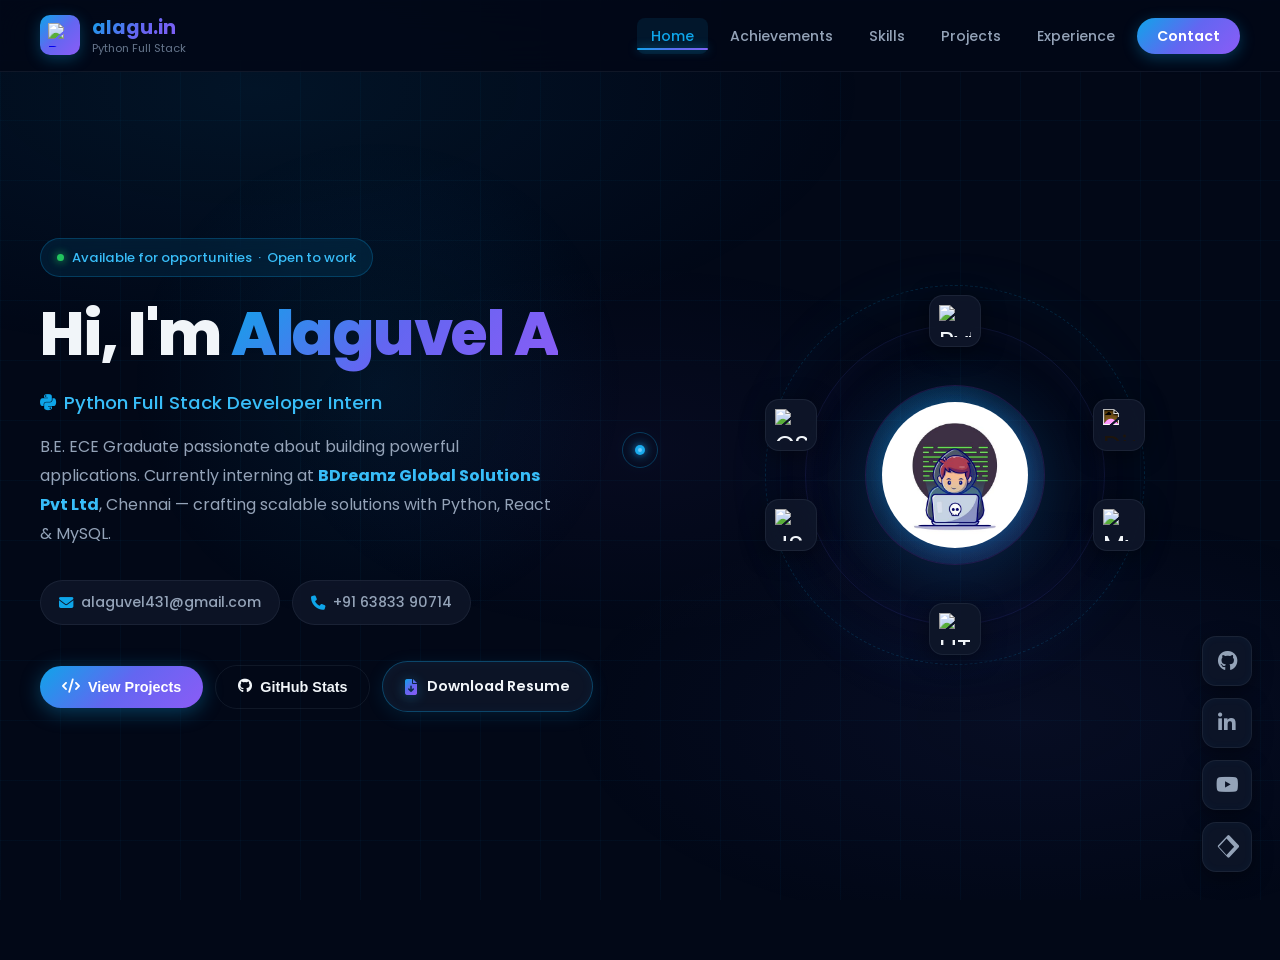
==== index.html @ 300dca54 "Update index.html" ====
<!DOCTYPE html>
<html lang="en">
<!-- new code -->

<head>
    <!-- <script async src="https://www.googletagmanager.com/gtag/js?id=G-9976V7XWW5"></script> -->
    <!-- <script>function gtag() { dataLayer.push(arguments) } window.dataLayer = window.dataLayer || [], gtag("js", new Date), gtag("config", "G-9976V7XWW5")</script> -->
    <meta charset="UTF-8">
    <meta name="viewport" content="width=device-width,initial-scale=1">
    <meta name="description"
        content="Alaguvel A. — Python Full Stack Developer Portfolio. B.E. ECE Graduate & Intern at BDreamz Global Solutions Pvt Ltd. Skilled in Python, React, MySQL, HTML, CSS & JavaScript. Search: Alaguvel Portfolio, Alaguvel Python Developer, Alaguvel BDreamz, Alaguvel Full Stack Developer.">
    <meta name="keywords"
        content="Alaguvel, Alaguvel A, Alaguvel Portfolio, alaguvel, Alaguvel Python Developer,Python Developer portfolio, Alaguvel Udangudi, Alaguvel GitHub, alaguvel2410, alaguveldaa, alagudaa, Alaguvel PSN College, Alaguvel B.E ECE Graduate,Alaguvel LinkedIn, Alaguvel YouTube, Python Developer Portfolio 2026, GitHub Pages Portfolio India, Mental Health Management System using Python, Addiction Recovery Database using MySQL">
    <meta name="author" content="Alaguvel A.">
    <meta name="robots" content="index, follow">
    <meta name="theme-color" content="#667eea">
    <link rel="canonical" href="https://alaguvel2410.github.io/">
    <link rel="sitemap" type="application/xml" title="Sitemap" href="https://alaguvel2410.github.io/sitemap.xml">
    <!-- ══ ADDITIONAL SEO / SEARCH OPTIMIZATION ══ -->
    <meta name="robots" content="index, follow, max-snippet:-1, max-image-preview:large">
    <meta name="revisit-after" content="7 days">
    <meta name="language" content="English">
    <meta name="distribution" content="global">
    <meta name="rating" content="general">
    <meta name="geo.region" content="IN-TN">
    <meta name="geo.placename" content="Udangudi, Tamil Nadu">
    <meta name="geo.position" content="8.5;78.0">

    <link rel="icon" type="image/png" href="/assets/images/favicon.png">
    <title>alagu...✌️</title>

    <!-- Open Graph / Social Meta -->
    <meta property="og:title" content="Alaguvel A. — Python Full Stack Developer Portfolio">
    <meta property="og:type" content="website">
    <meta property="og:url" content="https://alaguvel2410.github.io/">
    <meta property="og:image" content="https://alaguvel2410.github.io/assets/images/portfolio-preview-v2.png">
    <meta property="og:image:secure_url"
        content="https://alaguvel2410.github.io/assets/images/portfolio-preview-v2.png">
    <meta property="og:image:width" content="1200">
    <meta property="og:image:height" content="630">
    <meta property="og:description"
        content="Python Full Stack Developer Intern at BDreamz Global Solutions Pvt Ltd. B.E. ECE Graduate. Skilled in Python, React, MySQL, HTML, CSS & JavaScript.">
    <meta property="og:site_name" content="Alaguvel A. Portfolio">
    <meta property="og:locale" content="en_IN">

    <meta name="twitter:card" content="summary_large_image">
    <meta name="twitter:title" content="Alaguvel A. — Python Full Stack Developer Portfolio">
    <meta name="twitter:description"
        content="Python Full Stack Developer Intern at BDreamz Global Solutions Pvt Ltd. View projects, skills & experience.">
    <meta name="twitter:image" content="https://alaguvel2410.github.io/assets/images/portfolio-preview-v2.png">
    <meta name="twitter:url" content="https://alaguvel2410.github.io/">
    <meta name="twitter:image:alt" content="Alaguvel A. - Python Full Stack Developer Portfolio">

    <link href="https://cdnjs.cloudflare.com/ajax/libs/font-awesome/6.4.0/css/all.min.css" rel="stylesheet">
    <link href="https://fonts.googleapis.com/css2?family=Poppins:wght@300;400;500;600;700&display=swap"
        rel="stylesheet">

    <!-- External stylesheet -->
    <!-- <link rel="stylesheet" href="style.css/cap.css"> -->

    <!-- <script src="https://www.gstatic.com/firebasejs/10.12.0/firebase-app-compat.js"></script>
    <script src="https://www.gstatic.com/firebasejs/10.12.0/firebase-database-compat.js"></script> -->

    <!-- JSON-LD Organization Schema (better Google rich results) -->
    <script type="application/ld+json">
    {
        "@context": "https://schema.org",
        "@type": "Person",
        "name": "Alaguvel A.",
        "alternateName": [
            "Alaguvel",
            "alaguvel2410",
            "alagu2410",
            "Alaguvel Python Developer",
            "Alaguvel Developer",
            "Alaguvel Full Stack Developer",
            "Alaguvel BDreamz",
            "Alaguvel Udangudi"
        ],
        "url": "https://alaguvel2410.github.io/",
        "image": "https://alaguvel2410.github.io/assets/images/portfolio-preview-v2.png",
        "jobTitle": "Python Full Stack Developer Intern",
        "description": "B.E. ECE Graduate and Python Full Stack Developer Intern at BDreamz Global Solutions Pvt Ltd, Chennai. Skilled in Python, React, MySQL, HTML, CSS and JavaScript.",
        "worksFor": {
            "@type": "Organization",
            "name": "BDreamz Global Solutions Pvt Ltd",
            "address": {
                "@type": "PostalAddress",
                "addressLocality": "Velachery",
                "addressRegion": "Chennai",
                "addressCountry": "IN"
            }
        },
        "alumniOf": {
            "@type": "CollegeOrUniversity",
            "name": "PSN Institute of Technology and Science",
            "description": "Anna University affiliated college, Tirunelveli"
        },
        "sameAs": [
            "https://github.com/Alaguvel2410",
            "https://www.linkedin.com/in/alaguvel2410/",
            "https://www.youtube.com/@alaguvel2410",
            "https://leetcode.com/u/alaguvel2410/",
            "https://x.com/alaguvel2410"
        ],
        "knowsAbout": [
            "Python",
            "React",
            "MySQL",
            "HTML",
            "CSS",
            "JavaScript",
            "Full Stack Development"
        ],
        "address": {
            "@type": "PostalAddress",
            "addressLocality": "Udangudi",
            "addressRegion": "Tamil Nadu",
            "addressCountry": "IN"
        },
        "email": "alaguvel431@gmail.com",
        "telephone": "+916383390714"
    }
    </script>

    <!-- FAQ Schema — helps Google show expanded results -->
    <script type="application/ld+json">
    {
        "@context": "https://schema.org",
        "@type": "FAQPage",
        "mainEntity": [
             {
                "@type": "Question",
                "name": "Alaguvel?",
                "acceptedAnswer": {
                    "@type": "Answer",
                    "text": "Alaguvel A. is currently interning as a Python Full Stack Developer at BDreamz Global Solutions Pvt Ltd, Velachery ,Chennai. And his portfolio website is https://alaguvel2410.github.io/"
                }
            },
            {
                "@type": "Question",
                "name": "Who is Alaguvel?",
                "acceptedAnswer": {
                    "@type": "Answer",
                    "text": "Alaguvel.A is a B.E. ECE Graduate and Python Full Stack Developer Intern at BDreamz Global Solutions Pvt Ltd, Chennai. He is skilled in Python, React, MySQL, HTML, CSS and JavaScript. And his portfolio website is https://alaguvel2410.github.io/"
                }
            },
            {
                "@type": "Question",
                "name": "Alaguvel python developer?",
                "acceptedAnswer": {
                    "@type": "Answer",
                    "text": "Alaguvel's portfolio website is https://alaguvel2410.github.io/ — it showcases his projects, skills, experience and GitHub statistics."
                }
            },
            {
                "@type": "Question",
                "name": "What projects has Alaguvel built?",
                "acceptedAnswer": {
                    "@type": "Answer",
                    "text": "Alaguvel has built a Mental Health Recovery Management System using Python and MySQL, an Addiction Recovery Counselling Management System using pure MySQL, and an AI-Based Smart Irrigation System using ESP32 and IoT."
                }
            },
             {
                "@type": "Question",
                "name": "Alaguvel Youtube profile?",
                "acceptedAnswer": {
                    "@type": "Answer",
                    "text": "Alaguvel's Youtube username is Alaguvel2410. His Youtube profile is https://www.youtube.com/@alaguvel2410."
                }
            },
            {
                "@type": "Question",
                "name": "What is Alaguvel's GitHub profile?",
                "acceptedAnswer": {
                    "@type": "Answer",
                    "text": "Alaguvel's GitHub username is Alaguvel2410. His GitHub profile is https://github.com/Alaguvel2410"
                }
            },
            {
                "@type": "Question",
                "name": "Alaguvel leetcode profile?",
                "acceptedAnswer": {
                    "@type": "Answer",
                    "text": "Alaguvel's leetcode username is Alaguvel2410. His leetcode profile is https://leetcode.com/u/alaguvel2410/"
                }
            },
            {
                "@type": "Question",
                "name": "Alaguvel LinkedIn profile?",
                "acceptedAnswer": {
                    "@type": "Answer",
                    "text": "Alaguvel's LinkedIn profile is https://www.linkedin.com/in/alaguvel2410/"
                }
            }
        ]
    }
    </script>

    <!-- BreadcrumbList schema for better search breadcrumbs -->
    <script type="application/ld+json">
    {
        "@context": "https://schema.org",
        "@type": "BreadcrumbList",
        "itemListElement": [
            {"@type": "ListItem", "position": 1, "name": "Home", "item": "https://alaguvel2410.github.io/#home"},
            {"@type": "ListItem", "position": 2, "name": "Achievements", "item": "https://alaguvel2410.github.io/#achievements"},
            {"@type": "ListItem", "position": 3, "name": "Projects", "item": "https://alaguvel2410.github.io/#projects"},
            {"@type": "ListItem", "position": 4, "name": "Contact", "item": "https://alaguvel2410.github.io/#contact"}
        ]
    }
    </script>
    <style>
        :root {
            --primary: #0ea5e9;
            --primary-dark: #0284c7;
            --primary-light: #38bdf8;
            --secondary: #6366f1;
            --secondary-dark: #4f46e5;
            --accent: #8b5cf6;
            --accent2: #06b6d4;
            --bg-dark: #020817;
            --bg-card: #0f172a;
            --bg-card2: #1e293b;
            --bg-glass: rgba(15, 23, 42, 0.7);
            --bg-glass2: rgba(30, 41, 59, 0.6);
            --border-glass: rgba(148, 163, 184, 0.1);
            --border-glow: rgba(14, 165, 233, 0.3);
            --text-primary: #f1f5f9;
            --text-secondary: #94a3b8;
            --text-muted: #64748b;
            --gradient-main: linear-gradient(135deg, #0ea5e9 0%, #6366f1 50%, #8b5cf6 100%);
            --gradient-card: linear-gradient(135deg, rgba(14, 165, 233, 0.1) 0%, rgba(99, 102, 241, 0.1) 100%);
            --gradient-hero: linear-gradient(135deg, #020817 0%, #0c1929 50%, #0f172a 100%);
            --shadow-glow: 0 0 30px rgba(14, 165, 233, 0.15);
            --shadow-card: 0 4px 24px rgba(0, 0, 0, 0.4);
            --shadow-hover: 0 8px 40px rgba(14, 165, 233, 0.2);
            --radius-sm: 8px;
            --radius-md: 12px;
            --radius-lg: 16px;
            --radius-xl: 24px;
            --radius-2xl: 32px
        }

        :focus-visible {
            outline: 2px solid var(--primary-light);
            outline-offset: 4px;
            border-radius: 4px;
            transition: outline-offset 0.2s ease;
        }

        /* Ensure the hamburger outline looks good */
        .hamburger:focus-visible {
            outline-offset: 6px;
        }

        *,
        ::after,
        ::before {
            margin: 0;
            padding: 0;
            box-sizing: border-box
        }

        html {
            scroll-behavior: smooth;
            scroll-padding-top: 80px
        }

        body {
            font-family: Inter, Poppins, sans-serif;
            line-height: 1.6;
            color: var(--text-primary);
            background: var(--bg-dark);
            min-height: 100vh;
            overflow-x: hidden
        }

        body::before {
            content: '';
            position: fixed;
            inset: 0;
            background: radial-gradient(ellipse 80% 50% at 20% 10%, rgba(14, 165, 233, .08) 0, transparent 60%), radial-gradient(ellipse 60% 40% at 80% 80%, rgba(99, 102, 241, .06) 0, transparent 60%), radial-gradient(ellipse 40% 30% at 50% 50%, rgba(139, 92, 246, .04) 0, transparent 70%);
            pointer-events: none;
            z-index: 0
        }

        .scroll-progress {
            position: fixed;
            top: 0;
            left: 0;
            width: 0%;
            height: 3px;
            background: var(--gradient-main);
            z-index: 99999;
            transition: width .1s ease;
            box-shadow: 0 0 10px rgba(14, 165, 233, .6)
        }

        .preloader {
            position: fixed;
            inset: 0;
            background: #020817;
            display: flex;
            flex-direction: column;
            justify-content: center;
            align-items: center;
            z-index: 999999;
            overflow: hidden
        }

        .preloader.done {
            animation: preloaderOut 1s cubic-bezier(.77, 0, .175, 1) forwards
        }

        @keyframes preloaderOut {
            0% {
                clip-path: circle(100% at 50% 50%)
            }

            100% {
                clip-path: circle(0% at 50% 50%)
            }
        }

        .preloader-logo {
            width: 120px;
            height: 120px;
            position: relative;
            margin-bottom: 40px
        }

        .preloader-ring {
            position: absolute;
            inset: 0;
            border-radius: 50%;
            border: 3px solid transparent
        }

        .preloader-ring:first-child {
            border-top-color: #0ea5e9;
            animation: spin1 1.2s linear infinite
        }

        .preloader-ring:nth-child(2) {
            inset: 10px;
            border-right-color: #6366f1;
            animation: spin2 1.5s linear infinite reverse
        }

        .preloader-ring:nth-child(3) {
            inset: 20px;
            border-bottom-color: #8b5cf6;
            animation: spin3 2s linear infinite
        }

        @keyframes spin1 {
            from {
                transform: rotate(0)
            }

            to {
                transform: rotate(360deg)
            }
        }

        @keyframes spin2 {
            from {
                transform: rotate(0)
            }

            to {
                transform: rotate(360deg)
            }
        }

        @keyframes spin3 {
            from {
                transform: rotate(0)
            }

            to {
                transform: rotate(360deg)
            }
        }

        .preloader-text {
            font-family: Inter, sans-serif;
            font-size: .85rem;
            letter-spacing: 5px;
            text-transform: uppercase;
            color: var(--text-muted);
            position: relative;
            overflow: hidden;
            text-align: center;
            margin-top: 8px
        }

        .preloader-text::after {
            content: '';
            position: absolute;
            inset: 0;
            background: linear-gradient(90deg, transparent, rgba(14, 165, 233, .2), transparent);
            animation: shimmer 1.5s infinite
        }

        @keyframes shimmer {
            from {
                transform: translateX(-100%)
            }

            to {
                transform: translateX(100%)
            }
        }

        .preloader-counter {
            font-family: Inter, sans-serif;
            font-size: 3rem;
            font-weight: 800;
            background: var(--gradient-main);
            background-clip: text;
            -webkit-background-clip: text;
            -webkit-text-fill-color: transparent;
            color: transparent;
            margin-top: 22px
        }

        .navbar {
            position: fixed;
            top: 0;
            left: 0;
            right: 0;
            z-index: 10000;
            padding: 0 24px;
            height: 72px;
            display: flex;
            align-items: center;
            background: rgba(2, 8, 23, .85);
            backdrop-filter: blur(20px);
            -webkit-backdrop-filter: blur(20px);
            border-bottom: 1px solid var(--border-glass);
            transition: all .3s ease
        }

        .navbar.scrolled {
            height: 64px;
            background: rgba(2, 8, 23, .95);
            box-shadow: 0 4px 30px rgba(0, 0, 0, .5)
        }

        .nav-container {
            max-width: 1200px;
            width: 100%;
            margin: 0 auto;
            display: flex;
            align-items: center;
            justify-content: space-between
        }

        .nav-logo {
            display: flex;
            align-items: center;
            gap: 12px;
            text-decoration: none
        }

        .nav-logo-icon {
            width: 40px;
            height: 40px;
            border-radius: 10px;
            background: var(--gradient-main);
            display: flex;
            align-items: center;
            justify-content: center;
            font-size: 1.2rem;
            box-shadow: 0 4px 15px rgba(14, 165, 233, .3)
        }

        .nav-logo-text {
            font-size: 1.2rem;
            font-weight: 700;
            background: var(--gradient-main);
            background-clip: text;
            -webkit-background-clip: text;
            -webkit-text-fill-color: transparent;
            color: transparent
        }

        .nav-logo-sub {
            font-size: .7rem;
            color: var(--text-muted);
            font-weight: 400;
            display: block;
            margin-top: -4px
        }

        .nav-links {
            display: flex;
            align-items: center;
            gap: 8px;
            list-style: none
        }

        .nav-links a {
            color: var(--text-secondary);
            text-decoration: none;
            font-size: .88rem;
            font-weight: 500;
            padding: 8px 14px;
            border-radius: var(--radius-sm);
            transition: all .2s ease;
            position: relative
        }

        .nav-links a:hover {
            color: var(--text-primary);
            background: rgba(14, 165, 233, .08)
        }

        .nav-links a.active {
            color: var(--primary)
        }

        .nav-cta {
            background: var(--gradient-main) !important;
            color: #fff !important;
            padding: 8px 20px !important;
            border-radius: 50px !important;
            font-weight: 600 !important;
            box-shadow: 0 4px 15px rgba(14, 165, 233, .3);
            transition: all .3s ease !important
        }

        .nav-cta:hover {
            transform: translateY(-2px) !important;
            box-shadow: 0 8px 25px rgba(14, 165, 233, .4) !important;
            background: rgba(0, 0, 0, 0) !important
        }

        .nav-links {
            position: relative
        }

        .nav-indicator {
            position: absolute;
            bottom: -4px;
            left: 0;
            height: 2px;
            background: var(--gradient-main);
            border-radius: 2px;
            transition: left .35s cubic-bezier(.4, 0, .2, 1), width .35s cubic-bezier(.4, 0, .2, 1), opacity .3s ease;
            opacity: 0;
            box-shadow: 0 0 8px rgba(14, 165, 233, .6);
            pointer-events: none
        }

        .nav-links a.nav-active {
            color: var(--primary) !important;
            background: rgba(14, 165, 233, .08)
        }

        .section-entering {
            animation: sectionHighlight .6s ease forwards
        }

        @keyframes sectionHighlight {
            0% {
                box-shadow: 0 0 0 0 rgba(14, 165, 233, 0)
            }

            40% {
                box-shadow: 0 0 0 3px rgba(14, 165, 233, .25)
            }

            100% {
                box-shadow: var(--shadow-card)
            }
        }

        @keyframes navClickPulse {
            0% {
                background: rgba(14, 165, 233, 0)
            }

            30% {
                background: rgba(14, 165, 233, .06)
            }

            100% {
                background: rgba(14, 165, 233, 0)
            }
        }

        .hamburger {
            display: none;
            flex-direction: column;
            gap: 5px;
            cursor: pointer;
            padding: 8px;
            border-radius: var(--radius-sm);
            transition: background .2s
        }

        .hamburger:hover {
            background: rgba(14, 165, 233, .1)
        }

        .hamburger span {
            display: block;
            width: 22px;
            height: 2px;
            background: var(--text-primary);
            border-radius: 2px;
            transition: all .3s ease
        }

        .hamburger.open span:first-child {
            transform: translateY(7px) rotate(45deg)
        }

        .hamburger.open span:nth-child(2) {
            opacity: 0
        }

        .hamburger.open span:nth-child(3) {
            transform: translateY(-7px) rotate(-45deg)
        }

        .mobile-menu {
            display: none;
            position: fixed;
            top: 72px;
            left: 0;
            right: 0;
            background: rgba(2, 8, 23, .98);
            backdrop-filter: blur(20px);
            border-bottom: 1px solid var(--border-glass);
            padding: 16px 24px 24px;
            z-index: 9999;
            flex-direction: column;
            gap: 4px
        }

        .mobile-menu.open {
            display: flex
        }

        .mobile-menu a {
            color: var(--text-secondary);
            text-decoration: none;
            font-size: .95rem;
            font-weight: 500;
            padding: 12px 16px;
            border-radius: var(--radius-md);
            transition: all .2s ease
        }

        .mobile-menu a:hover {
            color: var(--primary);
            background: rgba(14, 165, 233, .08)
        }

        /* ── Main graphic container — LARGER ── */
        .hero-graphic {
            width: 380px;
            max-width: 100%;
            height: auto;
            aspect-ratio: 1 / 1;
            position: relative;
            perspective: 1200px;
        }

        /* ── Outer orbit ring ── */
        .hero-circle-outer {
            position: absolute;
            inset: 0;
            border-radius: 50%;
            border: 1px dashed rgba(14, 165, 233, 0.18);
            animation: orbitRotateSlow 26s linear infinite;
            box-shadow:
                inset 0 0 40px rgba(14, 165, 233, 0.04),
                0 0 60px rgba(14, 165, 233, 0.03);
        }

        /* ── Inner orbit ring ── */
        .hero-circle-inner {
            position: absolute;
            inset: 50px;
            border-radius: 50%;
            border: 1px dashed rgba(99, 102, 241, 0.15);
            animation: orbitRotateSlow 18s linear infinite reverse;
            box-shadow: inset 0 0 30px rgba(99, 102, 241, 0.05);
        }

        /* ── Core sphere premium glow ── */
        .hero-circle-core {
            position: absolute;
            inset: 120px;
            border-radius: 50%;
            background:
                radial-gradient(circle at 30% 30%, rgba(14, 165, 233, 0.22) 0%, rgba(99, 102, 241, 0.12) 45%, transparent 75%),
                radial-gradient(circle at 70% 70%, rgba(139, 92, 246, 0.18) 0%, transparent 60%);
            border: 1px solid rgba(99, 102, 241, 0.25);
            display: flex;
            align-items: center;
            justify-content: center;
            overflow: hidden;
            box-shadow:
                inset 0 0 40px rgba(14, 165, 233, 0.18),
                inset 0 0 80px rgba(99, 102, 241, 0.08),
                0 10px 60px rgba(14, 165, 233, 0.15);
            animation: coreBreathe 5s ease-in-out infinite;
        }

        .hero-circle-core::before {
            content: '';
            position: absolute;
            inset: 0;
            border-radius: 50%;
            background: linear-gradient(135deg,
                    rgba(14, 165, 233, 0.12) 0%,
                    transparent 40%,
                    rgba(139, 92, 246, 0.1) 100%);
            animation: coreShimmer 8s linear infinite;
        }

        /* ── Core icon ── */
        .hero-core-icon {
            font-size: 4.2rem;
            filter: drop-shadow(0 0 25px rgba(14, 165, 233, 0.7));
            position: relative;
            z-index: 2;
            animation: coreIconFloat 4s ease-in-out infinite;
        }

        /* ── Floating tech logos ── */
        .floating-tech {
            position: absolute;
            width: 60px;
            height: 60px;
            border-radius: 16px;
            background: rgba(15, 23, 42, 0.85);
            border: 1px solid rgba(148, 163, 184, 0.15);
            display: flex;
            align-items: center;
            justify-content: center;
            backdrop-filter: blur(14px);
            -webkit-backdrop-filter: blur(14px);
            box-shadow:
                0 8px 24px rgba(0, 0, 0, 0.5),
                inset 0 0 12px rgba(14, 165, 233, 0.05),
                0 0 20px rgba(14, 165, 233, 0.08);
            transition: transform 0.4s cubic-bezier(0.4, 0, 0.2, 1),
                box-shadow 0.4s ease,
                border-color 0.4s ease;
            z-index: 3;
        }

        .floating-tech img {
            width: 32px;
            height: 32px;
            object-fit: contain;
            transition: transform 0.4s cubic-bezier(0.4, 0, 0.2, 1);
        }

        .floating-tech:hover {
            border-color: rgba(14, 165, 233, 0.5);
            box-shadow:
                0 12px 30px rgba(14, 165, 233, 0.3),
                inset 0 0 16px rgba(14, 165, 233, 0.12);
            z-index: 10;
        }

        .floating-tech:hover img {
            transform: scale(1.15);
        }

        /* ── Position floating tech logo*/
        .ft-1 {
            top: -20px;
            left: 50%;
            transform: translateX(-50%);
            animation: floatUpDown 4s ease-in-out infinite;
        }

        .ft-2 {
            top: 22%;
            right: -25px;
            animation: floatUpDown 4.5s ease-in-out infinite 0.4s;
        }

        .ft-3 {
            bottom: 22%;
            right: -25px;
            animation: floatUpDown 5s ease-in-out infinite 0.9s;
        }

        .ft-4 {
            bottom: -20px;
            left: 50%;
            transform: translateX(-50%);
            animation: floatUpDown 4.2s ease-in-out infinite 1.3s;
        }

        .ft-5 {
            bottom: 22%;
            left: -25px;
            animation: floatUpDown 4.8s ease-in-out infinite 0.7s;
        }

        .ft-6 {
            top: 22%;
            left: -25px;
            animation: floatUpDown 5.2s ease-in-out infinite 0.2s;
        }

        /* ══ ANIMATIONS ══ */
        @keyframes orbitRotateSlow {
            from {
                transform: rotate(0deg);
            }

            to {
                transform: rotate(360deg);
            }
        }

        @keyframes coreBreathe {

            0%,
            100% {
                transform: scale(1);
                box-shadow:
                    inset 0 0 40px rgba(14, 165, 233, 0.18),
                    inset 0 0 80px rgba(99, 102, 241, 0.08),
                    0 10px 60px rgba(14, 165, 233, 0.15);
            }

            50% {
                transform: scale(1.04);
                box-shadow:
                    inset 0 0 60px rgba(14, 165, 233, 0.28),
                    inset 0 0 100px rgba(99, 102, 241, 0.15),
                    0 14px 80px rgba(14, 165, 233, 0.28);
            }
        }

        @keyframes coreShimmer {
            0% {
                transform: rotate(0deg);
            }

            100% {
                transform: rotate(360deg);
            }
        }

        @keyframes coreIconFloat {

            0%,
            100% {
                transform: translateY(0) scale(1);
                filter: drop-shadow(0 0 25px rgba(14, 165, 233, 0.7));
            }

            50% {
                transform: translateY(-6px) scale(1.04);
                filter: drop-shadow(0 0 35px rgba(99, 102, 241, 0.9));
            }
        }

        @keyframes floatUpDown {

            0%,
            100% {
                transform: translateY(0);
            }

            50% {
                transform: translateY(-12px);
            }
        }

        @keyframes floatUpDownCenter {

            0%,
            100% {
                transform: translateX(-50%) translateY(0);
            }

            50% {
                transform: translateX(-50%) translateY(-12px);
            }
        }

        .ft-1 {
            animation: floatUpDownCenter 4s ease-in-out infinite;
        }

        .ft-4 {
            animation: floatUpDownCenter 4.2s ease-in-out infinite 1.3s;
        }

        /* ══ RESPONSIVE ══ */
        @media (max-width: 1180px) {
            .hero-graphic {
                width: 420px;
                height: 420px;
            }

            .hero-circle-core {
                inset: 110px;
            }

            .hero-core-icon {
                font-size: 3.8rem;
            }

            .floating-tech {
                width: 56px;
                height: 56px;
            }

            .floating-tech img {
                width: 30px;
                height: 30px;
            }
        }

        @media (max-width: 1024px) {
            .hero-graphic {
                width: 380px;
                height: 380px;
            }

            .hero-circle-core {
                inset: 100px;
            }

            .hero-core-icon {
                font-size: 3.4rem;
            }

            .floating-tech {
                width: 52px;
                height: 52px;
            }

            .floating-tech img {
                width: 28px;
                height: 28px;
            }
        }

        /* hero visuals's */
        .hero {
            min-height: 100vh;
            display: flex;
            align-items: center;
            padding: 100px 24px 60px;
            position: relative;
            overflow: hidden
        }

        .hero-bg-grid {
            position: absolute;
            inset: 0;
            background-image: linear-gradient(rgba(14, 165, 233, .04) 1px, transparent 1px), linear-gradient(90deg, rgba(14, 165, 233, .04) 1px, transparent 1px);
            background-size: 60px 60px;
            z-index: 0
        }

        .hero-glow-1 {
            position: absolute;
            top: 15%;
            left: 10%;
            width: 500px;
            height: 500px;
            border-radius: 50%;
            background: radial-gradient(circle, rgba(14, 165, 233, .08) 0, transparent 70%);
            z-index: 0;
            animation: heroGlow 6s ease-in-out infinite
        }

        .hero-glow-2 {
            position: absolute;
            bottom: 20%;
            right: 10%;
            width: 400px;
            height: 400px;
            border-radius: 50%;
            background: radial-gradient(circle, rgba(99, 102, 241, .07) 0, transparent 70%);
            z-index: 0;
            animation: heroGlow 8s ease-in-out infinite reverse
        }

        @keyframes heroGlow {

            0%,
            100% {
                transform: scale(1) translate(0, 0);
                opacity: 0.9;
            }

            33% {
                transform: scale(1.08) translate(15px, -25px);
                opacity: 0.75;
            }

            66% {
                transform: scale(1.05) translate(-10px, 15px);
                opacity: 0.85;
            }
        }

        /* ── Make the entire graphic float ── */
        .hero-graphic {
            animation: graphicFloat 7s ease-in-out infinite;
        }

        @keyframes graphicFloat {

            0%,
            100% {
                transform: translateY(0) rotate(0deg);
            }

            25% {
                transform: translateY(-8px) rotate(0.5deg);
            }

            50% {
                transform: translateY(-15px) rotate(0deg);
            }

            75% {
                transform: translateY(-8px) rotate(-0.5deg);
            }
        }

        /* spins */
        .hero-circle-outer {
            animation:
                orbitRotateSlow 26s linear infinite,
                ringWobble 6s ease-in-out infinite !important;
        }

        @keyframes ringWobble {

            0%,
            100% {
                transform: scale(1);
                border-color: rgba(14, 165, 233, 0.18);
            }

            50% {
                transform: scale(1.04);
                border-color: rgba(14, 165, 233, 0.35);
            }
        }

        /* ── Inner ring wobbles ── */
        .hero-circle-inner {
            animation:
                orbitRotateSlow 18s linear infinite reverse,
                ringWobbleReverse 5s ease-in-out infinite !important;
        }

        @keyframes ringWobbleReverse {

            0%,
            100% {
                transform: scale(1);
                border-color: rgba(99, 102, 241, 0.15);
            }

            50% {
                transform: scale(0.96);
                border-color: rgba(99, 102, 241, 0.32);
            }
        }

        /* ── Core sphere bounces ── */
        .hero-circle-core {
            animation:
                coreBreathe 5s ease-in-out infinite,
                coreSway 8s ease-in-out infinite !important;
        }

        @keyframes coreSway {

            0%,
            100% {
                margin-left: 0;
                margin-top: 0;
            }

            25% {
                margin-left: 6px;
                margin-top: -4px;
            }

            50% {
                margin-left: 0;
                margin-top: -8px;
            }

            75% {
                margin-left: -6px;
                margin-top: -4px;
            }
        }

        /* ── Core icon swings + rotates ── */
        .hero-core-icon {
            animation: coreIconDance 4s ease-in-out infinite !important;
            display: inline-block;
        }

        @keyframes coreIconDance {

            0%,
            100% {
                transform: translateY(0) scale(1) rotate(0deg);
                filter: drop-shadow(0 0 25px rgba(14, 165, 233, 0.7));
            }

            20% {
                transform: translateY(-8px) scale(1.06) rotate(-5deg);
                filter: drop-shadow(0 6px 30px rgba(99, 102, 241, 0.85));
            }

            40% {
                transform: translateY(-10px) scale(1.08) rotate(3deg);
                filter: drop-shadow(0 8px 40px rgba(139, 92, 246, 1));
            }

            60% {
                transform: translateY(-6px) scale(1.05) rotate(-3deg);
                filter: drop-shadow(0 5px 28px rgba(14, 165, 233, 0.85));
            }

            80% {
                transform: translateY(-12px) scale(1.1) rotate(5deg);
                filter: drop-shadow(0 10px 45px rgba(99, 102, 241, 1));
            }
        }

        /* ── Top logo ── */
        .ft-1 {
            animation: floatComplex1 5s ease-in-out infinite !important;
        }

        @keyframes floatComplex1 {

            0%,
            100% {
                transform: translateX(-50%) translateY(0) rotate(0deg) scale(1);
            }

            25% {
                transform: translateX(-45%) translateY(-15px) rotate(-8deg) scale(1.05);
            }

            50% {
                transform: translateX(-50%) translateY(-22px) rotate(0deg) scale(1.08);
            }

            75% {
                transform: translateX(-55%) translateY(-15px) rotate(8deg) scale(1.05);
            }
        }

        /* ── Top-right logo ── */
        .ft-2 {
            animation: floatComplex2 5.5s ease-in-out infinite !important;
        }

        @keyframes floatComplex2 {

            0%,
            100% {
                transform: translate(0, 0) rotate(0deg) scale(1);
            }

            33% {
                transform: translate(8px, -12px) rotate(10deg) scale(1.06);
            }

            66% {
                transform: translate(-5px, -18px) rotate(-7deg) scale(1.04);
            }
        }

        /* ── Bottom-right logo ── */
        .ft-3 {
            animation: floatComplex3 6s ease-in-out infinite !important;
        }

        @keyframes floatComplex3 {

            0%,
            100% {
                transform: translate(0, 0) rotate(0deg) scale(1);
            }

            25% {
                transform: translate(10px, 10px) rotate(-12deg) scale(1.05);
            }

            50% {
                transform: translate(5px, 15px) rotate(5deg) scale(1.08);
            }

            75% {
                transform: translate(-8px, 8px) rotate(12deg) scale(1.04);
            }
        }

        /* ── Bottom logo ── */
        .ft-4 {
            animation: floatComplex4 5.3s ease-in-out infinite !important;
        }

        @keyframes floatComplex4 {

            0%,
            100% {
                transform: translateX(-50%) translateY(0) rotate(0deg) scale(1);
            }

            30% {
                transform: translateX(-55%) translateY(12px) rotate(7deg) scale(1.05);
            }

            60% {
                transform: translateX(-50%) translateY(18px) rotate(-5deg) scale(1.07);
            }

            80% {
                transform: translateX(-45%) translateY(10px) rotate(8deg) scale(1.04);
            }
        }

        /* ── Bottom-left logo ── */
        .ft-5 {
            animation: floatComplex5 5.8s ease-in-out infinite !important;
        }

        @keyframes floatComplex5 {

            0%,
            100% {
                transform: translate(0, 0) rotate(0deg) scale(1);
            }

            33% {
                transform: translate(-10px, 12px) rotate(8deg) scale(1.06);
            }

            66% {
                transform: translate(-5px, 18px) rotate(-9deg) scale(1.04);
            }
        }

        /* ── Top-left logo ── */
        .ft-6 {
            animation: floatComplex6 5.6s ease-in-out infinite !important;
        }

        @keyframes floatComplex6 {

            0%,
            100% {
                transform: translate(0, 0) rotate(0deg) scale(1);
            }

            25% {
                transform: translate(-12px, -10px) rotate(10deg) scale(1.05);
            }

            50% {
                transform: translate(-8px, -15px) rotate(-6deg) scale(1.08);
            }

            75% {
                transform: translate(-5px, -8px) rotate(7deg) scale(1.03);
            }
        }

        .hero-graphic::before,
        .hero-graphic::after {
            content: '';
            position: absolute;
            width: 8px;
            height: 8px;
            border-radius: 50%;
            background: var(--gradient-main);
            box-shadow: 0 0 12px rgba(14, 165, 233, 0.8);
            top: 50%;
            left: 50%;
            z-index: 1;
        }

        .hero-graphic::before {
            animation: orbitParticle1 12s linear infinite;
        }

        .hero-graphic::after {
            animation: orbitParticle2 16s linear infinite reverse;
            background: linear-gradient(135deg, #8b5cf6, #6366f1);
            box-shadow: 0 0 12px rgba(139, 92, 246, 0.8);
        }

        @keyframes orbitParticle1 {
            0% {
                transform: translate(-50%, -50%) rotate(0deg) translateX(195px) rotate(0deg);
            }

            100% {
                transform: translate(-50%, -50%) rotate(360deg) translateX(195px) rotate(-360deg);
            }
        }

        @keyframes orbitParticle2 {
            0% {
                transform: translate(-50%, -50%) rotate(0deg) translateX(165px) rotate(0deg);
            }

            100% {
                transform: translate(-50%, -50%) rotate(360deg) translateX(165px) rotate(-360deg);
            }
        }

        .hero-glow-1 {
            animation: glowDance1 9s ease-in-out infinite !important;
        }

        .hero-glow-2 {
            animation: glowDance2 11s ease-in-out infinite !important;
        }

        @keyframes glowDance1 {

            0%,
            100% {
                transform: scale(1) translate(0, 0);
                opacity: 0.85;
            }

            25% {
                transform: scale(1.12) translate(40px, -30px);
                opacity: 0.7;
            }

            50% {
                transform: scale(0.9) translate(-30px, 40px);
                opacity: 0.95;
            }

            75% {
                transform: scale(1.08) translate(20px, 25px);
                opacity: 0.75;
            }
        }

        @keyframes glowDance2 {

            0%,
            100% {
                transform: scale(1) translate(0, 0);
                opacity: 0.8;
            }

            33% {
                transform: scale(1.15) translate(-40px, 30px);
                opacity: 0.6;
            }

            66% {
                transform: scale(0.92) translate(30px, -35px);
                opacity: 0.9;
            }
        }

        /* GRID BACKGROUND*/
        .hero-bg-grid {
            animation: gridDrift 30s linear infinite;
        }

        @keyframes gridDrift {
            0% {
                background-position: 0 0;
            }

            100% {
                background-position: 60px 60px;
            }
        }

        .hero-graphic:hover .floating-tech {
            animation-play-state: paused;
        }

        .hero-graphic:hover .floating-tech:hover {
            transform: scale(1.2) rotate(0deg) !important;
            z-index: 20;
            box-shadow:
                0 16px 40px rgba(14, 165, 233, 0.45),
                inset 0 0 20px rgba(14, 165, 233, 0.18);
            border-color: rgba(14, 165, 233, 0.7);
        }

        /* ACCESSIBILITY — Respect reduced motion */
        @media (prefers-reduced-motion: reduce) {

            .hero-graphic,
            .hero-circle-outer,
            .hero-circle-inner,
            .hero-circle-core,
            .hero-core-icon,
            .floating-tech,
            .hero-glow-1,
            .hero-glow-2,
            .hero-bg-grid {
                animation: none !important;
            }

            .hero-graphic::before,
            .hero-graphic::after {
                display: none;
            }
        }

        /* RESPONSIVE — Reduce orbit radius on tablets */
        @media (max-width: 1180px) {
            @keyframes orbitParticle1 {
                0% {
                    transform: translate(-50%, -50%) rotate(0deg) translateX(175px) rotate(0deg);
                }

                100% {
                    transform: translate(-50%, -50%) rotate(360deg) translateX(175px) rotate(-360deg);
                }
            }

            @keyframes orbitParticle2 {
                0% {
                    transform: translate(-50%, -50%) rotate(0deg) translateX(150px) rotate(0deg);
                }

                100% {
                    transform: translate(-50%, -50%) rotate(360deg) translateX(150px) rotate(-360deg);
                }
            }
        }

        @media (max-width: 1024px) {
            @keyframes orbitParticle1 {
                0% {
                    transform: translate(-50%, -50%) rotate(0deg) translateX(155px) rotate(0deg);
                }

                100% {
                    transform: translate(-50%, -50%) rotate(360deg) translateX(155px) rotate(-360deg);
                }
            }

            @keyframes orbitParticle2 {
                0% {
                    transform: translate(-50%, -50%) rotate(0deg) translateX(130px) rotate(0deg);
                }

                100% {
                    transform: translate(-50%, -50%) rotate(360deg) translateX(130px) rotate(-360deg);
                }
            }
        }

        .hero-container {
            max-width: 1200px;
            width: 100%;
            margin: 0 auto;
            display: grid;
            grid-template-columns: 1fr 1fr;
            gap: 60px;
            align-items: center;
            position: relative;
            z-index: 1
        }

        .hero-badge {
            display: inline-flex;
            align-items: center;
            gap: 8px;
            background: rgba(14, 165, 233, .1);
            border: 1px solid rgba(14, 165, 233, .25);
            color: var(--primary-light);
            padding: 8px 16px;
            border-radius: 50px;
            font-size: .82rem;
            font-weight: 500;
            margin-bottom: 24px;
            backdrop-filter: blur(10px)
        }

        .hero-badge-dot {
            width: 7px;
            height: 7px;
            border-radius: 50%;
            background: #22c55e;
            box-shadow: 0 0 8px #22c55e;
            animation: badgePulse 2s infinite
        }

        @keyframes badgePulse {

            0%,
            100% {
                opacity: 1;
                transform: scale(1)
            }

            50% {
                opacity: .6;
                transform: scale(.85)
            }
        }

        .hero-title {
            font-size: 3.8rem;
            font-weight: 800;
            line-height: 1.1;
            margin-bottom: 20px;
            letter-spacing: -1.5px
        }

        .hero-title .gradient-text {
            background: var(--gradient-main);
            background-clip: text;
            -webkit-background-clip: text;
            -webkit-text-fill-color: transparent;
            color: transparent;
            animation: nameGlow 4s ease-in-out infinite
        }

        @keyframes nameGlow {

            0%,
            100% {
                filter: drop-shadow(0 0 8px rgba(14, 165, 233, .3))
            }

            50% {
                filter: drop-shadow(0 0 20px rgba(99, 102, 241, .5))
            }
        }

        .hero-subtitle {
            font-size: 1.15rem;
            color: var(--primary-light);
            font-weight: 500;
            margin-bottom: 16px;
            display: flex;
            align-items: center;
            gap: 8px
        }

        .hero-desc {
            font-size: 1rem;
            color: var(--text-secondary);
            line-height: 1.8;
            margin-bottom: 32px;
            max-width: 520px
        }

        .hero-contacts {
            display: flex;
            flex-wrap: wrap;
            gap: 12px;
            margin-bottom: 36px
        }

        .hero-contact-item {
            display: inline-flex;
            align-items: center;
            gap: 8px;
            color: var(--text-secondary);
            text-decoration: none;
            padding: 10px 18px;
            background: rgba(15, 23, 42, .8);
            border: 1px solid var(--border-glass);
            border-radius: 50px;
            font-size: .88rem;
            font-weight: 500;
            transition: all .3s ease;
            backdrop-filter: blur(10px)
        }

        .hero-contact-item:hover {
            border-color: var(--primary);
            color: var(--primary);
            background: rgba(14, 165, 233, .08);
            transform: translateY(-2px);
            box-shadow: 0 4px 20px rgba(14, 165, 233, .15)
        }

        .hero-contact-item i {
            color: var(--primary);
            font-size: .9rem
        }

        .hero-buttons {
            display: flex;
            gap: 14px;
            flex-wrap: wrap
        }

        .btn-primary {
            display: inline-flex;
            align-items: center;
            gap: 8px;
            background: var(--gradient-main);
            color: #fff;
            padding: 14px 28px;
            border-radius: 50px;
            font-size: .95rem;
            font-weight: 600;
            border: none;
            cursor: pointer;
            text-decoration: none;
            transition: all .3s ease;
            box-shadow: 0 4px 20px rgba(14, 165, 233, .35)
        }

        .btn-primary:hover {
            transform: translateY(-3px);
            box-shadow: 0 8px 30px rgba(14, 165, 233, .45)
        }

        .btn-secondary {
            display: inline-flex;
            align-items: center;
            gap: 8px;
            background: 0 0;
            color: var(--text-primary);
            padding: 14px 28px;
            border-radius: 50px;
            font-size: .95rem;
            font-weight: 600;
            border: 1px solid var(--border-glass);
            cursor: pointer;
            text-decoration: none;
            transition: all .3s ease
        }

        .btn-secondary:hover {
            border-color: var(--primary);
            color: var(--primary);
            background: rgba(14, 165, 233, .06);
            transform: translateY(-3px)
        }

        .hero-visual {
            display: flex;
            align-items: center;
            justify-content: center;
            position: relative
        }

        .hero-graphic {
            position: relative;
            width: 380px;
            height: 380px
        }

        .hero-circle-inner {
            position: absolute;
            inset: 40px;
            border-radius: 50%;
            border: 1px solid rgba(99, 102, 241, .12);
            animation: rotateSlow 15s linear infinite reverse
        }

        .hero-circle-core {
            position: absolute;
            inset: 100px;
            border-radius: 50%;
            background: radial-gradient(circle, rgba(14, 165, 233, .15) 0, rgba(99, 102, 241, .1) 50%, transparent 70%);
            border: 1px solid rgba(139, 92, 246, .2);
            display: flex;
            align-items: center;
            justify-content: center
        }

        .hero-core-icon {
            font-size: 3.5rem;
            filter: drop-shadow(0 0 15px rgba(14, 165, 233, .5))
        }

        @keyframes rotateSlow {
            from {
                transform: rotate(0)
            }

            to {
                transform: rotate(360deg)
            }
        }

        .floating-tech {
            position: absolute;
            width: 52px;
            height: 52px;
            border-radius: 14px;
            background: rgba(15, 23, 42, .9);
            border: 1px solid var(--border-glass);
            display: flex;
            align-items: center;
            justify-content: center;
            font-size: 1.6rem;
            box-shadow: var(--shadow-card);
            backdrop-filter: blur(10px)
        }

        .ft-1 {
            top: 10px;
            left: 50%;
            transform: translateX(-50%);
            animation: floatTech 3s ease-in-out infinite
        }

        .ft-2 {
            top: 30%;
            right: 0;
            animation: floatTech 3.5s ease-in-out infinite .5s
        }

        .ft-3 {
            bottom: 30%;
            right: 0;
            animation: floatTech 4s ease-in-out infinite 1s
        }

        .ft-4 {
            bottom: 10px;
            left: 50%;
            transform: translateX(-50%);
            animation: floatTech 3.2s ease-in-out infinite 1.5s
        }

        .ft-5 {
            bottom: 30%;
            left: 0;
            animation: floatTech 3.8s ease-in-out infinite .8s
        }

        .ft-6 {
            top: 30%;
            left: 0;
            animation: floatTech 4.2s ease-in-out infinite .3s
        }

        @keyframes floatTech {

            0%,
            100% {
                transform: translateY(0) translateX(-50%);
                box-shadow: 0 4px 20px rgba(14, 165, 233, .1)
            }

            50% {
                transform: translateY(-10px) translateX(-50%);
                box-shadow: 0 10px 30px rgba(14, 165, 233, .2)
            }
        }

        .ft-2,
        .ft-3,
        .ft-5,
        .ft-6 {
            animation-name: floatTechNoX
        }

        .main-container {
            max-width: 1200px;
            margin: 0 auto;
            padding: 0 24px 60px;
            position: relative;
            z-index: 1
        }

        .section {
            background: rgba(15, 23, 42, .6);
            backdrop-filter: blur(20px);
            -webkit-backdrop-filter: blur(20px);
            border: 1px solid var(--border-glass);
            border-radius: var(--radius-xl);
            padding: 48px 40px;
            margin-bottom: 28px;
            box-shadow: var(--shadow-card);
            position: relative;
            overflow: hidden;
            transition: border-color .3s ease
        }

        .section::before {
            content: '';
            position: absolute;
            top: 0;
            left: 0;
            right: 0;
            height: 1px;
            background: linear-gradient(90deg, transparent, rgba(14, 165, 233, .4), transparent)
        }

        .section:hover {
            border-color: rgba(14, 165, 233, .15);
            box-shadow: var(--shadow-hover)
        }

        .section h2 {
            font-size: 1.8rem;
            font-weight: 700;
            color: var(--text-primary);
            margin-bottom: 32px;
            display: flex;
            align-items: center;
            gap: 14px;
            letter-spacing: -.5px
        }

        .section h2 i {
            background: var(--gradient-main);
            -webkit-background-clip: text;
            -webkit-text-fill-color: transparent;
            background-clip: text;
            color: transparent;
            font-size: 1.6rem
        }

        .section-label {
            display: inline-flex;
            align-items: center;
            gap: 8px;
            background: rgba(14, 165, 233, .08);
            border: 1px solid rgba(14, 165, 233, .2);
            color: var(--primary-light);
            padding: 6px 14px;
            border-radius: 50px;
            font-size: .78rem;
            font-weight: 600;
            letter-spacing: 1px;
            text-transform: uppercase;
            margin-bottom: 16px
        }

        .achievements-grid {
            display: grid;
            grid-template-columns: repeat(4, 1fr);
            gap: 20px;
            margin-bottom: 40px
        }

        .achievement-card {
            background: rgba(30, 41, 59, .6);
            border: 1px solid var(--border-glass);
            border-radius: var(--radius-lg);
            padding: 28px 20px;
            text-align: center;
            transition: all .3s ease;
            position: relative;
            overflow: hidden;
            cursor: default;
            display: flex;
            flex-direction: column;
        }

        .achievement-card::before {
            content: '';
            position: absolute;
            top: 0;
            left: 0;
            right: 0;
            height: 2px;
            background: var(--gradient-main);
            opacity: 0;
            transition: opacity .3s ease
        }

        .achievement-card:hover {
            border-color: rgba(14, 165, 233, .3);
            transform: translateY(-6px);
            box-shadow: 0 20px 40px rgba(14, 165, 233, .15)
        }

        .achievement-card:hover::before {
            opacity: 1
        }

        .achievement-icon {
            font-size: 2.2rem;
            margin-bottom: 14px;
            filter: drop-shadow(0 4px 8px rgba(0, 0, 0, .3))
        }

        .achievement-number {
            font-size: 2.4rem;
            font-weight: 800;
            background: var(--gradient-main);
            background-clip: text;
            -webkit-background-clip: text;
            -webkit-text-fill-color: transparent;
            color: transparent;
            line-height: 1;
            margin-bottom: 8px
        }

        .achievement-label {
            font-size: .82rem;
            color: var(--text-muted);
            font-weight: 500;
            flex-grow: 1;
            display: flex;
            align-items: center;
            justify-content: center;
        }

        .counter {
            display: inline-block
        }

        .github-stats {
            margin-top: 8px
        }

        .github-stats h3 {
            font-size: 1.1rem;
            font-weight: 600;
            color: var(--text-primary);
            margin-bottom: 20px;
            display: flex;
            align-items: center;
            gap: 10px
        }

        .github-stats h3 i {
            color: var(--primary)
        }

        .github-stats-container {
            display: flex;
            flex-wrap: wrap;
            justify-content: center;
            gap: 20px
        }

        .github-stat-card {
            border-radius: var(--radius-lg);
            padding: 4px;
            background: linear-gradient(135deg, rgba(14, 165, 233, .3), rgba(99, 102, 241, .3));
            box-shadow: var(--shadow-card);
            transition: all .3s ease
        }

        .github-stat-card:hover {
            transform: translateY(-4px) scale(1.01);
            box-shadow: var(--shadow-hover)
        }

        .github-stat-card img {
            border-radius: calc(var(--radius-lg) - 4px);
            max-width: 100%;
            height: auto;
            display: block
        }

        @media (max-width: 900px) {
            .github-stats-container {
                flex-direction: column;
                align-items: center;
                gap: 20px;
            }

            .github-stat-card {
                width: 100%;
                max-width: 500px;
            }
        }

        .github-stats-fallback {
            background: rgba(30, 41, 59, .8);
            border: 1px solid var(--border-glass);
            color: var(--text-primary);
            padding: 40px;
            border-radius: var(--radius-lg);
            text-align: center;
            display: none
        }

        .github-stats-fallback.show {
            display: block
        }

        .github-stats-fallback i {
            font-size: 3.5rem;
            margin-bottom: 16px;
            color: var(--primary)
        }

        .github-stats-fallback h3 {
            font-size: 1.4rem;
            margin-bottom: 8px
        }

        .github-stats-fallback p {
            color: var(--text-secondary)
        }

        .github-stats-fallback a {
            display: inline-block;
            margin-top: 16px;
            padding: 10px 24px;
            background: var(--gradient-main);
            color: #fff;
            border-radius: 50px;
            text-decoration: none;
            font-weight: 600;
            font-size: .88rem;
            transition: all .3s ease
        }

        .github-stats-fallback a:hover {
            transform: scale(1.05);
            box-shadow: 0 5px 20px rgba(14, 165, 233, .3)
        }

        .course-grid {
            display: grid;
            grid-template-columns: repeat(auto-fit, minmax(180px, 1fr));
            gap: 20px;
        }

        .course-card {
            background: rgba(30, 41, 59, .5);
            border: 1px solid var(--border-glass);
            border-radius: var(--radius-lg);
            padding: 28px 20px;
            text-align: center;
            transition: all .3s ease;
            position: relative;
            overflow: hidden;
        }

        .course-card::after {
            content: '';
            position: absolute;
            bottom: 0;
            left: 0;
            right: 0;
            height: 2px;
            background: var(--gradient-main);
            transform: scaleX(0);
            transition: transform .3s ease;
        }

        .course-card:hover {
            transform: translateY(-6px);
            border-color: rgba(14, 165, 233, .25);
            box-shadow: var(--shadow-hover);
        }

        .course-card:hover::after {
            transform: scaleX(1);
        }

        .course-icon {
            width: 56px;
            height: 56px;
            margin: 0 auto 16px;
            border-radius: var(--radius-md);
            padding: 10px;
            background: rgba(255, 255, 255, 0.08);
            border: 1px solid rgba(255, 255, 255, 0.15);
            backdrop-filter: blur(10px);
            -webkit-backdrop-filter: blur(10px);
            display: flex;
            align-items: center;
            justify-content: center;
            transition: all .3s ease;
            box-shadow: inset 0 0 10px rgba(255, 255, 255, 0.05);
        }

        .course-icon img {
            width: 100%;
            height: 100%;
            object-fit: contain;
        }

        .course-card:hover .course-icon {
            transform: scale(1.15) rotate(8deg);
            background: rgba(255, 255, 255, 0.15);
            box-shadow: 0 8px 20px rgba(14, 165, 233, .3);
            border-color: rgba(14, 165, 233, .4);
        }

        .course-card h3 {
            font-size: .95rem;
            font-weight: 600;
            color: var(--text-primary);
            margin-bottom: 12px;
        }

        .course-badge {
            display: inline-block;
            padding: 4px 12px;
            border-radius: 50px;
            font-size: .72rem;
            font-weight: 600;
        }

        .course-completed {
            background: rgba(14, 165, 233, 0.15);
            color: var(--primary-light);
            border: 1px solid rgba(14, 165, 233, 0.3);
        }

        .course-ongoing {
            background: rgba(139, 92, 246, 0.15);
            color: #c4b5fd;
            border: 1px solid rgba(139, 92, 246, 0.3);
        }

        .course-planned {
            background: rgba(100, 116, 139, .15);
            color: var(--text-muted);
            border: 1px solid rgba(100, 116, 139, .2);
        }

        .tools-grid {
            display: grid;
            grid-template-columns: repeat(3, 1fr);
            gap: 20px
        }

        .tool-card {
            background: rgba(30, 41, 59, .5);
            border: 1px solid var(--border-glass);
            border-radius: var(--radius-lg);
            padding: 28px 20px;
            text-align: center;
            transition: all .3s ease;
            position: relative;
            overflow: hidden
        }

        .tool-card::after {
            content: '';
            position: absolute;
            bottom: 0;
            left: 0;
            right: 0;
            height: 2px;
            background: var(--gradient-main);
            transform: scaleX(0);
            transition: transform .3s ease
        }

        .tool-card:hover {
            transform: translateY(-6px);
            border-color: rgba(14, 165, 233, .25);
            box-shadow: var(--shadow-hover)
        }

        .tool-card:hover::after {
            transform: scaleX(1)
        }

        .tool-icon {
            width: 56px;
            height: 56px;
            margin: 0 auto 16px;
            border-radius: var(--radius-md);
            padding: 10px;
            background: rgba(255, 255, 255, 0.08);
            /* Premium Glassy Dark Theme */
            border: 1px solid rgba(255, 255, 255, 0.15);
            backdrop-filter: blur(10px);
            -webkit-backdrop-filter: blur(10px);
            display: flex;
            align-items: center;
            justify-content: center;
            transition: all .3s ease;
            box-shadow: inset 0 0 10px rgba(255, 255, 255, 0.05);
        }

        .tool-card:hover .tool-icon {
            transform: scale(1.15) rotate(8deg);
            background: rgba(255, 255, 255, 0.15);
            box-shadow: 0 8px 20px rgba(14, 165, 233, .3);
            border-color: rgba(14, 165, 233, .4)
        }

        .tool-icon img {
            width: 100%;
            height: 100%;
            object-fit: contain
        }

        .tool-card h3 {
            font-size: .95rem;
            font-weight: 600;
            color: var(--text-primary);
            margin-bottom: 4px
        }

        .tool-card p {
            font-size: .8rem;
            color: var(--text-muted)
        }

        .projects-grid {
            display: grid;
            grid-template-columns: repeat(auto-fit, minmax(320px, 1fr));
            gap: 24px
        }

        .project-card {
            background: rgba(30, 41, 59, .5);
            border: 1px solid var(--border-glass);
            border-radius: var(--radius-lg);
            padding: 28px;
            transition: all .3s ease;
            position: relative;
            overflow: hidden;
            display: flex;
            flex-direction: column;
            gap: 14px
        }

        .project-card::before {
            content: '';
            position: absolute;
            top: 0;
            left: 0;
            right: 0;
            height: 2px;
            background: var(--gradient-main);
            opacity: 0;
            transition: opacity .3s ease
        }

        .project-card:hover {
            transform: translateY(-8px);
            border-color: rgba(14, 165, 233, .25);
            box-shadow: var(--shadow-hover)
        }

        .project-card:hover::before {
            opacity: 1
        }

        .project-type {
            display: inline-block;
            background: rgba(14, 165, 233, .1);
            border: 1px solid rgba(14, 165, 233, .2);
            color: var(--primary-light);
            padding: 4px 12px;
            border-radius: 50px;
            font-size: .72rem;
            font-weight: 600;
            text-transform: uppercase;
            letter-spacing: .5px
        }

        .project-card h3 {
            color: var(--text-primary);
            font-size: 1rem;
            font-weight: 600;
            line-height: 1.5
        }

        .project-tech {
            display: flex;
            flex-wrap: wrap;
            gap: 8px
        }

        .tech-tag {
            background: rgba(99, 102, 241, .12);
            border: 1px solid rgba(99, 102, 241, .2);
            color: #a5b4fc;
            padding: 5px 12px;
            border-radius: 50px;
            font-size: .75rem;
            font-weight: 500;
            display: inline-flex;
            align-items: center;
            gap: 5px
        }

        .tech-tag i {
            font-size: .7rem
        }

        .project-card>p {
            color: var(--text-secondary);
            font-size: .88rem;
            line-height: 1.7;
            flex: 1
        }

        /*EXPERIENCE & EDUCATION */
        .exp-edu-container {
            display: grid;
            grid-template-columns: 1fr 1fr;
            gap: 24px;
        }

        .exp-edu-column {
            background: transparent;
            border: none;
            padding: 0;
            position: relative;
            overflow: visible;
        }

        .exp-edu-column::before {
            display: none;
        }

        .exp-edu-column h3 {
            display: flex;
            align-items: center;
            gap: 10px;
            color: var(--text-primary);
            font-size: 1.15rem;
            font-weight: 700;
            margin-bottom: 20px;
            padding-bottom: 14px;
            border-bottom: 1px solid var(--border-glass);
        }

        .exp-edu-column h3 i {
            background: var(--gradient-main);
            -webkit-background-clip: text;
            -webkit-text-fill-color: transparent;
            background-clip: text;
            color: transparent;
        }

        .exp-edu-card {
            background: rgba(30, 41, 59, 0.5);
            border: 1px solid var(--border-glass);
            border-radius: var(--radius-lg);
            padding: 28px;
            margin-bottom: 24px;
            transition: all 0.3s ease;
            position: relative;
            overflow: hidden;
            display: flex;
            flex-direction: column;
            gap: 14px;
        }

        .exp-edu-card::before {
            content: '';
            position: absolute;
            top: 0;
            left: 0;
            right: 0;
            height: 2px;
            background: var(--gradient-main);
            opacity: 0;
            transition: opacity 0.3s ease;
        }

        .exp-edu-card:last-child {
            margin-bottom: 0;
        }

        .exp-edu-card:hover {
            transform: translateY(-8px);
            border-color: rgba(14, 165, 233, 0.25);
            box-shadow: var(--shadow-hover);
        }

        .exp-edu-card:hover::before {
            opacity: 1;
        }

        /* ── Card header layout ── */
        .exp-edu-card-header {
            display: flex;
            align-items: flex-start;
            gap: 14px;
            margin-bottom: 4px;
        }

        .exp-edu-icon {
            width: 44px;
            height: 44px;
            border-radius: var(--radius-sm);
            background: var(--gradient-main);
            display: flex;
            align-items: center;
            justify-content: center;
            flex-shrink: 0;
            box-shadow: 0 4px 12px rgba(14, 165, 233, 0.25);
        }

        .exp-card.training .exp-edu-icon {
            background: linear-gradient(135deg, #22c55e, #16a34a);
            box-shadow: 0 4px 12px rgba(34, 197, 94, 0.25);
        }

        .edu-card.school .exp-edu-icon {
            background: linear-gradient(135deg, #f59e0b, #d97706);
            box-shadow: 0 4px 12px rgba(245, 158, 11, 0.25);
        }

        .exp-edu-icon i {
            color: #fff;
            font-size: 1.1rem;
        }

        .exp-edu-info {
            flex: 1;
            min-width: 0;
        }

        .exp-edu-info h4 {
            color: var(--text-primary);
            font-size: 1rem;
            font-weight: 600;
            line-height: 1.5;
            margin-bottom: 6px;
        }

        /* Institution as tag pill */
        .exp-edu-info .company,
        .exp-edu-info .institution {
            display: inline-flex;
            align-items: center;
            gap: 6px;
            background: rgba(99, 102, 241, 0.12);
            border: 1px solid rgba(99, 102, 241, 0.2);
            color: #a5b4fc;
            padding: 5px 12px;
            border-radius: 50px;
            font-size: 0.75rem;
            font-weight: 500;
            margin-right: 6px;
            margin-top: 4px;
        }

        .exp-edu-info .company i,
        .exp-edu-info .institution i {
            font-size: 0.7rem;
        }

        /* ── Location tag pill ── */
        .exp-edu-info .location-text {
            display: inline-flex;
            align-items: center;
            gap: 6px;
            background: rgba(99, 102, 241, 0.12);
            border: 1px solid rgba(99, 102, 241, 0.2);
            color: #a5b4fc;
            padding: 5px 12px;
            border-radius: 50px;
            font-size: 0.75rem;
            font-weight: 500;
            margin-top: 4px;
        }

        .exp-edu-info .location-text i {
            font-size: 0.7rem;
        }

        /* ── Course tag green pill ── */
        .exp-edu-info .course-tag {
            display: inline-flex;
            align-items: center;
            gap: 6px;
            background: rgba(34, 197, 94, 0.12);
            border: 1px solid rgba(34, 197, 94, 0.2);
            color: #4ade80;
            padding: 5px 12px;
            border-radius: 50px;
            font-size: 0.75rem;
            font-weight: 500;
            margin-top: 6px;
        }

        .exp-edu-info .course-tag i {
            font-size: 0.7rem;
        }

        /* Date pill */
        .exp-edu-date {
            display: inline-flex;
            align-items: center;
            gap: 6px;
            align-self: flex-start;
            background: rgba(14, 165, 233, 0.1);
            border: 1px solid rgba(14, 165, 233, 0.2);
            color: var(--primary-light);
            padding: 4px 12px;
            border-radius: 50px;
            font-size: 0.72rem;
            font-weight: 600;
            text-transform: uppercase;
            letter-spacing: 0.5px;
            margin-top: auto;
        }

        .exp-edu-date i {
            font-size: 0.7rem;
        }

        .exp-card.training .exp-edu-date {
            background: rgba(34, 197, 94, 0.1);
            border-color: rgba(34, 197, 94, 0.2);
            color: #4ade80;
        }

        .edu-card.school .exp-edu-date {
            background: rgba(245, 158, 11, 0.1);
            border-color: rgba(245, 158, 11, 0.2);
            color: #fbbf24;
        }

        /* ── Status badge ── */
        .exp-edu-status {
            position: absolute;
            top: 16px;
            right: 16px;
            padding: 4px 10px;
            border-radius: 50px;
            font-size: 0.65rem;
            font-weight: 600;
            text-transform: uppercase;
            z-index: 2;
            letter-spacing: 0.3px;
        }

        .status-current {
            background: rgba(34, 197, 94, 0.15);
            color: #4ade80;
            border: 1px solid rgba(34, 197, 94, 0.25);
        }

        /* ── CGPA pill ── */
        .exp-edu-cgpa {
            display: inline-flex;
            align-items: center;
            gap: 6px;
            background: var(--gradient-main);
            color: #fff;
            padding: 5px 14px;
            border-radius: 50px;
            font-size: 0.78rem;
            font-weight: 700;
            margin-top: 6px;
            box-shadow: 0 2px 8px rgba(14, 165, 233, 0.25);
        }

        .exp-edu-cgpa i {
            color: #fbbf24;
            font-size: 0.72rem;
        }

        /* ── Score pill ── */
        .exp-edu-score {
            display: inline-flex;
            align-items: center;
            gap: 6px;
            background: rgba(14, 165, 233, 0.1);
            border: 1px solid rgba(14, 165, 233, 0.2);
            color: var(--primary-light);
            padding: 4px 12px;
            border-radius: 50px;
            font-size: 0.75rem;
            font-weight: 600;
            margin-top: 6px;
        }

        .exp-edu-score i {
            font-size: 0.7rem;
        }

        .goals-card-wrapper {
            background: linear-gradient(135deg, rgba(14, 165, 233, .1) 0, rgba(99, 102, 241, .12) 50%, rgba(139, 92, 246, .1) 100%);
            border: 1px solid rgba(14, 165, 233, .2);
            border-radius: var(--radius-xl);
            padding: 48px 40px;
            color: var(--text-primary);
            text-align: center;
            position: relative;
            overflow: hidden
        }

        .goals-decor-1 {
            position: absolute;
            top: -60px;
            right: -60px;
            width: 180px;
            height: 180px;
            background: rgba(14, 165, 233, .06);
            border-radius: 50%;
            border: 1px solid rgba(14, 165, 233, .1)
        }

        .goals-decor-2 {
            position: absolute;
            bottom: -40px;
            left: -40px;
            width: 120px;
            height: 120px;
            background: rgba(99, 102, 241, .06);
            border-radius: 50%;
            border: 1px solid rgba(99, 102, 241, .1)
        }

        .goals-emoji {
            font-size: 3.5rem;
            margin-bottom: 20px;
            filter: drop-shadow(0 4px 12px rgba(0, 0, 0, .3))
        }

        .goals-title {
            font-size: 1.6rem;
            font-weight: 700;
            margin-bottom: 20px;
            letter-spacing: -.5px
        }

        .goals-text {
            font-size: 1rem;
            line-height: 1.8;
            color: var(--text-secondary);
            max-width: 760px;
            margin: 0 auto 16px
        }

        .goals-text strong {
            color: var(--primary-light);
            font-weight: 600
        }

        .goals-tags-container {
            display: flex;
            flex-wrap: wrap;
            justify-content: center;
            gap: 10px;
            margin-top: 24px
        }

        .goals-tag {
            background: rgba(14, 165, 233, .1);
            border: 1px solid rgba(14, 165, 233, .2);
            color: var(--text-primary);
            padding: 8px 18px;
            border-radius: 50px;
            font-size: .85rem;
            font-weight: 500;
            backdrop-filter: blur(10px);
            transition: all .3s ease
        }

        .goals-tag:hover {
            background: rgba(14, 165, 233, .18);
            border-color: rgba(14, 165, 233, .35)
        }

        .quote {
            font-size: 1rem;
            font-style: italic;
            text-align: center;
            color: var(--text-secondary);
            margin: 0 0 32px;
            padding: 24px 32px;
            background: rgba(14, 165, 233, .05);
            border: 1px solid rgba(14, 165, 233, .12);
            border-radius: var(--radius-lg);
            border-left: 4px solid var(--primary);
            position: relative
        }

        .quote::before {
            content: '"';
            position: absolute;
            top: -10px;
            left: 24px;
            font-size: 4rem;
            color: rgba(14, 165, 233, .15);
            font-style: normal;
            font-family: Georgia, serif;
            line-height: 1
        }

        .hobbies-container {
            display: flex;
            justify-content: center;
            gap: 24px;
            flex-wrap: wrap
        }

        .hobby-card {
            background: rgba(30, 41, 59, .6);
            border: 1px solid var(--border-glass);
            color: var(--text-primary);
            padding: 28px 24px;
            border-radius: var(--radius-lg);
            text-align: center;
            width: 160px;
            transition: all .3s ease;
            position: relative;
            overflow: hidden
        }

        .hobby-card::before {
            content: '';
            position: absolute;
            inset: 0;
            background: var(--gradient-main);
            opacity: 0;
            transition: opacity .3s ease
        }

        .hobby-card:hover {
            transform: translateY(-8px) scale(1.03);
            border-color: rgba(14, 165, 233, .4);
            box-shadow: 0 16px 40px rgba(14, 165, 233, .2)
        }

        .hobby-card:hover::before {
            opacity: .08
        }

        .hobby-card i {
            font-size: 2.2rem;
            margin-bottom: 12px;
            display: block;
            background: var(--gradient-main);
            -webkit-background-clip: text;
            -webkit-text-fill-color: transparent;
            background-clip: text;
            color: transparent;
            position: relative;
            z-index: 1
        }

        .hobby-card h3 {
            font-size: .9rem;
            font-weight: 600;
            position: relative;
            z-index: 1
        }

        .visitor-section {
            background: rgba(14, 165, 233, .04);
            border: 1px dashed rgba(14, 165, 233, .2);
            border-radius: var(--radius-lg);
            padding: 32px 28px;
            margin-top: 32px
        }

        .visitor-counter {
            display: flex;
            align-items: center;
            justify-content: center;
            gap: 20px;
            flex-direction: column
        }

        .visitor-header {
            display: flex;
            align-items: center;
            justify-content: center;
            gap: 12px
        }

        .visitor-icon {
            font-size: 2rem;
            color: var(--primary);
            animation: pulse 2s infinite
        }

        @keyframes pulse {

            0%,
            100% {
                transform: scale(1)
            }

            50% {
                transform: scale(1.12)
            }
        }

        .visitor-header-title {
            color: var(--text-primary);
            font-size: 1.3rem;
            font-weight: 700
        }

        .visitor-main-box {
            background: var(--gradient-main);
            padding: 20px 40px;
            border-radius: 60px;
            box-shadow: 0 10px 40px rgba(14, 165, 233, .3);
            display: flex;
            align-items: center;
            justify-content: center;
            gap: 28px;
            flex-wrap: wrap;
            position: relative;
            overflow: hidden
        }

        .visitor-decor-1 {
            position: absolute;
            top: -30px;
            left: -30px;
            width: 100px;
            height: 100px;
            background: rgba(255, 255, 255, .08);
            border-radius: 50%;
            animation: floatDeco 6s ease-in-out infinite
        }

        .visitor-decor-2 {
            position: absolute;
            bottom: -40px;
            right: -40px;
            width: 120px;
            height: 120px;
            background: rgba(255, 255, 255, .06);
            border-radius: 50%;
            animation: floatDeco 8s ease-in-out infinite reverse
        }

        @keyframes floatDeco {

            0%,
            100% {
                transform: translateY(0) scale(1)
            }

            50% {
                transform: translateY(-15px) scale(1.08)
            }
        }

        .visitor-side-icon {
            color: rgba(255, 255, 255, .9);
            font-size: 2.2rem;
            filter: drop-shadow(0 3px 8px rgba(0, 0, 0, .2));
            position: relative;
            z-index: 1
        }

        .visitor-count-wrapper {
            text-align: center;
            position: relative;
            z-index: 1
        }

        .visitor-label {
            color: rgba(255, 255, 255, .85);
            font-size: .85rem;
            margin-bottom: 6px;
            letter-spacing: 1px;
            font-weight: 500
        }

        .visitor-count-number {
            color: #fff;
            font-size: 3.2rem;
            font-weight: 800;
            text-shadow: 0 4px 16px rgba(0, 0, 0, .3);
            line-height: 1
        }

        .visitor-info-item.alt {
            background: rgba(99, 102, 241, .07);
            border-color: rgba(99, 102, 241, .15)
        }

        .visitor-loading {
            display: inline-block;
            width: 36px;
            height: 36px;
            border: 3px solid rgba(255, 255, 255, .25);
            border-radius: 50%;
            border-top-color: #fff;
            animation: spinLoad 1s ease-in-out infinite
        }

        @keyframes spinLoad {
            to {
                transform: rotate(360deg)
            }
        }

        .visitor-text {
            color: var(--text-muted);
            font-size: .88rem;
            text-align: center;
            margin-top: 16px
        }

        .fixed-social-icons {
            position: fixed;
            bottom: 30px;
            right: 30px;
            display: flex;
            flex-direction: column;
            gap: 12px;
            z-index: 9999
        }

        .fixed-social-btn {
            width: 52px;
            height: 52px;
            border-radius: 50%;
            display: flex;
            align-items: center;
            justify-content: center;
            text-decoration: none;
            box-shadow: 0 4px 20px rgba(0, 0, 0, .4);
            transition: all .3s ease;
            font-size: 1.4rem;
            color: #fff;
            border: 1px solid rgba(255, 255, 255, .1)
        }

        .fixed-social-btn:hover {
            transform: scale(1.12) translateY(-3px);
            box-shadow: 0 8px 30px rgba(0, 0, 0, .5)
        }

        .github-btn {
            background: #1a1a2e;
            border-color: rgba(255, 255, 255, .15)
        }

        .github-btn:hover {
            background: #16213e;
            box-shadow: 0 8px 25px rgba(24, 23, 23, .6)
        }

        .linkedin-btn {
            background: #0a66c2
        }

        .linkedin-btn:hover {
            box-shadow: 0 8px 25px rgba(10, 102, 194, .5)
        }

        .youtube-btn {
            background: #c00
        }

        .youtube-btn:hover {
            box-shadow: 0 8px 25px rgba(204, 0, 0, .5)
        }

        .leetcode-btn {
            background: rgba(15, 23, 42, 0.85);
        }

        .leetcode-btn:hover {
            border-color: rgba(255, 184, 0, 0.6);
            box-shadow: 0 12px 30px rgba(255, 184, 0, 0.35), inset 0 0 14px rgba(255, 184, 0, 0.18);
        }

        .leetcode-btn:hover i {
            color: #fbbf24;
        }

        .leetcode-btn svg {
            width: 24px;
            height: 24px;
            color: var(--text-secondary);
            transition: all 0.3s ease;
        }

        .leetcode-btn:hover svg {
            color: #ffffff;
        }


        /* Go to Top Button */
        .fixed-top-btn {
            position: fixed;
            bottom: 28px;
            left: 28px;
            width: 50px;
            height: 50px;
            border-radius: 14px;
            background: rgba(15, 23, 42, 0.85);
            border: 1px solid var(--border-glass);
            backdrop-filter: blur(12px);
            -webkit-backdrop-filter: blur(12px);
            box-shadow: 0 6px 20px rgba(0, 0, 0, 0.4), inset 0 0 10px rgba(14, 165, 233, 0.04);
            color: var(--text-secondary);
            font-size: 1.25rem;
            display: flex;
            align-items: center;
            justify-content: center;
            cursor: pointer;
            transition: all 0.35s cubic-bezier(0.4, 0, 0.2, 1);
            z-index: 9999;
            opacity: 0;
            visibility: hidden;
            transform: translateY(10px);
        }

        .fixed-top-btn.visible {
            opacity: 1;
            visibility: visible;
            transform: translateY(0);
        }

        .fixed-top-btn:hover {
            transform: translateY(-4px) scale(1.06);
            border-color: rgba(14, 165, 233, 0.45);
            color: #fff;
            box-shadow: 0 12px 30px rgba(14, 165, 233, 0.35), inset 0 0 14px rgba(14, 165, 233, 0.15);
        }

        .fixed-top-btn:hover::before {
            content: '';
            position: absolute;
            inset: 0;
            border-radius: 14px;
            background: var(--gradient-main);
            opacity: 0.18;
            z-index: 0;
        }

        .fixed-top-btn i {
            position: relative;
            z-index: 1;
            transition: transform 0.35s cubic-bezier(0.4, 0, 0.2, 1);
        }

        .fixed-top-btn:hover i {
            transform: translateY(-3px);
        }

        /* ── Responsive ── */
        @media (max-width: 768px) {
            .fixed-top-btn {
                bottom: 20px;
                left: 20px;
                width: 46px;
                height: 46px;
                font-size: 1.15rem;
                border-radius: 12px;
            }
        }

        @media (max-width: 480px) {
            .fixed-top-btn {
                bottom: 16px;
                left: 16px;
                width: 42px;
                height: 42px;
                font-size: 1.05rem;
                border-radius: 11px;
            }
        }

        @media (max-width: 380px) {
            .fixed-top-btn {
                width: 38px;
                height: 38px;
                font-size: 0.95rem;
                border-radius: 10px;
            }
        }

        #cmdModal {
            display: none;
            position: fixed;
            top: 50%;
            left: 50%;
            transform: translate(-50%, -50%);
            width: 90vw;
            max-width: 800px;
            height: 70vh;
            max-height: 520px;
            background: #000;
            color: silver;
            border: 1px solid #333;
            box-shadow: 0 0 40px rgba(0, 0, 0, .9), 0 0 80px rgba(14, 165, 233, .05);
            font-family: Consolas, "Courier New", monospace;
            overflow: hidden;
            z-index: 99999;
            flex-direction: column;
            border-radius: 10px
        }

        .cmd-title {
            background: #1a1a1a;
            color: #ccc;
            padding: 8px 16px;
            font-size: .85rem;
            border-bottom: 1px solid #333;
            white-space: nowrap;
            overflow: hidden;
            text-overflow: ellipsis;
            border-radius: 10px 10px 0 0
        }

        #cmdScreen {
            flex-grow: 1;
            padding: 12px 16px;
            margin: 0;
            overflow-y: auto;
            white-space: pre-wrap;
            word-break: break-all;
            display: flex;
            flex-direction: column;
            font-size: .95rem
        }

        #cmdScreen span {
            display: block;
            line-height: 1.6
        }

        .cmd-input-line {
            display: flex;
            align-items: center;
            padding: 8px 16px;
            background: #000;
            border-top: 1px solid #333;
            font-size: .95rem;
            flex-shrink: 0
        }

        .cmd-input-line .cmd-caret {
            display: inline-block;
            vertical-align: middle;
            width: 8px;
            height: 1em;
            background-color: silver;
            animation: blinkCaret 1s infinite step-end;
            margin-right: 6px
        }

        .cmd-input-line input {
            border: none;
            background: 0 0;
            color: silver;
            outline: 0;
            font-family: Consolas, "Courier New", monospace;
            font-size: .95rem;
            flex-grow: 1;
            caret-color: transparent;
            padding: 0
        }

        @keyframes blinkCaret {

            0%,
            100% {
                opacity: 1
            }

            50% {
                opacity: 0
            }
        }

        .cmd-success {
            color: #0f0
        }

        .cmd-error {
            color: #f55
        }

        .cmd-info {
            color: #0ff
        }

        .cmd-warning {
            color: #ff0
        }

        .cmd-prompt {
            color: #0f0
        }

        .animate-on-scroll {
            opacity: 0;
            transition: all .8s cubic-bezier(.4, 0, .2, 1)
        }

        .fade-up {
            transform: translateY(60px)
        }

        .fade-up.animated {
            opacity: 1;
            transform: translateY(0)
        }

        .fade-down {
            transform: translateY(-60px)
        }

        .fade-down.animated {
            opacity: 1;
            transform: translateY(0)
        }

        .slide-left {
            transform: translateX(-80px)
        }

        .slide-left.animated {
            opacity: 1;
            transform: translateX(0)
        }

        .slide-right {
            transform: translateX(80px)
        }

        .slide-right.animated {
            opacity: 1;
            transform: translateX(0)
        }

        .zoom-in {
            transform: scale(.85)
        }

        .zoom-in.animated {
            opacity: 1;
            transform: scale(1)
        }

        .flip-in {
            transform: perspective(1000px) rotateX(-20deg)
        }

        .flip-in.animated {
            opacity: 1;
            transform: perspective(1000px) rotateX(0)
        }

        .stagger-item {
            opacity: 0;
            transform: translateY(30px);
            transition: all .6s cubic-bezier(.4, 0, .2, 1)
        }

        .stagger-item.animated {
            opacity: 1;
            transform: translateY(0)
        }

        .delay-1 {
            transition-delay: 0.1s
        }

        .delay-2 {
            transition-delay: 0.2s
        }

        .delay-3 {
            transition-delay: 0.3s
        }

        .delay-4 {
            transition-delay: 0.4s
        }

        .delay-5 {
            transition-delay: 0.5s
        }

        .delay-6 {
            transition-delay: 0.6s
        }

        .delay-7 {
            transition-delay: 0.7s
        }

        @keyframes headerEntrance {
            0% {
                opacity: 0;
                transform: translateY(-30px) scale(.97)
            }

            100% {
                opacity: 1;
                transform: translateY(0) scale(1)
            }
        }

        @keyframes contactEntrance {
            from {
                opacity: 0;
                transform: translateY(20px)
            }

            to {
                opacity: 1;
                transform: translateY(0)
            }
        }

        @keyframes achievementPop {
            from {
                opacity: 0;
                transform: scale(.6) rotateY(-20deg)
            }

            to {
                opacity: 1;
                transform: scale(1) rotateY(0)
            }
        }

        @keyframes achievementShine {
            0% {
                transform: translateX(-100%) rotate(45deg)
            }

            100% {
                transform: translateX(100%) rotate(45deg)
            }
        }

        .achievement-card.animated {
            animation: achievementPop .5s cubic-bezier(.68, -.55, .265, 1.55) forwards
        }

        .achievement-card:hover::after {
            content: '';
            position: absolute;
            top: -50%;
            left: -50%;
            width: 200%;
            height: 200%;
            background: linear-gradient(45deg, transparent, rgba(255, 255, 255, .04), transparent);
            transform: rotate(45deg);
            animation: achievementShine .8s ease
        }

        @keyframes hobbySpinIn {
            from {
                opacity: 0;
                transform: rotate(-10deg) scale(.6)
            }

            to {
                opacity: 1;
                transform: rotate(0) scale(1)
            }
        }

        .hobby-card.animated {
            animation: hobbySpinIn .5s cubic-bezier(.68, -.55, .265, 1.55) forwards
        }

        @keyframes toolSlideUp {
            from {
                opacity: 0;
                transform: translateY(25px) scale(.92)
            }

            to {
                opacity: 1;
                transform: translateY(0) scale(1)
            }
        }

        .tool-card.animated {
            animation: toolSlideUp .4s ease forwards
        }

        @keyframes expEduSlide {
            from {
                opacity: 0;
                transform: translateY(25px) scale(.92)
            }

            to {
                opacity: 1;
                transform: translateY(0) scale(1)
            }
        }

        .exp-edu-card.animated {
            animation: expEduSlide .4s ease forwards
        }

        @keyframes quoteReveal {
            from {
                opacity: 0;
                transform: scale(.97)
            }

            to {
                opacity: 1;
                transform: scale(1)
            }
        }

        .quote.animated {
            animation: quoteReveal .7s ease forwards
        }

        .footer {
            background: rgba(2, 8, 23, .98);
            border-top: 1px solid var(--border-glass);
            padding: 56px 24px 28px;
            position: relative;
            z-index: 1;
            margin-top: 40px
        }

        .footer-container {
            max-width: 1100px;
            margin: 0 auto
        }

        .footer-grid {
            display: grid;
            grid-template-columns: 1.8fr 1fr 1fr;
            gap: 0;
            margin-bottom: 40px;
            align-items: start
        }

        .footer-brand {
            padding-right: 48px;
            border-right: 1px solid var(--border-glass)
        }

        .footer-brand .footer-logo {
            display: flex;
            align-items: center;
            gap: 12px;
            margin-bottom: 16px
        }

        .footer-logo-icon {
            width: 38px;
            height: 38px;
            border-radius: 9px;
            background: var(--gradient-main);
            display: flex;
            align-items: center;
            justify-content: center;
            box-shadow: 0 4px 14px rgba(14, 165, 233, .3);
            flex-shrink: 0
        }

        .footer-logo-text {
            font-size: 1.05rem;
            font-weight: 700;
            background: var(--gradient-main);
            background-clip: text;
            -webkit-background-clip: text;
            -webkit-text-fill-color: transparent;
            color: transparent
        }

        .footer-brand p {
            color: var(--text-muted);
            font-size: .84rem;
            line-height: 1.75;
            margin-bottom: 22px;
            max-width: 300px
        }

        .footer-social {
            display: flex;
            gap: 8px;
            flex-wrap: wrap
        }

        .footer-social a {
            width: 36px;
            height: 36px;
            border-radius: var(--radius-sm);
            background: rgba(30, 41, 59, .7);
            border: 1px solid var(--border-glass);
            display: flex;
            align-items: center;
            justify-content: center;
            color: var(--text-muted);
            text-decoration: none;
            font-size: .95rem;
            transition: all .3s ease
        }

        .footer-social a:hover {
            background: rgba(14, 165, 233, .12);
            border-color: rgba(14, 165, 233, .3);
            color: var(--primary);
            transform: translateY(-3px);
            box-shadow: 0 4px 12px rgba(14, 165, 233, .15)
        }

        .footer-col {
            padding-left: 40px
        }

        .footer-col:last-child {
            padding-left: 36px;
            border-left: 1px solid var(--border-glass)
        }

        .footer-col h4 {
            color: var(--text-primary);
            font-size: .82rem;
            font-weight: 700;
            margin-bottom: 18px;
            letter-spacing: 1px;
            text-transform: uppercase;
            padding-bottom: 10px;
            border-bottom: 1px solid var(--border-glass)
        }

        .footer-col ul {
            list-style: none;
            display: flex;
            flex-direction: column;
            gap: 2px
        }

        .footer-col ul li a {
            color: var(--text-muted);
            text-decoration: none;
            font-size: .83rem;
            transition: all .2s ease;
            display: flex;
            align-items: center;
            gap: 8px;
            padding: 6px 0;
            border-bottom: 1px solid transparent
        }

        .footer-col ul li a i {
            font-size: .65rem;
            color: var(--primary);
            opacity: .6;
            transition: opacity .2s ease, transform .2s ease;
            width: 10px;
            flex-shrink: 0
        }

        .footer-col ul li a:hover {
            color: var(--primary-light);
            padding-left: 4px
        }

        .footer-col ul li a:hover i {
            opacity: 1;
            transform: translateX(2px)
        }

        .footer-divider {
            height: 1px;
            background: linear-gradient(90deg, transparent, var(--border-glass), transparent);
            margin-bottom: 22px
        }

        .footer-bottom {
            display: flex;
            align-items: center;
            justify-content: space-between;
            flex-wrap: wrap;
            gap: 10px
        }

        .footer-bottom p {
            color: var(--text-muted);
            font-size: .78rem;
            line-height: 1.5
        }

        .footer-bottom span {
            color: var(--primary);
            font-weight: 600
        }

        .footer {
            background: rgba(2, 8, 23, .98);
            border-top: 1px solid var(--border-glass);
            padding: 80px 24px 40px;
            position: relative;
            margin-top: 40px
        }

        .footer::before {
            content: '';
            position: absolute;
            top: 0;
            left: 0;
            right: 0;
            height: 1px;
            background: linear-gradient(90deg, transparent, var(--primary), var(--secondary), transparent)
        }

        .ref-contact-wrap {
            max-width: 1100px;
            margin: 0 auto
        }

        .ref-contact-header {
            text-align: center;
            margin-bottom: 60px
        }

        .ref-section-label {
            display: inline-flex;
            align-items: center;
            gap: 8px;
            padding: 8px 20px;
            background: rgba(14, 165, 233, .08);
            border: 1px solid rgba(14, 165, 233, .2);
            border-radius: 50px;
            font-size: .82rem;
            color: var(--primary);
            font-weight: 500;
            margin-bottom: 18px
        }

        .ref-section-label i {
            font-size: .72rem
        }

        .ref-section-title {
            font-size: clamp(1.8rem, 3.5vw, 2.8rem);
            font-weight: 800;
            line-height: 1.2;
            letter-spacing: -.5px;
            color: var(--text-primary);
            margin-bottom: 14px
        }

        .ref-highlight {
            background: var(--gradient-main);
            background-clip: text;
            -webkit-background-clip: text;
            -webkit-text-fill-color: transparent;
            color: transparent
        }

        .ref-section-subtitle {
            color: var(--text-muted);
            font-size: 1rem;
            max-width: 520px;
            margin: 0 auto;
            line-height: 1.7
        }

        .ref-contact-layout {
            display: grid;
            grid-template-columns: 1fr 1.5fr;
            gap: 48px;
            align-items: start
        }

        .ref-contact-cards {
            display: flex;
            flex-direction: column;
            gap: 16px
        }

        .ref-c-card {
            padding: 24px 26px;
            background: rgba(15, 23, 42, .6);
            border: 1px solid var(--border-glass);
            border-radius: var(--radius-lg);
            transition: all .4s ease;
            position: relative;
            overflow: hidden
        }

        .ref-c-card::before {
            content: '';
            position: absolute;
            left: 0;
            top: 0;
            width: 3px;
            height: 100%;
            background: var(--gradient-main);
            transform: scaleY(0);
            transition: transform .3s ease;
            border-radius: 0 2px 2px 0
        }

        .ref-c-card:hover::before {
            transform: scaleY(1)
        }

        .ref-c-card:hover {
            border-color: rgba(14, 165, 233, .25);
            transform: translateX(6px);
            background: rgba(14, 165, 233, .04);
            box-shadow: 0 8px 30px rgba(14, 165, 233, .08)
        }

        .ref-c-card i {
            font-size: 1.4rem;
            color: var(--primary);
            margin-bottom: 10px;
            display: block;
            transition: transform .3s ease
        }

        .ref-c-card:hover i {
            transform: scale(1.15) rotate(8deg)
        }

        .ref-c-card h4 {
            font-size: .88rem;
            font-weight: 600;
            color: var(--text-primary);
            margin-bottom: 5px
        }

        .ref-c-card a,
        .ref-c-card p {
            color: var(--text-muted);
            text-decoration: none;
            font-size: .85rem;
            line-height: 1.5;
            transition: color .3s ease
        }

        .ref-c-card a:hover {
            color: var(--primary)
        }

        .ref-contact-socials {
            display: flex;
            gap: 12px;
            margin-top: 8px;
            flex-wrap: wrap
        }

        .ref-social-btn {
            width: 50px;
            height: 50px;
            border-radius: 50%;
            background: rgba(15, 23, 42, .7);
            border: 1px solid var(--border-glass);
            display: flex;
            justify-content: center;
            align-items: center;
            color: var(--text-muted);
            font-size: 1.15rem;
            text-decoration: none;
            transition: all .4s cubic-bezier(.22, 1, .36, 1);
            position: relative;
            overflow: hidden
        }

        .ref-social-btn::before {
            content: '';
            position: absolute;
            inset: 0;
            border-radius: 50%;
            opacity: 0;
            transition: opacity .3s ease
        }

        .ref-social-btn.ref-li::before {
            background: #0077b5
        }

        .ref-social-btn.ref-yt::before {
            background: #c00
        }

        .ref-social-btn.ref-mail::before {
            background: var(--gradient-main)
        }

        .ref-social-btn:not(.ref-li):not(.ref-yt):not(.ref-mail)::before {
            background: #1a1a2e
        }

        .ref-social-btn:hover::before {
            opacity: 1
        }

        .ref-social-btn i {
            position: relative;
            z-index: 1
        }

        .ref-social-btn:hover {
            color: #fff;
            border-color: transparent;
            transform: translateY(-6px) scale(1.08);
            box-shadow: 0 10px 28px rgba(14, 165, 233, .25)
        }

        .ref-contact-panel {
            background: rgba(15, 23, 42, .6);
            border: 1px solid var(--border-glass);
            border-radius: var(--radius-xl);
            padding: 40px 36px;
            backdrop-filter: blur(16px);
            position: relative;
            overflow: hidden
        }

        .ref-contact-panel::before {
            content: '';
            position: absolute;
            top: 0;
            left: 0;
            right: 0;
            height: 2px;
            background: var(--gradient-main)
        }

        .ref-panel-top {
            margin-bottom: 28px
        }

        .ref-available-row {
            display: inline-flex;
            align-items: center;
            gap: 8px;
            background: rgba(34, 197, 94, .08);
            border: 1px solid rgba(34, 197, 94, .2);
            color: #4ade80;
            padding: 6px 14px;
            border-radius: 50px;
            font-size: .75rem;
            font-weight: 600;
            margin-bottom: 18px
        }

        .ref-avail-dot {
            width: 7px;
            height: 7px;
            border-radius: 50%;
            background: #22c55e;
            box-shadow: 0 0 8px #22c55e;
            animation: badgePulse 2s infinite;
            flex-shrink: 0
        }

        .ref-avail-text {
            letter-spacing: .3px
        }

        .ref-panel-heading {
            font-size: 1.55rem;
            font-weight: 800;
            color: var(--text-primary);
            line-height: 1.3;
            letter-spacing: -.5px;
            margin-bottom: 14px
        }

        .ref-panel-desc {
            color: var(--text-muted);
            font-size: .9rem;
            line-height: 1.8
        }

        .ref-info-grid {
            display: grid;
            grid-template-columns: 1fr 1fr;
            gap: 14px;
            margin: 28px 0
        }

        .ref-info-card {
            padding: 16px 18px;
            background: rgba(30, 41, 59, .5);
            border: 1px solid var(--border-glass);
            border-radius: var(--radius-md);
            display: flex;
            align-items: center;
            gap: 12px;
            transition: all .3s ease
        }

        .ref-info-card:hover {
            border-color: rgba(14, 165, 233, .25);
            background: rgba(14, 165, 233, .05);
            transform: translateX(4px)
        }

        .ref-info-icon {
            width: 40px;
            height: 40px;
            background: rgba(14, 165, 233, .12);
            border-radius: var(--radius-sm);
            display: flex;
            justify-content: center;
            align-items: center;
            color: var(--primary);
            font-size: 1rem;
            flex-shrink: 0;
            transition: all .3s ease
        }

        .ref-info-card:hover .ref-info-icon {
            background: var(--gradient-main);
            color: #fff;
            transform: rotate(8deg)
        }

        .ref-info-text small {
            color: var(--text-muted);
            font-size: .72rem;
            display: block;
            margin-bottom: 2px
        }

        .ref-info-text p {
            font-weight: 600;
            font-size: .82rem;
            color: var(--text-primary);
            line-height: 1.3
        }

        .ref-panel-actions {
            display: flex;
            gap: 14px;
            flex-wrap: wrap
        }

        .ref-btn-glow {
            display: inline-flex;
            align-items: center;
            gap: 8px;
            padding: 13px 28px;
            background: var(--gradient-main);
            border: none;
            border-radius: 50px;
            color: #fff;
            font-size: .9rem;
            font-weight: 600;
            text-decoration: none;
            transition: all .4s cubic-bezier(.22, 1, .36, 1);
            box-shadow: 0 4px 20px rgba(14, 165, 233, .35);
            cursor: pointer;
            position: relative;
            overflow: hidden
        }

        .ref-btn-glow::after {
            content: '';
            position: absolute;
            top: 0;
            left: -100%;
            width: 100%;
            height: 100%;
            background: linear-gradient(90deg, transparent, rgba(255, 255, 255, .15), transparent);
            transition: left .5s ease
        }

        .ref-btn-glow:hover::after {
            left: 100%
        }

        .ref-btn-glow:hover {
            transform: translateY(-3px) scale(1.02);
            box-shadow: 0 10px 35px rgba(14, 165, 233, .5)
        }

        .ref-btn-ghost {
            display: inline-flex;
            align-items: center;
            gap: 8px;
            padding: 13px 28px;
            background: 0 0;
            border: 1.5px solid var(--border-glass);
            border-radius: 50px;
            color: var(--text-primary);
            font-size: .9rem;
            font-weight: 600;
            text-decoration: none;
            transition: all .4s cubic-bezier(.22, 1, .36, 1);
            backdrop-filter: blur(10px)
        }

        .ref-btn-ghost:hover {
            border-color: var(--primary);
            background: rgba(14, 165, 233, .08);
            transform: translateY(-3px);
            box-shadow: 0 8px 24px rgba(14, 165, 233, .15)
        }

        .ref-footer-divider {
            height: 1px;
            background: linear-gradient(90deg, transparent, var(--border-glass), transparent);
            margin: 60px 0 36px
        }

        .ref-footer-bottom {
            text-align: center;
            display: flex;
            flex-direction: column;
            align-items: center;
            gap: 16px
        }

        .ref-footer-brand {
            display: flex;
            justify-content: center;
            align-items: center;
            gap: 10px
        }

        .ref-footer-logo-sym {
            width: 36px;
            height: 36px;
            border-radius: 9px;
            background: var(--gradient-main);
            display: flex;
            align-items: center;
            justify-content: center;
            box-shadow: 0 4px 12px rgba(14, 165, 233, .3)
        }

        .ref-footer-logo-name {
            font-size: 1.05rem;
            font-weight: 700;
            background: var(--gradient-main);
            background-clip: text;
            -webkit-background-clip: text;
            -webkit-text-fill-color: transparent;
            color: transparent
        }

        .ref-footer-tagline {
            color: var(--text-muted);
            font-size: .88rem
        }

        .ref-footer-nav {
            display: flex;
            justify-content: center;
            gap: 24px;
            flex-wrap: wrap
        }

        .ref-footer-nav a {
            color: var(--text-muted);
            text-decoration: none;
            font-size: .85rem;
            font-weight: 500;
            transition: color .3s ease;
            position: relative
        }

        .ref-footer-nav a::after {
            content: '';
            position: absolute;
            bottom: -3px;
            left: 0;
            width: 0;
            height: 1.5px;
            background: var(--primary);
            transition: width .3s ease
        }

        .ref-footer-nav a:hover {
            color: var(--text-primary)
        }

        .ref-footer-nav a:hover::after {
            width: 100%
        }

        .ref-footer-copy {
            color: var(--text-muted);
            font-size: .8rem
        }

        .ref-footer-copy span {
            color: var(--primary);
            font-weight: 600
        }

        .exp-edu-column {
            display: flex;
            flex-direction: column;
            gap: 24px;
        }

        .exp-edu-column .exp-edu-card {
            margin-bottom: 0;
        }

        @media (max-width: 900px) {
            .exp-edu-column {
                gap: 20px;
            }
        }

        @media (max-width: 600px) {
            .exp-edu-column {
                gap: 18px;
            }
        }

        @media (max-width: 480px) {
            .exp-edu-column {
                gap: 16px;
            }
        }

        @media (max-width:900px) {
            .ref-contact-layout {
                grid-template-columns: 1fr;
                gap: 32px
            }

            .ref-contact-panel {
                padding: 32px 24px
            }

            .ref-panel-heading {
                font-size: 1.3rem
            }
        }

        @media (max-width:600px) {
            .footer {
                padding: 60px 16px 32px
            }

            .ref-contact-header {
                margin-bottom: 40px
            }

            .ref-section-title {
                font-size: 1.6rem
            }

            .ref-info-grid {
                grid-template-columns: 1fr;
                gap: 10px
            }

            .ref-panel-actions {
                flex-direction: column
            }

            .ref-btn-ghost,
            .ref-btn-glow {
                width: 100%;
                justify-content: center
            }

            .ref-footer-nav {
                gap: 14px
            }

            .ref-contact-panel {
                padding: 24px 16px
            }
        }

        @media (max-width:480px) {
            .ref-section-title {
                font-size: 1.4rem
            }

            .ref-panel-heading {
                font-size: 1.15rem
            }

            .ref-c-card {
                padding: 18px 20px
            }

            .ref-contact-socials {
                gap: 8px
            }

            .ref-social-btn {
                width: 44px;
                height: 44px;
                font-size: 1rem
            }
        }

        @media (max-width:900px) {
            .footer-hero-row {
                display: grid;
                grid-template-columns: 1fr 1fr;
                gap: 48px;
                align-items: center;
                padding-bottom: 44px
            }

            .footer-available-badge {
                display: inline-flex;
                align-items: center;
                gap: 8px;
                background: rgba(34, 197, 94, .08);
                border: 1px solid rgba(34, 197, 94, .2);
                color: #4ade80;
                padding: 6px 14px;
                border-radius: 50px;
                font-size: .75rem;
                font-weight: 600;
                letter-spacing: .5px;
                margin-bottom: 20px
            }

            .footer-badge-dot {
                width: 7px;
                height: 7px;
                border-radius: 50%;
                background: #22c55e;
                box-shadow: 0 0 8px #22c55e;
                animation: badgePulse 2s infinite;
                flex-shrink: 0
            }

            .footer-hero-heading {
                font-size: 2.2rem;
                font-weight: 800;
                color: var(--text-primary);
                line-height: 1.2;
                letter-spacing: -1px;
                margin-bottom: 14px
            }

            .footer-hero-gradient {
                background: var(--gradient-main);
                background-clip: text;
                -webkit-background-clip: text;
                -webkit-text-fill-color: transparent;
                color: transparent
            }

            .footer-hero-sub {
                color: var(--text-muted);
                font-size: .92rem;
                line-height: 1.75;
                margin-bottom: 28px;
                max-width: 420px
            }

            .footer-contact-pills {
                display: flex;
                flex-wrap: wrap;
                gap: 10px
            }

            .footer-pill {
                display: inline-flex;
                align-items: center;
                gap: 8px;
                background: rgba(15, 23, 42, .8);
                border: 1px solid var(--border-glass);
                color: var(--text-secondary);
                padding: 9px 16px;
                border-radius: 50px;
                font-size: .8rem;
                font-weight: 500;
                text-decoration: none;
                transition: all .3s ease;
                backdrop-filter: blur(10px)
            }

            .footer-pill i {
                color: var(--primary);
                font-size: .82rem
            }

            .footer-pill:hover {
                border-color: rgba(14, 165, 233, .35);
                color: var(--primary-light);
                background: rgba(14, 165, 233, .07);
                transform: translateY(-2px);
                box-shadow: 0 4px 16px rgba(14, 165, 233, .12)
            }

            .footer-hero-right {
                display: flex;
                justify-content: center;
                align-items: center
            }

            .footer-card-stat {
                background: rgba(15, 23, 42, .7);
                border: 1px solid var(--border-glass);
                border-radius: var(--radius-xl);
                padding: 32px 28px;
                width: 100%;
                backdrop-filter: blur(16px);
                position: relative;
                overflow: hidden
            }

            .footer-card-stat::before {
                content: '';
                position: absolute;
                top: 0;
                left: 0;
                right: 0;
                height: 2px;
                background: var(--gradient-main)
            }

            .footer-stat-row {
                display: flex;
                align-items: center;
                justify-content: space-between;
                gap: 12px;
                margin-bottom: 24px
            }

            .footer-stat-item {
                display: flex;
                flex-direction: column;
                align-items: center;
                gap: 6px;
                flex: 1
            }

            .footer-stat-number {
                font-size: 2rem;
                font-weight: 800;
                background: var(--gradient-main);
                background-clip: text;
                -webkit-background-clip: text;
                -webkit-text-fill-color: transparent;
                color: transparent;
                line-height: 1
            }

            .footer-stat-plus {
                font-size: 1.2rem
            }

            .footer-stat-label {
                font-size: .72rem;
                color: var(--text-muted);
                font-weight: 500;
                text-align: center;
                line-height: 1.3
            }

            .footer-stat-divider {
                width: 1px;
                height: 40px;
                background: var(--border-glass);
                flex-shrink: 0
            }

            .footer-card-location {
                display: flex;
                align-items: center;
                gap: 6px;
                flex-wrap: wrap;
                padding-top: 18px;
                border-top: 1px solid var(--border-glass);
                color: var(--text-muted);
                font-size: .78rem
            }

            .footer-card-location i {
                color: var(--primary);
                font-size: .75rem
            }

            .footer-card-dot {
                color: var(--border-glass);
                font-size: 1rem;
                line-height: 1
            }

            .footer-bottom-row {
                padding-top: 8px
            }

            .footer-brand-mini {
                padding-right: 40px;
                border-right: 1px solid var(--border-glass)
            }

            .footer-brand-tagline {
                color: var(--text-muted);
                font-size: .78rem;
                margin: 8px 0 16px;
                letter-spacing: .3px
            }

            @media (max-width:900px) {
                .footer-hero-row {
                    grid-template-columns: 1fr;
                    gap: 32px;
                    padding-bottom: 32px
                }

                .footer-hero-heading {
                    font-size: 1.7rem
                }

                .footer-hero-sub {
                    max-width: 100%
                }

                .footer-hero-right {
                    justify-content: flex-start
                }

                .footer-card-stat {
                    padding: 24px 20px
                }

                .footer-brand-mini {
                    padding-right: 0;
                    border-right: none;
                    border-bottom: 1px solid var(--border-glass);
                    padding-bottom: 24px
                }
            }

            @media (max-width:600px) {
                .footer-hero-heading {
                    font-size: 1.45rem;
                    letter-spacing: -.5px
                }

                .footer-stat-number {
                    font-size: 1.6rem
                }

                .footer-stat-label {
                    font-size: .65rem
                }

                .footer-contact-pills {
                    gap: 8px
                }

                .footer-pill {
                    font-size: .75rem;
                    padding: 8px 13px
                }

                .footer-card-location {
                    font-size: .72rem
                }

                .footer-card-stat {
                    padding: 20px 16px
                }
            }

            @media (max-width:480px) {
                .footer-hero-heading {
                    font-size: 1.25rem
                }

                .footer-stat-row {
                    gap: 8px
                }

                .footer-stat-number {
                    font-size: 1.4rem
                }
            }

            .footer-grid {
                grid-template-columns: 1fr 1fr;
                gap: 32px
            }

            .footer-brand {
                grid-column: 1/-1;
                padding-right: 0;
                border-right: none;
                border-bottom: 1px solid var(--border-glass);
                padding-bottom: 28px
            }

            .footer-brand p {
                max-width: 100%
            }

            .footer-col {
                padding-left: 0
            }

            .footer-col:last-child {
                padding-left: 0;
                border-left: none;
                border-top: 1px solid var(--border-glass);
                padding-top: 24px
            }
        }

        @media (max-width:600px) {
            .footer {
                padding: 40px 16px 24px
            }

            .footer-grid {
                grid-template-columns: 1fr;
                gap: 28px
            }

            .footer-brand {
                grid-column: auto;
                border-bottom: 1px solid var(--border-glass);
                padding-bottom: 24px
            }

            .footer-col:last-child {
                border-left: none;
                border-top: 1px solid var(--border-glass);
                padding-top: 20px
            }

            .footer-bottom {
                flex-direction: column;
                text-align: center;
                gap: 6px
            }
        }

        .shortcut-hint {
            text-align: center;
            padding: 12px 24px;
            background: rgba(14, 165, 233, .04);
            border: 1px solid rgba(14, 165, 233, .1);
            border-radius: var(--radius-md);
            margin: 24px 0 0;
            color: var(--text-muted);
            font-size: .78rem
        }

        .shortcut-hint kbd {
            display: inline-block;
            padding: 2px 8px;
            background: rgba(30, 41, 59, .8);
            border: 1px solid rgba(148, 163, 184, .15);
            border-radius: 4px;
            font-size: .72rem;
            color: var(--primary-light);
            font-family: monospace
        }

        @media (max-width:480px) {
            .preloader-logo {
                width: 90px;
                height: 90px;
                margin-bottom: 25px
            }

            .preloader-ring {
                border-width: 2px
            }

            .preloader-text {
                font-size: .75rem;
                letter-spacing: 3px
            }

            .preloader-counter {
                font-size: 2.2rem
            }
        }

        @media (max-width:473px) {
            #cmdModal {
                width: 95vw;
                height: 85vh;
                max-width: none;
                max-height: none;
                border-radius: 8px;
                transform: translate(-50%, -50%) scale(.97);
                overflow-y: auto;
                -webkit-overflow-scrolling: touch;
                font-size: .85rem
            }

            .cmd-title {
                font-size: .78rem;
                padding: 5px 10px
            }

            #cmdScreen {
                padding: 8px 10px;
                font-size: .85rem;
                line-height: 1.4
            }

            .cmd-input-line {
                flex-wrap: wrap;
                padding: 6px 8px;
                gap: 6px
            }

            .cmd-input-line input {
                font-size: .9rem;
                min-width: 70%
            }

            @supports (env(safe-area-inset-bottom:0px)) {
                #cmdModal {
                    padding-bottom: env(safe-area-inset-bottom)
                }
            }
        }

        @media (max-width:360px) {
            #cmdModal {
                width: 95vw;
                height: 80vh;
                max-width: none;
                max-height: none;
                top: 50%;
                left: 50%;
                transform: translate(-50%, -50%) scale(.95);
                border-radius: 8px;
                font-size: .85rem;
                overflow-y: auto
            }
        }

        @media (max-width:1024px) {
            .hero-container {
                display: flex !important;
                flex-direction: column;
                align-items: center;
                gap: 20px;
                text-align: center;
            }

            .hero-content {
                display: contents;
            }

            .hero-badge {
                order: 1;
                display: inline-flex;
            }

            .hero-title {
                order: 2;
                font-size: 3rem;
            }

            .hero-subtitle {
                order: 3;
                justify-content: center;
            }

            .hero-desc {
                order: 4;
                margin: 0 auto 12px;
            }

            .hero-visual {
                order: 5;
                display: flex !important;
                justify-content: center;
                width: 100%;
            }

            .hero-contacts {
                order: 6;
                justify-content: center;
            }

            .hero-buttons {
                order: 7;
                justify-content: center;
            }

            .achievements-grid {
                grid-template-columns: repeat(2, 1fr)
            }

            .footer-grid {
                grid-template-columns: 1fr 1fr;
                gap: 32px
            }

            .hero-desc {
                max-width: 90%;
            }

        }

        @media (max-width:900px) {
            .exp-edu-container {
                grid-template-columns: 1fr;
                gap: 20px
            }

            .projects-grid {
                grid-template-columns: 1fr
            }

            .tools-grid {
                grid-template-columns: repeat(auto-fit, minmax(160px, 1fr))
            }
        }

        @media (max-width: 900px) {
            .github-stats-container {
                flex-direction: column;
                align-items: center;
            }

            .github-stat-card {
                width: 100%;
                max-width: 520px;
            }
        }

        @media (max-width:768px) {
            .navbar {
                padding: 0 16px
            }

            .nav-links {
                display: none
            }

            .hamburger {
                display: flex
            }

            .hero {
                padding: 90px 16px 48px
            }

            .hero-title {
                font-size: 2.4rem;
                letter-spacing: -1px
            }

            .hero-subtitle {
                font-size: 1rem;
                justify-content: center
            }

            .hero-badge {
                font-size: .78rem
            }

            .hero-contacts {
                flex-direction: column;
                align-items: center
            }

            .hero-contact-item {
                width: 100%;
                justify-content: center
            }

            .main-container {
                padding: 0 16px 48px
            }

            .section {
                padding: 32px 20px;
                border-radius: var(--radius-lg);
                margin-bottom: 20px
            }

            .section h2 {
                font-size: 1.5rem;
                flex-wrap: wrap;
                justify-content: center;
                text-align: center
            }

            .achievements-grid {
                grid-template-columns: repeat(2, 1fr);
                gap: 20px
            }

            .tools-grid {
                grid-template-columns: repeat(2, 1fr);
                gap: 14px
            }

            .github-stats-container {
                flex-direction: column;
                gap: 14px
            }

            .skills-grid {
                grid-template-columns: 1fr;
                gap: 12px
            }

            .goals-card-wrapper {
                padding: 32px 20px;
                border-radius: var(--radius-lg)
            }

            .goals-title {
                font-size: 1.3rem
            }

            .goals-text {
                font-size: .9rem
            }

            .hobbies-container {
                flex-direction: column;
                gap: 14px;
                align-items: center
            }

            .hobby-card {
                width: 100%;
                max-width: 240px
            }

            .visitor-main-box {
                padding: 20px 24px;
                border-radius: 40px;
                flex-direction: column;
                gap: 16px
            }

            .visitor-count-number {
                font-size: 2.6rem
            }

            .fixed-social-icons {
                bottom: 20px;
                right: 20px;
                gap: 10px
            }

            .fixed-social-btn {
                width: 46px;
                height: 46px;
                font-size: 1.2rem
            }

            .footer-grid {
                grid-template-columns: 1fr;
                gap: 32px
            }

            .footer-bottom {
                flex-direction: column;
                text-align: center
            }

            .quote {
                font-size: .92rem;
                padding: 20px
            }

            .exp-edu-card-header {
                flex-direction: column;
                gap: 10px
            }

            .exp-edu-status {
                position: static;
                margin-bottom: 8px
            }

            .animate-on-scroll {
                transition: all .5s ease
            }

            .fade-down,
            .fade-up {
                transform: translateY(30px)
            }

            .slide-left,
            .slide-right {
                transform: translateY(30px)
            }

            .slide-left.animated,
            .slide-right.animated {
                transform: translateY(0) !important
            }

            .stagger-item {
                transform: translateY(20px)
            }

            .hero-buttons {
                flex-wrap: nowrap;
                gap: 8px;
            }

            .hero-buttons .btn-primary,
            .hero-buttons .btn-secondary,
            .hero-buttons .btn-resume {
                flex: 1;
                white-space: nowrap;
                justify-content: center;
                padding: 12px 8px;
                font-size: 0.85rem;
            }
        }

        @media (max-width:600px) {
            .hero-title {
                font-size: 2rem
            }

            .section h2 {
                font-size: 1.3rem
            }

            .achievement-card {
                padding: 20px 12px
            }

            .achievement-number {
                font-size: 2rem
            }

            .achievement-icon {
                font-size: 1.8rem
            }

            .tool-card {
                padding: 20px 14px
            }

            .project-card {
                padding: 20px
            }

            .exp-edu-column {
                padding: 0;
            }

            .exp-edu-info h4 {
                font-size: .88rem
            }

            .footer {
                padding: 40px 16px 24px
            }
        }

        @media (max-width:480px) {
            .hero-title {
                font-size: 1.8rem
            }

            .btn-primary,
            .btn-secondary {
                padding: 12px 22px;
                font-size: .88rem
            }

            .achievements-grid {
                grid-template-columns: repeat(2, 1fr);
                gap: 10px
            }

            .achievement-card {
                padding: 16px 10px;
                border-radius: var(--radius-md)
            }

            .achievement-number {
                font-size: 1.7rem
            }

            .achievement-icon {
                font-size: 1.6rem;
                margin-bottom: 8px
            }

            .achievement-label {
                font-size: .72rem
            }

            .skills-grid {
                gap: 10px
            }

            .skill-card {
                padding: 16px
            }

            .tech-logo {
                width: 44px;
                height: 44px
            }

            .tools-grid {
                gap: 10px
            }

            .tool-card {
                padding: 16px 10px;
                border-radius: var(--radius-md)
            }

            .tool-icon {
                width: 44px;
                height: 44px
            }

            .tool-card h3 {
                font-size: .82rem
            }

            .tool-card p {
                font-size: .72rem
            }

            .project-card {
                padding: 16px
            }

            .goals-card-wrapper {
                padding: 24px 16px
            }

            .goals-emoji {
                font-size: 2.5rem
            }

            .goals-title {
                font-size: 1.1rem
            }

            .visitor-count-number {
                font-size: 2.2rem
            }

            .visitor-main-box {
                padding: 16px 18px;
                border-radius: 30px
            }

            .hero-graphic {
                margin: 16px 0 8px;
            }

            .hero-contacts {
                width: 100%;
                justify-content: center;
            }

            .hero-buttons {
                gap: 10px;
                margin-top: 4px;
            }

        }

        @media (min-width: 474px) and (max-width: 873px) {
            .achievements-grid {
                grid-template-columns: repeat(2, 1fr) !important;
                gap: 16px !important;
            }

            .achievement-card {
                padding: 20px 14px !important;
            }

            .achievement-number {
                font-size: 1.8rem !important;
            }

            .achievement-icon {
                font-size: 1.8rem !important;
                width: 50px !important;
                height: 50px !important;
            }

            .achievement-label {
                font-size: 0.78rem !important;
            }
        }

        @media (min-width: 321px) and (max-width: 338px) {
            .hero-title {
                font-size: 1.2rem;
                line-height: 1.3;
                margin-bottom: 12px;
            }

            .hero-subtitle {
                font-size: 0.85rem;
            }

            .hero-desc {
                font-size: 0.8rem;
                margin-bottom: 16px;
            }

            .hero-contacts {
                gap: 8px;
            }

            .hero-contact-item {
                padding: 6px 12px;
                font-size: 0.7rem;
            }

            .hero-buttons .btn-primary,
            .hero-buttons .btn-secondary,
            .hero-buttons .btn-resume {
                padding: 8px 12px;
                font-size: 0.75rem;
            }

            .achievements-grid {
                grid-template-columns: repeat(2, 1fr);
                gap: 10px;
            }

            .achievement-card {
                padding: 14px 8px;
            }

            .achievement-number {
                font-size: 1.3rem;
            }

            .achievement-icon {
                width: 40px;
                height: 40px;
                font-size: 1.2rem;
            }

            .achievement-label {
                font-size: 0.65rem;
            }

            .tools-grid {
                grid-template-columns: repeat(2, 1fr);
                gap: 8px;
            }

            .tool-card {
                padding: 12px 6px;
            }

            .tool-icon {
                width: 34px;
                height: 34px;
            }
        }

        @media (max-width:380px) {
            .hero-title {
                font-size: 1.5rem
            }

            .section {
                padding: 24px 14px
            }

            .section h2 {
                font-size: 1.15rem
            }

            .achievement-card {
                padding: 14px 8px
            }

            .achievement-number {
                font-size: 1.5rem
            }

            .tool-card {
                padding: 14px 8px
            }

            .tool-icon {
                width: 38px;
                height: 38px
            }

            .tool-card h3 {
                font-size: .75rem
            }

            .tool-card p {
                font-size: .65rem
            }

            .exp-edu-icon {
                width: 36px;
                height: 36px
            }

            .exp-edu-icon i {
                font-size: .9rem
            }

            .exp-edu-info h4 {
                font-size: .8rem
            }

            .visitor-count-number {
                font-size: 1.8rem
            }

            .fixed-social-btn {
                width: 42px;
                height: 42px;
                font-size: 1.1rem
            }
        }

        @media (max-width:320px) {
            .hero-title {
                font-size: 1.3rem
            }

            .section {
                padding: 18px 10px;
                border-radius: var(--radius-md)
            }

            .section h2 {
                font-size: 1rem
            }

            .achievement-card {
                padding: 12px 6px
            }

            .achievement-number {
                font-size: 1.3rem
            }

            .achievement-icon {
                font-size: 1.3rem
            }

            .achievement-label {
                font-size: .6rem
            }

            .tools-grid {
                gap: 8px
            }

            .tool-card {
                padding: 12px 6px
            }

            .tool-icon {
                width: 34px;
                height: 34px
            }

            .tool-card h3 {
                font-size: .68rem
            }

            .tool-card p {
                font-size: .6rem
            }

            .visitor-count-number {
                font-size: 1.6rem
            }

            .fixed-social-btn {
                width: 38px;
                height: 38px;
                font-size: 1rem
            }
        }

        @media (max-width:900px) and (orientation:landscape) {
            .hero {
                padding: 80px 20px 40px;
                min-height: auto
            }

            .hero-title {
                font-size: 2rem
            }

            .section {
                padding: 24px 20px;
                margin-bottom: 16px
            }

            .skills-grid {
                grid-template-columns: repeat(2, 1fr)
            }

            .tools-grid {
                grid-template-columns: repeat(3, 1fr)
            }

            .achievements-grid {
                grid-template-columns: repeat(4, 1fr)
            }
        }

        @media (max-width:480px) and (orientation:landscape) {
            .hero-title {
                font-size: 1.5rem
            }

            .section h2 {
                font-size: 1.1rem
            }

            .skills-grid {
                grid-template-columns: repeat(2, 1fr)
            }

            .achievements-grid {
                grid-template-columns: repeat(4, 1fr)
            }
        }

        @keyframes slideInUp {
            from {
                opacity: 0;
                transform: translate(-50%, 50px)
            }

            to {
                opacity: 1;
                transform: translate(-50%, 0)
            }
        }

        @media (pointer: fine) {

            *,
            ::after,
            ::before {
                cursor: none !important;
            }
        }

        .cursor-main {
            width: 10px;
            height: 10px;
            background: var(--primary);
            border-radius: 50%;
            position: fixed;
            pointer-events: none;
            z-index: 999999;
            mix-blend-mode: screen;
            transform: translate(-50%, -50%);
            transition: width .25s cubic-bezier(.4, 0, .2, 1), height .25s cubic-bezier(.4, 0, .2, 1), background .25s ease, opacity .3s ease;
            will-change: transform;
            box-shadow: 0 0 10px rgba(14, 165, 233, .8), 0 0 20px rgba(14, 165, 233, .4)
        }

        .cursor-main.expand {
            width: 52px;
            height: 52px;
            background: rgba(14, 165, 233, .12);
            border: 1.5px solid rgba(14, 165, 233, .7);
            mix-blend-mode: normal;
            box-shadow: 0 0 20px rgba(14, 165, 233, .25), inset 0 0 15px rgba(14, 165, 233, .08)
        }

        .cursor-main.clicking {
            width: 8px;
            height: 8px;
            background: var(--primary-light);
            box-shadow: 0 0 16px #38bdf8, 0 0 32px rgba(14, 165, 233, .6)
        }

        .cursor-trail {
            width: 36px;
            height: 36px;
            border: 1.5px solid rgba(14, 165, 233, .3);
            border-radius: 50%;
            position: fixed;
            pointer-events: none;
            z-index: 999998;
            transform: translate(-50%, -50%);
            transition: width .35s cubic-bezier(.4, 0, .2, 1), height .35s cubic-bezier(.4, 0, .2, 1), border-color .35s ease, opacity .3s ease;
            will-change: transform
        }

        .cursor-trail.expand {
            width: 72px;
            height: 72px;
            border-color: rgba(14, 165, 233, .15)
        }

        .cursor-trail.clicking {
            width: 28px;
            height: 28px;
            border-color: rgba(56, 189, 248, .6)
        }

        .cursor-dot {
            width: 4px;
            height: 4px;
            background: var(--secondary);
            border-radius: 50%;
            position: fixed;
            pointer-events: none;
            z-index: 999997;
            transform: translate(-50%, -50%);
            will-change: transform;
            box-shadow: 0 0 6px rgba(99, 102, 241, .8);
            transition: opacity .3s ease
        }

        .cursor-label {
            position: fixed;
            pointer-events: none;
            z-index: 999996;
            font-family: Inter, sans-serif;
            font-size: .68rem;
            font-weight: 600;
            color: var(--primary-light);
            letter-spacing: .5px;
            text-transform: uppercase;
            opacity: 0;
            transform: translate(-50%, -50%);
            transition: opacity .2s ease;
            white-space: nowrap;
            background: rgba(2, 8, 23, .85);
            border: 1px solid rgba(14, 165, 233, .2);
            padding: 4px 10px;
            border-radius: 20px;
            backdrop-filter: blur(8px)
        }

        .cursor-label.visible {
            opacity: 1
        }

        .cursor-magnetic {
            transition: transform .4s cubic-bezier(.23, 1, .32, 1) !important
        }

        @media (hover:none) and (pointer:coarse) {

            .cursor-dot,
            .cursor-label,
            .cursor-main,
            .cursor-trail {
                display: none !important
            }

            *,
            ::after,
            ::before {
                cursor: auto !important
            }
        }

        .cursor-hidden {
            opacity: 0 !important
        }

        .page-section {
            display: none;
            opacity: 0;
            transform: translateY(24px);
            transition: opacity .45s cubic-bezier(.4, 0, .2, 1), transform .45s cubic-bezier(.4, 0, .2, 1);
            min-height: calc(100vh - 72px);
            padding-top: 20px;
            padding-bottom: 60px
        }

        .page-section.page-active {
            display: block;
            opacity: 0;
            transform: translateY(24px)
        }

        #siteFooter {
            display: none
        }

        #page-contact.page-active #siteFooter,
        #page-contact.page-visible #siteFooter {
            display: block
        }

        .page-section.page-visible {
            opacity: 1;
            transform: translateY(0)
        }

        .page-enter-right {
            animation: pageEnterRight .42s cubic-bezier(.4, 0, .2, 1) forwards
        }

        .page-enter-left {
            animation: pageEnterLeft .42s cubic-bezier(.4, 0, .2, 1) forwards
        }

        .page-exit-left {
            animation: pageExitLeft .3s cubic-bezier(.4, 0, .2, 1) forwards
        }

        .page-exit-right {
            animation: pageExitRight .3s cubic-bezier(.4, 0, .2, 1) forwards
        }

        @keyframes pageEnterRight {
            from {
                opacity: 0;
                transform: translateX(48px) scale(.98)
            }

            to {
                opacity: 1;
                transform: translateX(0) scale(1)
            }
        }

        @keyframes pageEnterLeft {
            from {
                opacity: 0;
                transform: translateX(-48px) scale(.98)
            }

            to {
                opacity: 1;
                transform: translateX(0) scale(1)
            }
        }

        @keyframes pageExitLeft {
            from {
                opacity: 1;
                transform: translateX(0) scale(1)
            }

            to {
                opacity: 0;
                transform: translateX(-48px) scale(.98)
            }
        }

        @keyframes pageExitRight {
            from {
                opacity: 1;
                transform: translateX(0) scale(1)
            }

            to {
                opacity: 0;
                transform: translateX(48px) scale(.98)
            }
        }

        #page-home {
            min-height: 100vh;
            padding-top: 0
        }

        .page-transition-overlay {
            position: fixed;
            inset: 0;
            background: linear-gradient(135deg, rgba(14, 165, 233, .06), rgba(99, 102, 241, .06));
            pointer-events: none;
            z-index: 8000;
            opacity: 0;
            transition: opacity .2s ease
        }

        .page-transition-overlay.flash {
            opacity: 1
        }

        .nav-links a.nav-active,
        .nav-links a.nav-link-item.nav-active {
            color: var(--primary) !important;
            background: rgba(14, 165, 233, .1) !important
        }

        .nav-indicator {
            position: absolute;
            bottom: -2px;
            left: 0;
            height: 2px;
            background: var(--gradient-main);
            border-radius: 2px;
            box-shadow: 0 0 10px rgba(14, 165, 233, .7);
            transition: left .35s cubic-bezier(.4, 0, .2, 1), width .35s cubic-bezier(.4, 0, .2, 1), opacity .3s ease;
            opacity: 0;
            pointer-events: none
        }

        .page-breadcrumb {
            display: inline-flex;
            align-items: center;
            gap: 8px;
            background: rgba(14, 165, 233, .07);
            border: 1px solid rgba(14, 165, 233, .15);
            color: var(--text-muted);
            font-size: .78rem;
            font-weight: 500;
            padding: 6px 14px;
            border-radius: 50px;
            margin-bottom: 28px
        }

        .page-breadcrumb span {
            color: var(--primary-light);
            font-weight: 600
        }

        .page-breadcrumb i {
            font-size: .65rem;
            color: var(--text-muted)
        }

        .back-to-home {
            display: inline-flex;
            align-items: center;
            gap: 8px;
            color: var(--text-muted);
            font-size: .82rem;
            font-weight: 500;
            cursor: pointer;
            background: 0 0;
            border: none;
            padding: 0;
            margin-bottom: 20px;
            transition: color .2s ease;
            text-decoration: none
        }

        .back-to-home:hover {
            color: var(--primary)
        }

        .back-to-home i {
            font-size: .78rem;
            transition: transform .2s ease
        }

        .back-to-home:hover i {
            transform: translateX(-3px)
        }

        @media (max-width:768px) {
            .page-section {
                padding-top: 12px;
                padding-bottom: 40px
            }

            @keyframes pageEnterRight {
                from {
                    opacity: 0;
                    transform: translateX(28px)
                }

                to {
                    opacity: 1;
                    transform: translateX(0)
                }
            }

            @keyframes pageEnterLeft {
                from {
                    opacity: 0;
                    transform: translateX(-28px)
                }

                to {
                    opacity: 1;
                    transform: translateX(0)
                }
            }
        }

        .goals-emoji {
            display: inline-flex;
            align-items: center;
            justify-content: center;
            width: 80px;
            height: 80px;
            margin: 0 auto 20px;
            border-radius: 20px;
            background: rgba(14, 165, 233, 0.1);
            border: 1px solid rgba(14, 165, 233, 0.22);
            box-shadow:
                0 8px 24px rgba(14, 165, 233, 0.18),
                inset 0 0 16px rgba(14, 165, 233, 0.08);
            transition: all 0.4s cubic-bezier(0.4, 0, 0.2, 1);
            font-size: 2.6rem;
        }

        .goals-emoji i {
            background: var(--gradient-main);
            -webkit-background-clip: text;
            -webkit-text-fill-color: transparent;
            background-clip: text;
            color: transparent;
            font-size: 2.2rem;
            filter: drop-shadow(0 3px 10px rgba(14, 165, 233, 0.5));
            transition: transform 0.4s cubic-bezier(0.4, 0, 0.2, 1);
        }

        .goals-card-wrapper:hover .goals-emoji {
            transform: translateY(-4px) scale(1.05);
            border-color: rgba(14, 165, 233, 0.4);
            background: rgba(14, 165, 233, 0.14);
            box-shadow:
                0 12px 36px rgba(14, 165, 233, 0.3),
                inset 0 0 20px rgba(14, 165, 233, 0.12);
        }

        .goals-card-wrapper:hover .goals-emoji i {
            transform: scale(1.15) rotate(10deg);
            filter: drop-shadow(0 5px 14px rgba(14, 165, 233, 0.8));
        }

        /* Responsive */
        @media (max-width: 768px) {
            .goals-emoji {
                width: 70px;
                height: 70px;
                border-radius: 18px;
            }

            .goals-emoji i {
                font-size: 1.9rem;
            }
        }

        @media (max-width: 480px) {
            .goals-emoji {
                width: 60px;
                height: 60px;
                border-radius: 16px;
                margin-bottom: 16px;
            }

            .goals-emoji i {
                font-size: 1.6rem;
            }
        }

        @media (max-width: 380px) {
            .goals-emoji {
                width: 54px;
                height: 54px;
            }

            .goals-emoji i {
                font-size: 1.4rem;
            }
        }

        .fixed-social-btn {
            width: 50px;
            height: 50px;
            border-radius: 14px;
            background: rgba(15, 23, 42, 0.85);
            border: 1px solid var(--border-glass);
            backdrop-filter: blur(12px);
            -webkit-backdrop-filter: blur(12px);
            box-shadow:
                0 6px 20px rgba(0, 0, 0, 0.4),
                inset 0 0 10px rgba(14, 165, 233, 0.04);
            display: flex;
            align-items: center;
            justify-content: center;
            color: var(--text-secondary);
            font-size: 1.25rem;
            text-decoration: none;
            transition: all 0.35s cubic-bezier(0.4, 0, 0.2, 1);
            position: relative;
            overflow: hidden;
        }

        .fixed-social-btn::before {
            content: '';
            position: absolute;
            inset: 0;
            border-radius: 14px;
            background: var(--gradient-main);
            opacity: 0;
            transition: opacity 0.35s ease;
            z-index: 0;
        }

        .fixed-social-btn i {
            position: relative;
            z-index: 1;
            transition: transform 0.35s cubic-bezier(0.4, 0, 0.2, 1);
        }

        .fixed-social-btn:hover {
            transform: translateY(-4px) scale(1.06);
            border-color: rgba(14, 165, 233, 0.45);
            color: #fff;
            box-shadow:
                0 12px 30px rgba(14, 165, 233, 0.35),
                inset 0 0 14px rgba(14, 165, 233, 0.15);
        }

        .fixed-social-btn:hover::before {
            opacity: 0.18;
        }

        .fixed-social-btn:hover i {
            transform: scale(1.18) rotate(-6deg);
        }

        .github-btn {
            background: rgba(15, 23, 42, 0.85);
        }

        .github-btn:hover {
            border-color: rgba(148, 163, 184, 0.5);
            box-shadow:
                0 12px 30px rgba(148, 163, 184, 0.25),
                inset 0 0 14px rgba(255, 255, 255, 0.06);
        }

        .github-btn:hover i {
            color: #fff;
        }

        .linkedin-btn:hover {
            border-color: rgba(10, 102, 194, 0.6);
            box-shadow:
                0 12px 30px rgba(10, 102, 194, 0.4),
                inset 0 0 14px rgba(10, 102, 194, 0.18);
        }

        .linkedin-btn:hover i {
            color: #38bdf8;
        }

        .youtube-btn {
            background: rgba(15, 23, 42, 0.85);
        }

        .youtube-btn:hover {
            border-color: rgba(220, 38, 38, 0.55);
            box-shadow:
                0 12px 30px rgba(220, 38, 38, 0.35),
                inset 0 0 14px rgba(220, 38, 38, 0.18);
        }

        .youtube-btn:hover i {
            color: #f87171;
        }

        .fixed-social-icons {
            position: fixed;
            bottom: 28px;
            right: 28px;
            display: flex;
            flex-direction: column;
            gap: 12px;
            z-index: 9999;
        }

        /* Responsive */
        @media (max-width: 768px) {
            .fixed-social-icons {
                bottom: 20px;
                right: 20px;
                gap: 10px;
            }

            .fixed-social-btn {
                width: 46px;
                height: 46px;
                font-size: 1.15rem;
                border-radius: 12px;
            }
        }

        @media (max-width: 480px) {
            .fixed-social-icons {
                bottom: 16px;
                right: 16px;
                gap: 8px;
            }

            .fixed-social-btn {
                width: 42px;
                height: 42px;
                font-size: 1.05rem;
                border-radius: 11px;
            }
        }

        @media (max-width: 380px) {
            .fixed-social-btn {
                width: 38px;
                height: 38px;
                font-size: 0.95rem;
                border-radius: 10px;
            }
        }

        .github-graph-card {
            width: 100%;
            margin-top: 20px;
            border-radius: var(--radius-lg);
            padding: 4px;
            background: linear-gradient(135deg, rgba(14, 165, 233, 0.3), rgba(99, 102, 241, 0.3));
            box-shadow: var(--shadow-card);
            transition: all 0.35s cubic-bezier(0.4, 0, 0.2, 1);
            overflow: hidden;
            position: relative;
        }

        .github-graph-card::before {
            content: '';
            position: absolute;
            inset: 0;
            border-radius: var(--radius-lg);
            background: linear-gradient(135deg, rgba(14, 165, 233, 0.4), rgba(99, 102, 241, 0.4), rgba(139, 92, 246, 0.4));
            opacity: 0;
            transition: opacity 0.35s ease;
            z-index: 0;
        }

        .github-graph-card:hover::before {
            opacity: 1;
        }

        .github-graph-card:hover {
            transform: translateY(-4px);
            box-shadow:
                0 14px 40px rgba(14, 165, 233, 0.25),
                0 0 30px rgba(99, 102, 241, 0.15);
        }

        .github-graph-card img {
            width: 100%;
            height: auto;
            display: block;
            border-radius: calc(var(--radius-lg) - 4px);
            position: relative;
            z-index: 1;
            background: #0f172a;
        }

        .github-stats-container {
            flex-direction: row;
            flex-wrap: wrap;
        }

        .github-graph-card {
            flex: 0 0 100%;
        }

        @media (max-width: 768px) {
            .github-graph-card {
                margin-top: 14px;
                padding: 3px;
            }

            .github-graph-card img {
                border-radius: calc(var(--radius-md) - 2px);
            }
        }

        @media (max-width: 480px) {
            .github-graph-card {
                margin-top: 12px;
                padding: 2px;
            }
        }

        .achievement-card .achievement-icon {
            font-size: 2.2rem;
            margin-bottom: 14px;
            display: inline-flex;
            align-items: center;
            justify-content: center;
            width: 60px;
            height: 60px;
            margin-left: auto;
            margin-right: auto;
            border-radius: 16px;
            background: rgba(14, 165, 233, 0.08);
            border: 1px solid rgba(14, 165, 233, 0.18);
            box-shadow:
                0 4px 18px rgba(14, 165, 233, 0.12),
                inset 0 0 12px rgba(14, 165, 233, 0.06);
            transition: all 0.4s cubic-bezier(0.4, 0, 0.2, 1);
        }

        .achievement-card .achievement-icon i {
            background: var(--gradient-main);
            -webkit-background-clip: text;
            -webkit-text-fill-color: transparent;
            background-clip: text;
            color: transparent;
            font-size: 1.6rem;
            filter: drop-shadow(0 2px 6px rgba(14, 165, 233, 0.4));
            transition: transform 0.4s cubic-bezier(0.4, 0, 0.2, 1);
        }

        .achievement-card:hover .achievement-icon {
            transform: translateY(-3px) scale(1.05);
            border-color: rgba(14, 165, 233, 0.35);
            background: rgba(14, 165, 233, 0.12);
            box-shadow:
                0 8px 28px rgba(14, 165, 233, 0.25),
                inset 0 0 18px rgba(14, 165, 233, 0.1);
        }

        .achievement-card:hover .achievement-icon i {
            transform: scale(1.12) rotate(5deg);
            filter: drop-shadow(0 4px 12px rgba(14, 165, 233, 0.7));
        }

        @media (min-width: 1600px) {

            .main-container,
            .nav-container,
            .hero-container,
            .ref-contact-wrap,
            .footer-container {
                max-width: 1400px;
            }

            .hero-title {
                font-size: 4.5rem;
            }

            .section h2 {
                font-size: 2.2rem;
            }

            .section {
                padding: 64px 56px;
            }
        }

        @media (min-width: 2000px) {

            .main-container,
            .nav-container,
            .hero-container,
            .ref-contact-wrap,
            .footer-container {
                max-width: 1600px;
            }

            html {
                font-size: 18px;
            }
        }

        @media (max-width: 319px) {
            html {
                font-size: 13px;
            }

            .main-container,
            .nav-container,
            .hero {
                padding-left: 6px;
                padding-right: 6px;
            }

            .section {
                padding: 14px 8px;
                border-radius: 10px;
            }

            .hero-title {
                font-size: 1.1rem;
                line-height: 1.3;
                margin-bottom: 12px;
            }

            .hero-subtitle {
                font-size: 0.85rem;
            }

            .hero-desc {
                font-size: 0.8rem;
                margin-bottom: 16px;
            }

            .hero-contacts {
                gap: 8px;
            }

            .hero-contact-item {
                padding: 6px 12px;
                font-size: 0.7rem;
            }

            .hero-buttons {
                gap: 8px;
            }

            .hero-buttons .btn-primary,
            .hero-buttons .btn-secondary,
            .hero-buttons .btn-resume {
                padding: 8px 12px;
                font-size: 0.75rem;
            }

            .nav-logo-text {
                font-size: 0.85rem;
            }

            .achievements-grid,
            .tools-grid {
                grid-template-columns: 1fr;
                gap: 8px;
            }

            .achievement-card {
                padding: 12px 6px;
            }

            .achievement-number {
                font-size: 1.3rem;
            }

            .achievement-icon {
                width: 40px;
                height: 40px;
                font-size: 1.2rem;
            }

            .tool-card {
                padding: 12px 6px;
            }

            .tool-icon {
                width: 34px;
                height: 34px;
            }
        }

        @media (min-width: 1180px) and (max-width: 1366px) {
            .main-container {
                padding-left: 32px;
                padding-right: 32px;
            }

            .hero {
                padding: 110px 32px 60px;
            }
        }

        @media (prefers-reduced-motion: reduce) {

            *,
            *::before,
            *::after {
                animation-duration: 0.001ms !important;
                animation-iteration-count: 1 !important;
                transition-duration: 0.001ms !important;
                scroll-behavior: auto !important;
            }

            .preloader-ring,
            .visitor-icon,
            .hero-glow-1,
            .hero-glow-2,
            .hero-circle-outer,
            .hero-circle-inner,
            .floating-tech {
                animation: none !important;
            }
        }

        @media (-webkit-min-device-pixel-ratio: 2),
        (min-resolution: 192dpi) {

            .tech-logo,
            .tool-icon img,
            .nav-logo-icon img,
            .footer-logo-icon img {
                image-rendering: -webkit-optimize-contrast;
                image-rendering: crisp-edges;
            }
        }

        @media (max-height: 480px) and (orientation: landscape) {
            .hero {
                min-height: auto;
                padding: 90px 24px 40px;
            }

            .hero-title {
                font-size: 1.8rem;
            }

            .preloader-logo {
                width: 70px;
                height: 70px;
                margin-bottom: 14px;
            }

            .preloader-counter {
                font-size: 1.6rem;
                margin-top: 10px;
            }
        }

        @media print {
            body {
                background: #fff !important;
                color: #000 !important;
            }

            .navbar,
            .mobile-menu,
            .fixed-social-icons,
            .scroll-progress,
            .preloader,
            .cursor-main,
            .cursor-trail,
            .cursor-dot,
            .cursor-label,
            #cmdModal,
            .back-to-home,
            .hero-glow-1,
            .hero-glow-2,
            .hero-bg-grid,
            .floating-tech,
            .hero-circle-outer,
            .hero-circle-inner,
            .page-transition-overlay {
                display: none !important;
            }

            .page-section {
                display: block !important;
                opacity: 1 !important;
                transform: none !important;
                page-break-inside: avoid;
            }

            .section {
                background: #fff !important;
                border: 1px solid #ccc !important;
                box-shadow: none !important;
                page-break-inside: avoid;
                margin-bottom: 20px;
            }

            .section h2,
            .hero-title,
            .gradient-text,
            .ref-highlight {
                color: #000 !important;
                background: none !important;
                -webkit-text-fill-color: #000 !important;
            }

            a {
                color: #0066cc !important;
                text-decoration: underline;
            }
        }

        .exp-edu-info h4,
        .project-card h3,
        .skill-card h3,
        .tool-card h3,
        .achievement-label,
        .footer-pill,
        .ref-c-card p,
        .ref-c-card a {
            word-wrap: break-word;
            overflow-wrap: break-word;
            hyphens: auto;
        }

        @supports (padding: env(safe-area-inset-bottom)) {
            .fixed-social-icons {
                padding-bottom: env(safe-area-inset-bottom);
            }

            .navbar {
                padding-top: env(safe-area-inset-top);
            }
        }

        .btn-resume {
            display: inline-flex;
            align-items: center;
            gap: 10px;
            padding: 13px 26px;
            background: rgba(15, 23, 42, 0.85);
            color: var(--text-primary);
            border: 1.5px solid rgba(14, 165, 233, 0.35);
            border-radius: 50px;
            font-family: inherit;
            font-size: 0.92rem;
            font-weight: 600;
            text-decoration: none;
            cursor: pointer;
            transition: all 0.4s cubic-bezier(0.22, 1, 0.36, 1);
            position: relative;
            overflow: hidden;
            backdrop-filter: blur(10px);
            -webkit-backdrop-filter: blur(10px);
            box-shadow:
                0 4px 18px rgba(14, 165, 233, 0.12),
                inset 0 0 12px rgba(14, 165, 233, 0.05);
        }

        .btn-resume::before {
            content: '';
            position: absolute;
            inset: 0;
            border-radius: 50px;
            background: var(--gradient-main);
            opacity: 0;
            transition: opacity 0.4s ease;
            z-index: 0;
        }

        .btn-resume::after {
            content: '';
            position: absolute;
            top: 0;
            left: -100%;
            width: 100%;
            height: 100%;
            background: linear-gradient(90deg, transparent, rgba(255, 255, 255, 0.15), transparent);
            transition: left 0.6s ease;
            z-index: 1;
        }

        .btn-resume:hover::after {
            left: 100%;
        }

        .btn-resume i {
            position: relative;
            z-index: 2;
            background: var(--gradient-main);
            -webkit-background-clip: text;
            -webkit-text-fill-color: transparent;
            background-clip: text;
            color: transparent;
            font-size: 1rem;
            filter: drop-shadow(0 2px 6px rgba(14, 165, 233, 0.4));
            transition: transform 0.4s cubic-bezier(0.22, 1, 0.36, 1);
        }

        .btn-resume>span,
        .btn-resume {
            position: relative;
        }

        .btn-resume span:not(.btn-resume-text) {
            z-index: 2;
        }

        .btn-resume:hover {
            transform: translateY(-3px) scale(1.02);
            border-color: rgba(14, 165, 233, 0.6);
            color: #fff;
            box-shadow:
                0 10px 30px rgba(14, 165, 233, 0.35),
                0 0 20px rgba(99, 102, 241, 0.2),
                inset 0 0 18px rgba(14, 165, 233, 0.12);
        }

        .btn-resume:hover i {
            transform: translateY(3px) scale(1.15);
            filter: drop-shadow(0 4px 10px rgba(14, 165, 233, 0.8));
            animation: resumeBounce 0.6s ease infinite;
        }

        @keyframes resumeBounce {

            0%,
            100% {
                transform: translateY(2px) scale(1.12);
            }

            50% {
                transform: translateY(5px) scale(1.18);
            }
        }

        .btn-resume:active {
            transform: translateY(-1px) scale(0.98);
        }

        @media (max-width: 1024px) {
            .btn-resume {
                padding: 12px 24px;
                font-size: 0.88rem;
            }
        }

        @media (max-width: 768px) {
            .btn-resume {
                width: auto;
                justify-content: center;
                padding: 13px 22px;
            }

            .hero-buttons {
                display: flex;
                flex-direction: row;
                flex-wrap: nowrap;
                justify-content: center;
                gap: 16px;
            }

            .hero-buttons .btn-primary,
            .hero-buttons .btn-secondary,
            .hero-buttons .btn-resume {
                flex: 0 1 auto;
                white-space: nowrap;
                padding: 12px 16px;
                font-size: 0.85rem;
            }
        }

        @media (max-width: 480px) {
            .btn-resume {
                padding: 11px 20px;
                font-size: 0.84rem;
            }

            .btn-resume i {
                font-size: 0.92rem;
            }
        }

        .visitor-count-number {
            color: #fff !important;
            font-family: 'Inter', 'Poppins', sans-serif !important;
            font-size: 3.2rem;
            font-weight: 800;
            line-height: 1;
            letter-spacing: -1px;
            background: linear-gradient(135deg, #ffffff 0%, #e0f2fe 50%, #bae6fd 100%);
            background-clip: text;
            -webkit-background-clip: text;
            -webkit-text-fill-color: transparent;
            text-shadow: none;
            filter: drop-shadow(0 4px 16px rgba(255, 255, 255, 0.4));
            font-variant-numeric: tabular-nums;
            display: inline-block;
            animation: visitorCountPulse 3s ease-in-out infinite;
        }

        @keyframes visitorCountPulse {

            0%,
            100% {
                filter: drop-shadow(0 4px 16px rgba(255, 255, 255, 0.4));
                transform: scale(1);
            }

            50% {
                filter: drop-shadow(0 6px 24px rgba(255, 255, 255, 0.7));
                transform: scale(1.02);
            }
        }

        .visitor-label {
            color: rgba(255, 255, 255, 0.85);
            font-family: 'Inter', sans-serif;
            font-size: 0.78rem;
            font-weight: 600;
            letter-spacing: 2px;
            text-transform: uppercase;
            margin-bottom: 8px;
        }

        /* ── Visitor section container — match theme ── */
        .visitor-main-box {
            background: linear-gradient(135deg,
                    rgba(14, 165, 233, 0.95) 0%,
                    rgba(99, 102, 241, 0.95) 50%,
                    rgba(139, 92, 246, 0.95) 100%);
            border: 1px solid rgba(14, 165, 233, 0.4);
            box-shadow:
                0 12px 40px rgba(14, 165, 233, 0.35),
                0 0 30px rgba(99, 102, 241, 0.2),
                inset 0 0 20px rgba(255, 255, 255, 0.08);
        }

        .visitor-side-icon {
            color: rgba(255, 255, 255, 0.95) !important;
            filter: drop-shadow(0 3px 10px rgba(0, 0, 0, 0.4));
        }

        /* Loading spinner theme */
        .visitor-loading {
            width: 42px !important;
            height: 42px !important;
            border: 3px solid rgba(255, 255, 255, 0.2) !important;
            border-top-color: #fff !important;
            border-right-color: rgba(186, 230, 253, 0.6) !important;
            box-shadow: 0 0 16px rgba(255, 255, 255, 0.3);
        }

        /* ── Visitor header title ── */
        .visitor-header-title {
            color: var(--text-primary) !important;
            font-family: 'Inter', 'Poppins', sans-serif;
            font-size: 1.3rem;
            font-weight: 700;
            letter-spacing: -0.3px;
            background: var(--gradient-main);
            background-clip: text;
            -webkit-background-clip: text;
            -webkit-text-fill-color: transparent;
        }

        .visitor-icon {
            background: rgba(14, 165, 233, 0.12);
            border: 1px solid rgba(14, 165, 233, 0.22);
            width: 50px;
            height: 50px;
            border-radius: 14px;
            display: inline-flex;
            align-items: center;
            justify-content: center;
            font-size: 1.4rem !important;
            color: transparent !important;
            box-shadow: 0 4px 14px rgba(14, 165, 233, 0.15);
        }

        .visitor-icon i {
            background: var(--gradient-main);
            -webkit-background-clip: text;
            -webkit-text-fill-color: transparent;
            background-clip: text;
            color: transparent;
            filter: drop-shadow(0 2px 6px rgba(14, 165, 233, 0.4));
        }

        /* ── Decorative floating circles ── */
        .visitor-decor-1,
        .visitor-decor-2 {
            background: rgba(255, 255, 255, 0.1) !important;
            backdrop-filter: blur(8px);
        }

        .visitor-info-item.alt {
            background: rgba(99, 102, 241, 0.06);
            border-color: rgba(99, 102, 241, 0.15);
        }

        .visitor-info-item.alt:hover {
            background: rgba(99, 102, 241, 0.12);
            border-color: rgba(99, 102, 241, 0.3);
            box-shadow: 0 6px 18px rgba(99, 102, 241, 0.15);
        }

        .visitor-text {
            color: var(--text-muted) !important;
            font-family: 'Inter', sans-serif;
            font-size: 0.88rem;
            font-weight: 500;
            margin-top: 18px;
        }

        /* ══ Responsive — keep theme on small screens ══ */
        @media (max-width: 768px) {
            .visitor-count-number {
                font-size: 2.6rem;
            }

            .visitor-icon {
                width: 44px;
                height: 44px;
                font-size: 1.2rem !important;
            }

            .visitor-header-title {
                font-size: 1.15rem;
            }
        }

        @media (max-width: 480px) {
            .visitor-count-number {
                font-size: 2.2rem;
                letter-spacing: -0.5px;
            }

            .visitor-label {
                font-size: 0.7rem;
                letter-spacing: 1.5px;
            }

            .visitor-icon {
                width: 40px;
                height: 40px;
                font-size: 1.05rem !important;
                border-radius: 12px;
            }

            .visitor-header-title {
                font-size: 1rem;
            }
        }

        @media (max-width: 380px) {
            .visitor-count-number {
                font-size: 1.9rem;
            }
        }

        .visitor-main-box {
            background: rgba(30, 41, 59, 0.6) !important;
            border: 1px solid var(--border-glass) !important;
            border-radius: var(--radius-xl) !important;
            box-shadow:
                0 4px 24px rgba(0, 0, 0, 0.4),
                inset 0 0 16px rgba(14, 165, 233, 0.04) !important;
            backdrop-filter: blur(16px);
            -webkit-backdrop-filter: blur(16px);
            padding: 28px 40px !important;
            transition: all 0.4s cubic-bezier(0.4, 0, 0.2, 1);
            position: relative;
            overflow: hidden;
        }

        .visitor-main-box::before {
            content: '';
            position: absolute;
            top: 0;
            left: 0;
            right: 0;
            height: 2px;
            background: var(--gradient-main);
            opacity: 0.7;
        }

        .visitor-main-box:hover {
            border-color: rgba(14, 165, 233, 0.3) !important;
            transform: translateY(-3px);
            box-shadow:
                0 12px 40px rgba(14, 165, 233, 0.18),
                inset 0 0 20px rgba(14, 165, 233, 0.06) !important;
        }

        /* ── Decorative circles — themed ── */
        .visitor-decor-1,
        .visitor-decor-2 {
            background: rgba(14, 165, 233, 0.06) !important;
            border: 1px solid rgba(14, 165, 233, 0.1) !important;
            backdrop-filter: none;
        }

        .visitor-side-icon {
            color: transparent !important;
            background: var(--gradient-main);
            -webkit-background-clip: text;
            -webkit-text-fill-color: transparent;
            background-clip: text;
            filter: drop-shadow(0 3px 10px rgba(14, 165, 233, 0.5)) !important;
            font-size: 2.2rem !important;
        }

        .visitor-label {
            color: var(--text-muted) !important;
            font-family: 'Inter', sans-serif;
            font-size: 0.72rem !important;
            font-weight: 600;
            letter-spacing: 2.5px;
            text-transform: uppercase;
            margin-bottom: 8px;
        }

        .visitor-count-number {
            color: transparent !important;
            background: var(--gradient-main);
            background-clip: text;
            -webkit-background-clip: text;
            -webkit-text-fill-color: transparent;
            font-family: 'Inter', 'Poppins', sans-serif !important;
            font-size: 3rem !important;
            font-weight: 800;
            line-height: 1;
            letter-spacing: -1.5px;
            font-variant-numeric: tabular-nums;
            text-shadow: none !important;
            filter: drop-shadow(0 0 18px rgba(14, 165, 233, 0.45));
            animation: visitorCountPulse 3.5s ease-in-out infinite;
            display: inline-block;
        }

        @keyframes visitorCountPulse {

            0%,
            100% {
                filter: drop-shadow(0 0 18px rgba(14, 165, 233, 0.45));
                transform: scale(1);
            }

            50% {
                filter: drop-shadow(0 0 28px rgba(99, 102, 241, 0.7));
                transform: scale(1.03);
            }
        }

        .visitor-loading {
            width: 42px !important;
            height: 42px !important;
            border: 3px solid rgba(14, 165, 233, 0.15) !important;
            border-top-color: var(--primary) !important;
            border-right-color: rgba(99, 102, 241, 0.5) !important;
            box-shadow: 0 0 14px rgba(14, 165, 233, 0.3);
        }

        /* ══ Responsive ══ */
        @media (max-width: 768px) {
            .visitor-main-box {
                padding: 24px 28px !important;
            }

            .visitor-count-number {
                font-size: 2.4rem !important;
            }

            .visitor-side-icon {
                font-size: 1.8rem !important;
            }

            .visitor-label {
                font-size: 0.68rem !important;
                letter-spacing: 2px;
            }
        }

        @media (max-width: 480px) {
            .visitor-main-box {
                padding: 20px 18px !important;
                border-radius: var(--radius-lg) !important;
            }

            .visitor-count-number {
                font-size: 2rem !important;
                letter-spacing: -1px;
            }

            .visitor-side-icon {
                font-size: 1.5rem !important;
            }

            .visitor-label {
                font-size: 0.62rem !important;
                letter-spacing: 1.5px;
            }
        }

        @media (max-width: 380px) {
            .visitor-count-number {
                font-size: 1.8rem !important;
            }

            .visitor-side-icon {
                font-size: 1.3rem !important;
            }
        }

        .visitor-info-item::before {
            content: '';
            position: absolute;
            top: 0;
            left: 0;
            right: 0;
            height: 2px;
            background: var(--gradient-main);
            opacity: 0;
            transition: opacity 0.3s ease;
        }

        .visitor-info-item:hover::before {
            opacity: 1;
        }

        .visitor-info-item.alt:hover {
            border-color: rgba(99, 102, 241, 0.3) !important;
            background: rgba(99, 102, 241, 0.06) !important;
            box-shadow: 0 8px 24px rgba(99, 102, 241, 0.15);
        }

        /* "THANKS FOR VISITING " text Theme */

        .visitor-text {
            color: var(--text-muted) !important;
            font-family: 'Inter', sans-serif !important;
            font-size: 0.9rem !important;
            font-weight: 500;
            margin-top: 20px !important;
            display: inline-flex;
            align-items: center;
            gap: 10px;
            padding: 10px 22px;
            background: rgba(30, 41, 59, 0.5);
            border: 1px solid var(--border-glass);
            border-radius: 50px;
            backdrop-filter: blur(8px);
            transition: all 0.3s ease;
        }

        .visitor-text i {
            background: var(--gradient-main);
            -webkit-background-clip: text;
            -webkit-text-fill-color: transparent;
            background-clip: text;
            color: transparent;
            font-size: 1rem;
            filter: drop-shadow(0 2px 6px rgba(14, 165, 233, 0.4));
            animation: thanksWave 2.5s ease-in-out infinite;
            transform-origin: bottom center;
        }

        @keyframes thanksWave {

            0%,
            100% {
                transform: rotate(0deg) scale(1);
            }

            25% {
                transform: rotate(-12deg) scale(1.08);
            }

            50% {
                transform: rotate(0deg) scale(1);
            }

            75% {
                transform: rotate(12deg) scale(1.08);
            }
        }

        .visitor-text:hover {
            border-color: rgba(14, 165, 233, 0.3);
            background: rgba(14, 165, 233, 0.05);
            color: var(--text-secondary) !important;
        }

        /* ══ Responsive ══ */
        @media (max-width: 768px) {
            .visitor-text {
                font-size: 0.85rem !important;
                padding: 9px 18px;
            }
        }

        @media (max-width: 480px) {
            .visitor-text {
                font-size: 0.8rem !important;
                padding: 8px 16px;
                gap: 8px;
            }
        }

        @media (max-width: 380px) {
            .visitor-info-emoji i {
                font-size: 0.85rem;
            }
        }

        /* THANKS TEXT — Center alignment */
        .visitor-section {
            text-align: center;
        }

        .visitor-text {
            display: inline-flex !important;
            margin-left: auto !important;
            margin-right: auto !important;
            text-align: center;
        }

        .visitor-section>.visitor-text {
            width: fit-content;
            margin: 20px auto 0 !important;
        }

        .hero-buttons {
            display: flex;
            flex-wrap: nowrap;
            align-items: center;
            justify-content: flex-start;
            gap: 12px;
            width: 100%;
        }

        .hero-buttons .btn-primary,
        .hero-buttons .btn-secondary,
        .hero-buttons .btn-resume {
            flex: 0 0 auto;
            white-space: nowrap;
            padding: 13px 22px;
            font-size: 0.9rem;
        }

        /* ── Tablet landscape — slightly tighter ── */
        @media (max-width: 1180px) {
            .hero-buttons {
                gap: 10px;
            }

            .hero-buttons .btn-primary,
            .hero-buttons .btn-secondary,
            .hero-buttons .btn-resume {
                padding: 12px 18px;
                font-size: 0.86rem;
            }

            .hero-buttons i {
                font-size: 0.88rem;
            }
        }

        /* ── Tablet portrait — allow wrap if needed ── */
        @media (max-width: 1024px) {
            .hero-buttons {
                flex-wrap: wrap;
                justify-content: center;
                gap: 12px;
            }

            /* Fix button alignment for tablet portrait */
            .hero-buttons .btn-primary,
            .hero-buttons .btn-secondary,
            .hero-buttons .btn-resume {
                border: 1px solid transparent;
                box-sizing: border-box;
            }
        }

        @media (max-width: 600px) {
            .hero-buttons {
                flex-direction: column;
                align-items: stretch;
                gap: 12px;
            }

            .hero-buttons .btn-primary,
            .hero-buttons .btn-secondary,
            .hero-buttons .btn-resume {
                width: 100%;
                justify-content: center;
                padding: 13px 20px;
                font-size: 0.92rem;
            }

            .hero-buttons .btn-resume {
                border: 1px solid rgba(14, 165, 233, 0.35);
            }
        }

        /* Responsive icon sizes */
        @media (max-width: 672px) {
            .achievement-card .achievement-icon {
                width: 54px;
                height: 54px;
                border-radius: 14px;
            }

            .achievement-card .achievement-icon i {
                font-size: 1.4rem;
            }
        }

        @media (max-width: 480px) {
            .achievement-card .achievement-icon {
                width: 46px;
                height: 46px;
                border-radius: 12px;
                margin-bottom: 10px;
            }

            .achievement-card .achievement-icon i {
                font-size: 1.2rem;
            }
        }

        @media (max-width: 380px) {
            .achievement-card .achievement-icon {
                width: 40px;
                height: 40px;
            }

            .achievement-card .achievement-icon i {
                font-size: 1.05rem;
            }
        }

        .project-card {
            cursor: pointer;
        }
    </style>
    <script>document.addEventListener("DOMContentLoaded", () => { let e = 0; const t = document.getElementById("preloaderCounter"), n = document.getElementById("preloader"), d = setInterval(() => { e += 5; t.textContent = e + "%"; if (e >= 100) { clearInterval(d); n.classList.add("done"); setTimeout(() => { n.style.display = "none" }, 500); } }, 70) })</script>
    <script src="https://www.gstatic.com/firebasejs/10.12.0/firebase-app-compat.js"></script>
    <script src="https://www.gstatic.com/firebasejs/10.12.0/firebase-database-compat.js"></script>
</head>

<body>

    <noscript>
        <style>
            .preloader {
                display: none !important;
            }

            .page-section {
                display: block !important;
                opacity: 1 !important;
                transform: none !important;
            }

            .navbar {
                position: static;
            }
        </style>
        <div
            style="background: #f55; color: white; text-align: center; padding: 10px; z-index: 999999; position: relative;">
            JavaScript is disabled. Some interactive features may not work, but all content is accessible below.
        </div>
    </noscript>

    <div class="preloader" id="preloader">
        <div class="preloader-logo">
            <div class="preloader-ring"></div>
            <div class="preloader-ring"></div>
            <div class="preloader-ring"></div>
        </div>
        <div class="preloader-text">INITIALIZING PORTFOLIO SYSTEM...</div>
        <div class="preloader-counter" id="preloaderCounter">0%</div>
    </div>
    <div class="scroll-progress" id="scrollProgress"></div>
    <nav class="navbar" id="navbar">
        <div class="nav-container"><a href="#home" class="nav-logo">
                <div class="nav-logo-icon"><img
                        src="https://cdn.jsdelivr.net/gh/devicons/devicon/icons/python/python-original.svg" width="24"
                        height="24" alt="Python" style="object-fit:contain"></div>
                <div>
                    <div class="nav-logo-text">alagu.in</div><span class="nav-logo-sub">Python Full Stack</span>
                </div>
            </a>
            <ul class="nav-links" id="navLinks">
                <li class="nav-indicator" id="navIndicator" aria-hidden="true"></li>
                <li><a href="#home" class="nav-link-item" data-page="home">Home</a></li>
                <li><a href="#achievements" class="nav-link-item" data-page="achievements">Achievements</a></li>
                <li><a href="#skills" class="nav-link-item" data-page="skills">Skills</a></li>
                <li><a href="#projects" class="nav-link-item" data-page="projects">Projects</a></li>
                <li><a href="#experience" class="nav-link-item" data-page="experience">Experience</a></li>
                <li><a href="#contact" class="nav-link-item nav-cta" data-page="contact">Contact</a></li>
            </ul>
            <div class="hamburger" id="hamburger" role="button" aria-label="Toggle navigation menu" tabindex="0">
                <span></span> <span></span> <span></span>
            </div>
        </div>
    </nav>
    <div class="mobile-menu" id="mobileMenu"><a href="#home" data-page="home">🏠 Home</a> <a href="#achievements"
            data-page="achievements">🏆 Achievements</a> <a href="#skills" data-page="skills">📚 Skills</a> <a
            href="#projects" data-page="projects">💼 Projects</a> <a href="#experience" data-page="experience">🎓
            Experience</a> <a href="#contact" data-page="contact">📬 Contact</a></div>
    <div class="cursor-main" id="cursorMain"></div>
    <div class="cursor-trail" id="cursorTrail"></div>
    <div class="cursor-dot" id="cursorDot"></div>
    <div class="page-transition-overlay" id="pageOverlay"></div>
    <div class="page-section" id="page-home">
        <section class="hero" id="home">
            <div class="hero-bg-grid"></div>
            <div class="hero-glow-1"></div>
            <div class="hero-glow-2"></div>
            <div class="hero-container">
                <div class="hero-content"> <!-- SEO keyword block — hidden visually, readable by search engines -->
                    <div style="position:absolute;width:1px;height:1px;overflow:hidden;opacity:0;pointer-events:none;"
                        aria-hidden="true">
                        Alaguvel A.
                        Python Full Stack Developer Portfolio.
                        Python Developer
                        Alaguvel python Developer.
                        Alaguvel ECE Graduate PSN College Tirunelveli.
                    </div>
                    <div class="hero-badge"><span class="hero-badge-dot"></span> Available for opportunities
                        &nbsp;·&nbsp; Open to work</div>
                    <h1 class="hero-title">Hi, I'm <span class="gradient-text">Alaguvel A</span></h1>
                    <div class="hero-subtitle"><i class="fab fa-python" style="color:var(--primary)"></i> Python Full
                        Stack Developer Intern</div>
                    <p class="hero-desc">B.E. ECE Graduate passionate about building powerful applications. Currently
                        interning at <strong style="color:var(--primary-light)">BDreamz Global Solutions Pvt
                            Ltd</strong>, Chennai —
                        crafting scalable solutions with Python, React &amp; MySQL.</p>

                    <div class="hero-contacts"><a href="mailto:alaguvel431@gmail.com" class="hero-contact-item"><i
                                class="fas fa-envelope"></i> alaguvel431@gmail.com </a><a href="tel:+916383390714"
                            class="hero-contact-item"><i class="fas fa-phone"></i> +91 63833 90714</a></div>
                    <div class="hero-buttons">
                        <button class="btn-primary" onclick="navigateTo('projects')">
                            <i class="fas fa-code"></i>
                            View Projects
                        </button>
                        <button class="btn-secondary" onclick="navigateTo('achievements')">
                            <i class="fab fa-github"></i>
                            GitHub Stats
                        </button>
                        <a href="/assets/pdfs/resume.pdf"
                            download="Alaguvel A,2022 -2026 , ECE, Python full stack developer.pdf" class="btn-resume"
                            title="Download my resume PDF">
                            <i class="fas fa-file-arrow-down"></i>
                            Download Resume
                        </a>
                    </div>
                </div>
                <div class="hero-visual">
                    <div class="hero-graphic">
                        <div class="hero-circle-outer"></div>
                        <div class="hero-circle-inner"></div>
                        <div class="hero-circle-core">
                            <img src="/assets/images/my-profile.jpg" alt="My Profile" class="hero-core-icon"
                                style="width: 82%; height: auto; object-fit: contain; border-radius: 50%;">
                        </div>
                        <div class="floating-tech ft-1"><img
                                src="https://cdn.jsdelivr.net/gh/devicons/devicon/icons/python/python-original.svg"
                                width="28" height="28" alt="Python" style="object-fit:contain"></div>
                        <div class="floating-tech ft-2"><img
                                src="https://cdn.jsdelivr.net/gh/devicons/devicon/icons/django/django-plain.svg"
                                width="28" height="28" alt="Django"
                                style="object-fit:contain; filter: invert(1) brightness(2);"></div>
                        <div class="floating-tech ft-3"><img
                                src="https://cdn.jsdelivr.net/gh/devicons/devicon/icons/mysql/mysql-original.svg"
                                width="28" height="28" alt="MySQL" style="object-fit:contain"></div>
                        <div class="floating-tech ft-4"><img
                                src="https://cdn.jsdelivr.net/gh/devicons/devicon/icons/html5/html5-original.svg"
                                width="28" height="28" alt="HTML" style="object-fit:contain"></div>
                        <div class="floating-tech ft-5"><img
                                src="https://cdn.jsdelivr.net/gh/devicons/devicon/icons/javascript/javascript-original.svg"
                                width="28" height="28" alt="JS" style="object-fit:contain"></div>
                        <div class="floating-tech ft-6"><img
                                src="https://cdn.jsdelivr.net/gh/devicons/devicon/icons/css3/css3-original.svg"
                                width="28" height="28" alt="CSS" style="object-fit:contain"></div>
                    </div>
                </div>
            </div>
        </section>
    </div>
    <div class="page-section" id="page-achievements">
        <main class="main-container"><button class="back-to-home" onclick='navigateTo("home")'><i
                    class="fas fa-arrow-left"></i> Back to Home</button>
            <div class="page-breadcrumb"><i class="fas fa-home"></i> <i class="fas fa-chevron-right"></i>
                <span>Achievements</span>
            </div>
            <section class="section animate-on-scroll fade-down" data-animation="fade-down" aria-label="Achievements"
                role="region" id="achievements">
                <div class="section-label"><i class="fas fa-trophy"></i> Highlights</div>
                <h2><i class="fas fa-trophy"></i> Achievements</h2>
                <div class="achievements-grid">
                    <a href="https://github.com/Alaguvel2410" target="_blank" rel="noopener noreferrer"
                        style="text-decoration: none; display: block;">
                        <div class="achievement-card stagger-item delay-1">
                            <div class="achievement-icon"><i class="fas fa-code-branch"></i></div>
                            <div class="achievement-number counter" data-target="113">0</div>
                            <div class="achievement-label">GitHub Contributions</div>
                        </div>
                    </a>
                    <a href="https://github.com/Alaguvel2410?tab=repositories" target="_blank" rel="noopener noreferrer"
                        style="text-decoration: none; display: block;">
                        <div class="achievement-card stagger-item delay-2">
                            <div class="achievement-icon"><i class="fas fa-folder-tree"></i></div>
                            <div class="achievement-number counter" data-target="15">0</div>
                            <div class="achievement-label">Repositories</div>
                        </div>
                    </a>
                    <a href="#projects" onclick="event.preventDefault(); navigateTo('projects');"
                        style="text-decoration: none; display: block;">
                        <div class="achievement-card stagger-item delay-3">
                            <div class="achievement-icon"><i class="fas fa-rocket"></i></div>
                            <div class="achievement-number counter" data-target="3">0</div>
                            <div class="achievement-label">Projects Completed</div>
                        </div>
                    </a>
                    <a href="https://github.com/Alaguvel2410/Certifications-and-achievements" target="_blank"
                        rel="noopener noreferrer" style="text-decoration: none; display: block;">
                        <div class="achievement-card stagger-item delay-4">
                            <div class="achievement-icon"><i class="fas fa-award"></i></div>
                            <div class="achievement-number counter" data-target="4">0</div>
                            <div class="achievement-label">Certifications</div>
                        </div>
                    </a>
                </div>
                <div class="github-stats stagger-item delay-5">
                    <h3><i class="fab fa-github"></i> GitHub Statistics</h3>
                    <div class="github-stats-container" id="githubStatsContainer">
                        <div class="github-stat-card" id="githubStatCard1"><img
                                src="https://github-readme-stats.vercel.app/api?username=Alaguvel2410&show_icons=true&theme=tokyonight&hide_border=true&bg_color=0f172a&title_color=38bdf8&icon_color=818cf8&text_color=94a3b8&cache_seconds=1800"
                                alt="Alaguvel's GitHub Stats" loading="lazy" onload='this.style.display="block"'
                                onerror="handleImageError(this)"></div>
                        <div class="github-stat-card" id="githubStatCard2"><img
                                src="https://github-readme-streak-stats.herokuapp.com/?user=Alaguvel2410&theme=tokyonight&hide_border=true&background=1a1b27&stroke=70a5fd&ring=bf91f3&fire=ff9e64&currStreakLabel=70a5fd&cache_seconds=1800"
                                alt="Alaguvel's GitHub Streak showing daily contribution streak" loading="lazy"
                                onload='this.style.display="block"' onerror="handleImageError(this)"></div>
                    </div>
                    <!-- Contribution Activity Graph -->
                    <div class="github-graph-card" id="githubGraphCard">
                        <img src="https://github-readme-activity-graph.vercel.app/graph?username=Alaguvel2410&bg_color=0f172a&color=38bdf8&line=818cf8&point=ffffff&area=true&hide_border=true&custom_title=Alaguvel%20A's%20Contribution%20Graph&title_color=38bdf8&area_color=6366f1"
                            alt="Alaguvel's GitHub contribution activity graph showing daily commits" loading="lazy"
                            onload='this.style.display="block"' onerror="handleImageError(this)">
                    </div>
                    <div class="github-stats-fallback" id="githubFallback"><i class="fab fa-github"></i>
                        <p>Stats will be visible when published online!</p>
                        <p style="margin-top:10px"><strong>113+</strong> Contributions &nbsp;•&nbsp;
                            <strong>15+</strong> Repos
                        </p><a href="https://github.com/Alaguvel2410" target="_blank" rel="noopener noreferrer"><i
                                class="fab fa-github"></i> View My GitHub</a>
                    </div>
                </div>
            </section>
        </main>
    </div>
    <div class="page-section" id="page-skills">
        <main class="main-container"><button class="back-to-home" onclick='navigateTo("home")'><i
                    class="fas fa-arrow-left"></i> Back to Home</button>
            <div class="page-breadcrumb"><i class="fas fa-home"></i> <i class="fas fa-chevron-right"></i>
                <span>Skills</span>
            </div>
            <section class="section animate-on-scroll fade-up" data-animation="fade-up" aria-label="Course Progress"
                role="region" id="skills">
                <div class="section-label"><i class="fas fa-graduation-cap"></i> Learning Path</div>
                <h2><i class="fas fa-graduation-cap"></i> Course Progress</h2>
                <div class="course-grid">
                    <div class="course-card stagger-item delay-1">
                        <div class="course-icon"><img
                                src="https://cdn.jsdelivr.net/gh/devicons/devicon/icons/python/python-original.svg"
                                alt="Python" loading="lazy"></div>
                        <h3>Python</h3>
                        <span class="course-badge course-completed">Completed ✅</span>
                    </div>
                    <div class="course-card stagger-item delay-2">
                        <div class="course-icon"><img
                                src="https://cdn.jsdelivr.net/gh/devicons/devicon/icons/mysql/mysql-original.svg"
                                alt="SQL / MySQL" loading="lazy"></div>
                        <h3>SQL / MySQL</h3>
                        <span class="course-badge course-completed">Completed ✅</span>
                    </div>
                    <div class="course-card stagger-item delay-3">
                        <div class="course-icon"><img
                                src="https://cdn.jsdelivr.net/gh/devicons/devicon/icons/html5/html5-original.svg"
                                alt="HTML" loading="lazy"></div>
                        <h3>HTML</h3>
                        <span class="course-badge course-completed">Completed ✅</span>
                    </div>
                    <div class="course-card stagger-item delay-4">
                        <div class="course-icon"><img
                                src="https://cdn.jsdelivr.net/gh/devicons/devicon/icons/css3/css3-original.svg"
                                alt="CSS" loading="lazy"></div>
                        <h3>CSS</h3>
                        <span class="course-badge course-completed">Completed ✅</span>
                    </div>
                    <div class="course-card stagger-item delay-5">
                        <div class="course-icon"><img
                                src="https://cdn.jsdelivr.net/gh/devicons/devicon/icons/javascript/javascript-original.svg"
                                alt="JavaScript" loading="lazy"></div>
                        <h3>JavaScript</h3>
                        <span class="course-badge course-completed">Completed ✅</span>
                    </div>
                    <div class="course-card stagger-item delay-7">
                        <div class="course-icon"><img
                                src="https://cdn.jsdelivr.net/gh/devicons/devicon/icons/react/react-original.svg"
                                alt="React.js" loading="lazy"></div>
                        <h3>React.js</h3>
                        <span class="course-badge course-ongoing">Ongoing 🔄</span>
                    </div>
                    <div class="course-card stagger-item delay-2">
                        <div class="course-icon"><img
                                src="https://cdn.jsdelivr.net/gh/devicons/devicon/icons/mongodb/mongodb-original.svg"
                                alt="MongoDB" loading="lazy"></div>
                        <h3>MongoDB</h3>
                        <span class="course-badge course-ongoing">Ongoing 🔄</span>
                    </div>
                    <div class="course-card stagger-item delay-6">
                        <div class="course-icon"><img
                                src="https://cdn.jsdelivr.net/gh/devicons/devicon/icons/django/django-plain.svg"
                                alt="Django" loading="lazy" style="filter: invert(1) brightness(2);"></div>
                        <h3>Django</h3>
                        <span class="course-badge course-planned">Planned ⏳</span>
                    </div>
                    <div class="course-card stagger-item delay-1">
                        <div class="course-icon"><img
                                src="https://cdn.jsdelivr.net/gh/devicons/devicon/icons/express/express-original.svg"
                                alt="Express.js" loading="lazy" style="filter: invert(1);"></div>
                        <h3>Express.js</h3>
                        <span class="course-badge course-planned">Planned ⏳</span>
                    </div>
                    <div class="course-card stagger-item delay-3">
                        <div class="course-icon">
                            <img src="https://cdn.jsdelivr.net/gh/devicons/devicon/icons/nodejs/nodejs-original.svg"
                                alt="Node.js" loading="lazy">
                        </div>
                        <h3>Node.js</h3>
                        <span class="course-badge course-planned">Planned ⏳</span>
                    </div>
                </div>
            </section>
            <section class="section animate-on-scroll slide-left" data-animation="slide-left" aria-label="Tools"
                role="region">
                <div class="section-label"><i class="fas fa-tools"></i> My Toolkit</div>
                <h2><i class="fas fa-tools"></i> Tools I Use</h2>
                <div class="tools-grid">
                    <div class="tool-card stagger-item delay-1">
                        <div class="tool-icon"><img
                                src="https://cdn.jsdelivr.net/gh/devicons/devicon/icons/pycharm/pycharm-original.svg"
                                alt="PyCharm" loading="lazy"></div>
                        <h3>PyCharm</h3>
                        <p>Python IDE</p>
                    </div>
                    <div class="tool-card stagger-item delay-2">
                        <div class="tool-icon"><img
                                src="https://cdn.jsdelivr.net/gh/devicons/devicon/icons/vscode/vscode-original.svg"
                                alt="VS Code" loading="lazy"></div>
                        <h3>VS Code</h3>
                        <p>Code Editor</p>
                    </div>
                    <div class="tool-card stagger-item delay-3">
                        <div class="tool-icon"><img src="https://img.icons8.com/color/48/mysql-logo.png"
                                alt="MySQL Workbench" loading="lazy"></div>
                        <h3>MySQL Workbench</h3>
                        <p>Database Tool</p>
                    </div>
                    <div class="tool-card stagger-item delay-4">
                        <div class="tool-icon"><img
                                src="https://cdn.jsdelivr.net/gh/devicons/devicon/icons/git/git-original.svg" alt="Git"
                                loading="lazy"></div>
                        <h3>Git</h3>
                        <p>Version Control</p>
                    </div>
                    <div class="tool-card stagger-item delay-5">
                        <div class="tool-icon"><img
                                src="https://cdn.jsdelivr.net/gh/devicons/devicon/icons/github/github-original.svg"
                                alt="GitHub" loading="lazy" style="filter:invert(.9)"></div>
                        <h3>GitHub</h3>
                        <p>Code Hosting</p>
                    </div>
                    <div class="tool-card stagger-item delay-6">
                        <div class="tool-icon"><img src="https://img.icons8.com/color/48/000000/arduino.png"
                                alt="Arduino IDE" loading="lazy"></div>
                        <h3>Arduino IDE</h3>
                        <p>Embedded Programming</p>
                    </div>
                </div>
            </section>
        </main>
    </div>
    <div class="page-section" id="page-projects">
        <main class="main-container"><button class="back-to-home" onclick='navigateTo("home")'><i
                    class="fas fa-arrow-left"></i> Back to Home</button>
            <div class="page-breadcrumb"><i class="fas fa-home"></i> <i class="fas fa-chevron-right"></i>
                <span>Projects</span>
            </div>
            <section class="section animate-on-scroll slide-right" data-animation="slide-right" aria-label="Projects"
                role="region" id="projects">
                <div class="section-label"><i class="fas fa-project-diagram"></i> Portfolio</div>
                <h2><i class="fas fa-project-diagram"></i> Projects</h2>
                <div class="projects-grid">
                    <!-- Project 1 -->
                    <div class="project-card stagger-item delay-1"
                        onclick="window.open('https://github.com/Alaguvel2410/-Mental-Health-Addiction-Recovery-Management-System-with-Python-Integrated-Relational-Database', '_blank', 'noopener,noreferrer')">
                        <span class="project-type">Desktop Application</span>
                        <h3>Mental Health &amp; Recovery Management System with Python-Integrated Relational Database
                        </h3>
                        <div class="project-tech">
                            <span class="tech-tag"><i class="fab fa-python"></i> Python</span>
                            <span class="tech-tag"><i class="fas fa-database"></i> MySQL</span>
                            <span class="tech-tag"><i class="fas fa-desktop"></i> Tkinter</span>
                        </div>
                        <p>A comprehensive desktop application built with Python GUI (Tkinter) and MySQL database
                            integration for managing mental health records, patient information, and recovery progress
                            tracking with full CRUD operations.</p>
                    </div>

                    <!-- Project 2 -->
                    <div class="project-card stagger-item delay-2"
                        onclick="window.open('https://github.com/Alaguvel2410/Addiction-Recovery-and-Behavioral-Counseling-Management-System', '_blank', 'noopener,noreferrer')">
                        <span class="project-type">Database Project</span>
                        <h3>Addiction Recovery and Behavioural Counselling Management System</h3>
                        <div class="project-tech">
                            <span class="tech-tag"><i class="fas fa-database"></i> Pure MySQL</span>
                            <span class="tech-tag"><i class="fas fa-table"></i> SQL Queries</span>
                            <span class="tech-tag"><i class="fas fa-chart-bar"></i> Data Analysis</span>
                        </div>
                        <p>A robust database management system designed entirely using MySQL to handle addiction
                            recovery programs, behavioural counselling sessions, patient progress tracking, and
                            comprehensive reporting with complex SQL queries.</p>
                    </div>

                    <!-- Project 3 -->
                    <div class="project-card stagger-item delay-3"
                        onclick="window.open('https://github.com/Alaguvel2410/AI-BASED-SMART-IRRIGATION-SYSTEM-USING-WEATHER-PREDICTION', '_blank', 'noopener,noreferrer')">
                        <span class="project-type">Final Year Project</span>
                        <h3>AI-Based Smart Irrigation System Using Weather Prediction</h3>
                        <div class="project-tech">
                            <span class="tech-tag"><i class="fas fa-microchip"></i> ESP32</span>
                            <span class="tech-tag"><i class="fas fa-wifi"></i> IoT</span>
                            <span class="tech-tag"><i class="fas fa-cloud-sun-rain"></i> OpenWeatherMap API</span>
                            <span class="tech-tag"><i class="fas fa-code"></i> Arduino IDE</span>
                        </div>
                        <p>An intelligent smart irrigation system built using ESP32, Soil Moisture Sensor, DHT11, Relay
                            Module, and OpenWeatherMap API to automate water usage based on real-time soil conditions
                            and rain prediction. Supports AUTO and MANUAL modes with a real-time web dashboard at
                            192.168.4.1.</p>
                    </div>
                </div>
            </section>
        </main>
    </div>
    <div class="page-section" id="page-experience">
        <main class="main-container"><button class="back-to-home" onclick='navigateTo("home")'><i
                    class="fas fa-arrow-left"></i> Back to Home</button>
            <div class="page-breadcrumb"><i class="fas fa-home"></i> <i class="fas fa-chevron-right"></i>
                <span>Experience</span>
            </div>
            <section class="section animate-on-scroll fade-up" data-animation="fade-up"
                aria-label="Experience and Education" role="region" id="experience">
                <div class="section-label"><i class="fas fa-user-graduate"></i> Background</div>
                <h2><i class="fas fa-user-graduate"></i> Experience &amp; Education</h2>
                <div class="exp-edu-container">
                    <div class="exp-edu-column stagger-item delay-1">
                        <h3><i class="fas fa-briefcase"></i> Experience</h3>

                        <div class="project-card stagger-item delay-2">
                            <span class="project-type" style="align-self: flex-start;"><i
                                    class="fas fa-laptop-code"></i> Internship</span>
                            <h3>Python Full Stack Developer Intern</h3>
                            <div class="project-tech">
                                <span class="tech-tag"><i class="fas fa-building"></i>BDreamz Global Solutions Pvt
                                    Ltd</span>
                                <span class="tech-tag"><i class="fas fa-map-marker-alt"></i> Velachery, Chennai</span>
                                <span class="tech-tag"
                                    style="background: rgba(34, 197, 94, .12); border-color: rgba(34, 197, 94, .2); color: #4ade80;"><i
                                        class="fas fa-calendar-alt"></i> Jan 2026 - Present</span>
                            </div>
                        </div>

                        <div class="project-card stagger-item delay-3">
                            <span class="project-type" style="align-self: flex-start;"><i class="fab fa-python"></i>
                                Training</span>
                            <h3>Python Basics / Core Python</h3>
                            <div class="project-tech">
                                <span class="tech-tag"><i class="fas fa-building"></i> IT Desk</span>
                                <span class="tech-tag"><i class="fas fa-map-marker-alt"></i> Vannarpettai,
                                    Tirunelveli</span>
                                <span class="tech-tag"
                                    style="background: rgba(34, 197, 94, .12); border-color: rgba(34, 197, 94, .2); color: #4ade80;"><i
                                        class="fas fa-check-circle"></i> Completed</span>
                            </div>
                        </div>
                    </div>

                    <div class="exp-edu-column stagger-item delay-2">
                        <h3><i class="fas fa-graduation-cap"></i> Education</h3>

                        <div class="project-card stagger-item delay-3">
                            <span class="project-type" style="align-self: flex-start;"><i class="fas fa-university"></i>
                                Degree</span>
                            <h3>B.E. Electronics &amp; Communication Engineering</h3>
                            <div class="project-tech">
                                <span class="tech-tag"><i class="fas fa-school"></i> PSN Institute of Technology and
                                    Science</span>
                                <span class="tech-tag"><i class="fas fa-map-marker-alt"></i> Anna University,
                                    Tirunelveli</span>
                                <span class="tech-tag"><i class="fas fa-calendar-alt"></i> 2022 - 2026</span>
                                <span class="tech-tag"
                                    style="background: rgba(245, 158, 11, .12); border-color: rgba(245, 158, 11, .2); color: #fbbf24;"><i
                                        class="fas fa-star"></i> CGPA: 7.79</span>
                            </div>
                        </div>

                        <div class="project-card stagger-item delay-4">
                            <span class="project-type" style="align-self: flex-start;"><i class="fas fa-book"></i>
                                Higher Secondary</span>
                            <h3>Higher Secondary Certificate (HSC)</h3>
                            <div class="project-tech">
                                <span class="tech-tag"><i class="fas fa-calendar-alt"></i> 2021 - 2022</span>
                                <span class="tech-tag"
                                    style="background: rgba(245, 158, 11, .12); border-color: rgba(245, 158, 11, .2); color: #fbbf24;"><i
                                        class="fas fa-percentage"></i> 73%</span>
                            </div>
                        </div>

                        <div class="project-card stagger-item delay-5">
                            <span class="project-type" style="align-self: flex-start;"><i class="fas fa-book-open"></i>
                                Secondary School</span>
                            <h3>Secondary School Leaving Certificate (SSLC)</h3>
                            <div class="project-tech">
                                <span class="tech-tag"><i class="fas fa-calendar-alt"></i> 2019 - 2020</span>
                                <span class="tech-tag"
                                    style="background: rgba(245, 158, 11, .12); border-color: rgba(245, 158, 11, .2); color: #fbbf24;"><i
                                        class="fas fa-percentage"></i> 63%</span>
                            </div>
                        </div>
                    </div>
                </div>
            </section>
        </main>
    </div>
    <div class="page-section" id="page-contact">
        <main class="main-container"><button class="back-to-home" onclick='navigateTo("home")'><i
                    class="fas fa-arrow-left"></i> Back to Home</button>
            <div class="page-breadcrumb"><i class="fas fa-home"></i> <i class="fas fa-chevron-right"></i> <span>Contact
                    &amp; More</span></div>
            <section class="section animate-on-scroll zoom-in" data-animation="zoom-in" aria-label="Goals"
                role="region">
                <div class="section-label"><i class="fas fa-bullseye"></i> Vision</div>
                <h2><i class="fas fa-bullseye"></i> Goals</h2>
                <div class="goals-card-wrapper stagger-item delay-1">
                    <div class="goals-decor-1"></div>
                    <div class="goals-decor-2"></div>
                    <div class="goals-emoji"><i class="fas fa-crosshairs"></i></div>
                    <h3 class="goals-title">My Vision for the Next 3-5 Years</h3>
                    <p class="goals-text">I aspire to become a <strong>highly skilled Python Full Stack
                            Developer</strong> with deep expertise in Django, databases, and modern web technologies. My
                        goal is to build innovative, impactful applications while continuously expanding my knowledge
                        and staying updated with industry trends.</p>
                    <p class="goals-text">I am committed to securing a <strong>stable, rewarding career</strong> in a
                        reputed organization where I can contribute my skills, grow professionally, and eventually
                        explore <strong>freelancing opportunities</strong> to help businesses worldwide.</p>
                    <div class="goals-tags-container"><span class="goals-tag">🐍 Python Expert</span> <span
                            class="goals-tag">🌐 Full Stack Developer</span> <span class="goals-tag">💼 Dream Job</span>
                    </div>
                </div>
            </section>
            <section class="section animate-on-scroll flip-in" data-animation="flip-in"
                aria-label="Hobbies and Visitor Counter" role="region" id="contact">
                <div class="quote stagger-item delay-1">"The beautiful thing about learning is that nobody can take it
                    away from you."</div>
                <div class="section-label" style="justify-content:center;margin:0 auto 16px"><i
                        class="fas fa-heart"></i> Personal</div>
                <h2 style="justify-content:center"><i class="fas fa-heart"></i> Hobbies</h2>
                <div class="hobbies-container">
                    <div class="hobby-card stagger-item delay-2"><i class="fas fa-chess"></i>
                        <h3>Chess</h3>
                    </div>
                    <div class="hobby-card stagger-item delay-3"><i class="fas fa-cube"></i>
                        <h3>Rubik's Cube</h3>
                    </div>
                </div>
                <div class="visitor-section stagger-item delay-4">
                    <div class="visitor-counter" style="flex-direction:column;gap:24px">
                        <div class="visitor-header">
                            <div class="visitor-icon"><i class="fas fa-eye"></i></div>
                            <h3 class="visitor-header-title">Profile Views</h3>
                        </div>
                        <div class="visitor-main-box">
                            <div class="visitor-decor-1"></div>
                            <div class="visitor-decor-2"></div><i class="fas fa-users visitor-side-icon"></i>
                            <div class="visitor-count-wrapper">
                                <div class="visitor-label">TOTAL VISITORS</div>
                                <div id="visitorCountDisplay" class="visitor-count-number">
                                    <div class="visitor-loading"></div>
                                </div>
                            </div><i class="fas fa-chart-line visitor-side-icon"></i>
                        </div>
                        <p class="visitor-text">
                            <i class="fas fa-hands-clapping"></i>
                            Thanks for visiting my portfolio
                        </p>
                    </div>
            </section>
        </main>
    </div>
    <footer class="footer" id="siteFooter">
        <div class="ref-contact-wrap">
            <div class="ref-contact-header">
                <div class="ref-section-label"><i class="fas fa-paper-plane"></i> Contact</div>
                <h2 class="ref-section-title">Let's <span class="ref-highlight">Connect</span></h2>
                <p class="ref-section-subtitle">Feel free to reach out for collaborations, internships or opportunities
                </p>
            </div>
            <div class="ref-contact-layout">
                <div class="ref-contact-cards">
                    <div class="ref-c-card"><i class="fas fa-envelope"></i>
                        <h4>Email</h4>
                        <p>
                            <a href="mailto:alaguvel431@gmail.com?subject=Hello%20Alaguvel"
                                onclick="if(navigator.clipboard) { navigator.clipboard.writeText('alaguvel431@gmail.com'); } return true;">
                                alaguvel431@gmail.com
                            </a>
                        </p>
                    </div>
                    <div class="ref-c-card"><i class="fas fa-phone"></i>
                        <h4>Phone</h4>
                        <p><a href="tel:+916383390714">+91 63833 90714</a></p>
                    </div>

                    <div class="ref-c-card"><i class="fas fa-map-marker-alt"></i>
                        <h4>Location</h4>
                        <p>Udangudi, Tamil Nadu, India</p>
                    </div>
                    <div class="ref-c-card"><i class="fas fa-briefcase"></i>
                        <h4>Currently intern at</h4>
                        <p>BDreamz Global Solutions Pvt Ltd, Velachery ,Chennai</p>
                    </div>

                    <div class="ref-contact-socials"><a href="https://github.com/Alaguvel2410" target="_blank"
                            rel="noopener noreferrer" class="ref-social-btn" title="GitHub"><i
                                class="fab fa-github"></i> </a><a href="https://www.linkedin.com/in/alaguvel2410/"
                            target="_blank" rel="noopener noreferrer" class="ref-social-btn ref-li" title="LinkedIn"><i
                                class="fab fa-linkedin-in"></i> </a><a href="https://www.youtube.com/@alaguvel2410"
                            target="_blank" rel="noopener noreferrer" class="ref-social-btn ref-yt" title="YouTube"><i
                                class="fab fa-youtube"></i> </a><a href="mailto:alaguvel431@gmail.com"
                            class="ref-social-btn ref-mail" title="Email"><i class="fas fa-envelope"></i></a></div>
                </div>

                <div class="ref-contact-panel">
                    <div class="ref-panel-top">
                        <div class="ref-available-row"><span class="ref-avail-dot"></span> <span
                                class="ref-avail-text">Open to Opportunities</span></div>
                        <h3 class="ref-panel-heading">Python Full Stack <span class="ref-highlight">Developer
                                Intern</span></h3>
                        <p class="ref-panel-desc">B.E. ECE Graduate passionate about building scalable, impactful
                            applications. Currently deepening expertise in React, MySQL and full-stack web development.
                            Looking for exciting roles where I can contribute and grow.</p>
                    </div>

                    <div class="ref-info-grid">
                        <div class="ref-info-card">
                            <div class="ref-info-icon"><i class="fas fa-user"></i></div>
                            <div class="ref-info-text"><small>Name</small>
                                <p>Alaguvel A.</p>
                            </div>
                        </div>
                        <div class="ref-info-card">
                            <div class="ref-info-icon"><i class="fab fa-python"></i></div>
                            <div class="ref-info-text"><small>Primary Stack</small>
                                <p>Python · React · MySQL</p>
                            </div>
                        </div>
                        <div class="ref-info-card">
                            <div class="ref-info-icon"><i class="fas fa-graduation-cap"></i></div>
                            <div class="ref-info-text"><small>Education</small>
                                <p>B.E. ECE — 7.79 CGPA</p>
                            </div>
                        </div>
                        <div class="ref-info-card">
                            <div class="ref-info-icon"><i class="fas fa-map-marker-alt"></i></div>
                            <div class="ref-info-text"><small>Location</small>
                                <p>Tamil Nadu, India</p>
                            </div>
                        </div>
                    </div>
                    <div class="ref-panel-actions"><a href="mailto:alaguvel431@gmail.com" class="ref-btn-glow"><i
                                class="fas fa-paper-plane"></i> Send Message </a><a
                            href="https://www.linkedin.com/in/alaguvel2410/" target="_blank" rel="noopener noreferrer"
                            class="ref-btn-ghost"><i class="fab fa-linkedin-in"></i> LinkedIn</a></div>
                </div>
            </div>
            <div class="ref-footer-divider"></div>
            <div class="ref-footer-bottom">
                <div class="ref-footer-brand">
                    <div class="ref-footer-logo-sym"><img
                            src="https://cdn.jsdelivr.net/gh/devicons/devicon/icons/python/python-original.svg"
                            width="18" height="18" alt="Python" style="object-fit:contain"></div><span
                        class="ref-footer-logo-name">alagu.in</span>
                </div>
                <div class="ref-footer-nav"><a href="#home" data-page="home">Home</a> <a href="#achievements"
                        data-page="achievements">Achievements</a> <a href="#skills" data-page="skills">Skills</a> <a
                        href="#projects" data-page="projects">Projects</a> <a href="#experience"
                        data-page="experience">Experience</a></div>
                <p class="ref-footer-copy">© 2025 <span>Alaguvel A.</span> All Rights Reserved.</p>
            </div>
        </div>

    </footer>
    <div class="fixed-social-icons"><a href="https://github.com/Alaguvel2410" target="_blank" rel="noopener noreferrer"
            class="fixed-social-btn github-btn" title="GitHub Profile"><i class="fab fa-github"></i> </a><a
            href="https://www.linkedin.com/in/alaguvel2410" target="_blank" rel="noopener noreferrer"
            class="fixed-social-btn linkedin-btn" title="LinkedIn Profile"><i class="fab fa-linkedin-in"></i> </a><a
            href="https://www.youtube.com/@alaguvel2410" target="_blank" rel="noopener noreferrer"
            class="fixed-social-btn youtube-btn" title="YouTube Channel"><i class="fab fa-youtube"></i></a>
        <a href="https://leetcode.com/u/alaguvel2410/" target="_blank" rel="noopener noreferrer"
            class="fixed-social-btn leetcode-btn" title="LeetCode Profile">
            <svg xmlns="http://www.w3.org/2000/svg" width="24" height="24" viewBox="0 0 24 24" fill="currentColor"
                style="color: var(--text-secondary); transition: color 0.3s ease;">
                <path
                    d="M13.483 0a1.374 1.374 0 0 0-.961.438L7.116 6.226l-3.854 4.126a1.374 1.374 0 0 0 0 1.943l3.854 4.126 5.406 5.788a1.374 1.374 0 0 0 1.922 0l5.406-5.788 3.854-4.126a1.374 1.374 0 0 0 0-1.943l-3.854-4.126-5.406-5.788A1.374 1.374 0 0 0 13.483 0zm-1.973 3.557l4.528 4.848 3.123 3.345-3.123 3.345-4.528 4.848-4.528-4.848-3.123-3.345 3.123-3.345 4.528-4.848z" />
            </svg>
        </a>
    </div>
    <!-- Go to Top Button -->
    <button id="goToTopBtn" class="fixed-top-btn" title="Go to top">
        <i class="fas fa-arrow-up"></i>
    </button>

    <div id="cmdModal">
        <div class="cmd-title">C:\Windows\System32\cmd.exe</div>
        <pre id="cmdScreen" class="cmd-screen"></pre>
        <div class="cmd-input-line" id="cmdInputLine"><span class="cmd-caret"></span> <input type="password"
                id="cmdInput" aria-label="Terminal input" autocomplete="off" spellcheck="false"> <button id="cmdSubmit"
                aria-label="Submit command" style="display:none"></button></div>
    </div>
    <script>!function () { if (window.matchMedia("(hover: none) and (pointer: coarse)").matches) return; const e = document.getElementById("cursorMain"), t = document.getElementById("cursorTrail"), n = document.getElementById("cursorDot"); if (!e || !t || !n) return; const a = document.createElement("div"); a.className = "cursor-label", a.id = "cursorLabel", document.body.appendChild(a); let i = window.innerWidth / 2, o = window.innerHeight / 2, s = i, r = o, c = i, l = o, d = i, u = o; let m = !1, p = null; function g(e, t, n) { return e + (t - e) * n } document.addEventListener("mousemove", a => { i = a.clientX, o = a.clientY, m || (m = !0, e.classList.remove("cursor-hidden"), t.classList.remove("cursor-hidden"), n.classList.remove("cursor-hidden")) }), document.addEventListener("mouseleave", () => { e.classList.add("cursor-hidden"), t.classList.add("cursor-hidden"), n.classList.add("cursor-hidden"), a.classList.remove("visible"), m = !1 }), document.addEventListener("mouseenter", () => { e.classList.remove("cursor-hidden"), t.classList.remove("cursor-hidden"), n.classList.remove("cursor-hidden"), m = !0 }), document.addEventListener("mousedown", () => { e.classList.add("clicking"), t.classList.add("clicking") }), document.addEventListener("mouseup", () => { e.classList.remove("clicking"), t.classList.remove("clicking") }); const f = ["a", "button", ".nav-link-item", ".fixed-social-btn", ".achievement-card", ".project-card", ".skill-card", ".tool-card", ".hobby-card", ".hobby-card", ".btn-primary", ".btn-secondary", ".back-to-home", ".apply-btn", ".duration-card", ".nav-cta", ".hero-contact-item", ".goals-tag", ".tech-tag", "input", "textarea", "select", ".exp-edu-card", ".footer-social a", "#cmdModal input", ".cmd-input-line"].join(", "), y = [{ selector: ".btn-primary", label: "Click" }, { selector: ".btn-secondary", label: "View" }, { selector: ".project-card", label: "Project" }, { selector: ".achievement-card", label: "Stats" }, { selector: ".fixed-social-btn.github-btn", label: "GitHub" }, { selector: ".fixed-social-btn.linkedin-btn", label: "LinkedIn" }, { selector: ".fixed-social-btn.youtube-btn", label: "YouTube" }, { selector: ".fixed-social-btn.leetcode-btn", label: "LeetCode" }, { selector: ".nav-cta", label: "Contact" }, { selector: ".back-to-home", label: "Back" }, { selector: ".tool-card", label: "Tool" }, { selector: ".skill-card", label: "Skill" }, { selector: ".hobby-card", label: "♟" }]; document.addEventListener("mouseover", n => { const i = n.target; if (!i || !i.closest) return; if (i.closest(f)) { e.classList.add("expand"), t.classList.add("expand"); const n = function (e) { for (const t of y) if (e.closest(t.selector)) return t.label; return "" }(i); n && (a.textContent = n, a.classList.add("visible")) } }), document.addEventListener("mouseout", n => { const i = n.target; if (!i || !i.closest) return; i.closest(f) && (e.classList.remove("expand"), t.classList.remove("expand"), a.classList.remove("visible")) }); document.querySelectorAll(".btn-primary, .btn-secondary, .fixed-social-btn, .nav-cta").forEach(e => { e.addEventListener("mousemove", function (e) { const t = this.getBoundingClientRect(), n = t.left + t.width / 2, a = t.top + t.height / 2, i = e.clientX - n, o = e.clientY - a; this.style.transform = `translate(${.3 * i}px, ${.3 * o}px)` }), e.addEventListener("mouseleave", function () { this.style.transform = "translate(0px, 0px)" }) }), function m() { s = g(s, i, .1), r = g(r, o, .1), c = g(c, i, .06), l = g(l, o, .06), d = g(d, i + 30, .08), u = g(u, o - 14, .08), e.style.left = i + "px", e.style.top = o + "px", t.style.left = s + "px", t.style.top = r + "px", n.style.left = c + "px", n.style.top = l + "px", a.style.left = d + "px", a.style.top = u + "px", p = requestAnimationFrame(m) }(), window.addEventListener("beforeunload", () => { p && cancelAnimationFrame(p) }) }(), window.addEventListener("scroll", () => { window.scrollY > 40 ? navbar.classList.add("scrolled") : navbar.classList.remove("scrolled") }); const hamburger = document.getElementById("hamburger"), mobileMenu = document.getElementById("mobileMenu");
        function closeMobileMenu() { hamburger.classList.remove("open"), mobileMenu.classList.remove("open") }
        function toggleMenu() { hamburger.classList.toggle("open"); mobileMenu.classList.toggle("open"); }
        hamburger.addEventListener("click", toggleMenu);
        hamburger.addEventListener("keydown", (e) => { if (e.key === 'Enter' || e.key === ' ') { e.preventDefault(); toggleMenu(); } }); const pages = ["home", "achievements", "skills", "projects", "experience", "contact"]; let currentPage = "home", isTransitioning = !1; const pageOrder = { home: 0, achievements: 1, skills: 2, projects: 3, experience: 4, contact: 5 }; function navigateTo(e, t = !0) {
            if (e === currentPage || isTransitioning) return; isTransitioning = !0; const n = document.getElementById("pageOverlay"), a = document.getElementById("page-" + currentPage), i = document.getElementById("page-" + e); if (!i) return void (isTransitioning = !1); const o = (pageOrder[e] ?? 0) > (pageOrder[currentPage] ?? 0); n.classList.add("flash"), setTimeout(() => n.classList.remove("flash"), 200), a && (a.style.display = "block", a.classList.remove("page-enter-right", "page-enter-left", "page-exit-left", "page-exit-right"), a.classList.add(o ? "page-exit-left" : "page-exit-right"), setTimeout(() => { a.style.display = "none", a.classList.remove("page-exit-left", "page-exit-right", "page-active", "page-visible") }, 300)), setTimeout(() => {
                i.style.display = "block";
                i.classList.remove("page-enter-right", "page-enter-left", "page-exit-left", "page-exit-right");
                i.classList.add("page-active", o ? "page-enter-right" : "page-enter-left");

                window.scrollTo({ top: 0, behavior: "instant" });

                // Accessibility Fix: Shift focus to the new section
                i.setAttribute("tabindex", "-1");
                i.focus({ preventScroll: true });
                i.style.outline = "none"; // Prevent ugly focus ring on the whole container

                setTimeout(() => {
                    i.classList.add("page-visible");
                    i.querySelectorAll(".animate-on-scroll").forEach(e => { animationObserver.observe(e) });
                    i.querySelectorAll(".stagger-item").forEach(e => {
                        e.classList.remove("animated");
                        setTimeout(() => e.classList.add("animated"), 80);
                    });
                    isTransitioning = !1;
                }, 50);

                document.title = {
                    home: "alagu...✌️",
                    achievements: "Achievements",
                    skills: "Skills",
                    projects: "Projects",
                    experience: "Experience",
                    contact: "Contact"
                }[e] || "alagu...✌️";
            }, a ? 280 : 0),
                currentPage = e, t && history.pushState({ page: e }, "", "#" + e), updateActiveNav(e), closeMobileMenu(), "contact" !== e || visitorInitialized || (visitorInitialized = !0, setTimeout(initVisitorCounter, 400)); const s = document.getElementById("siteFooter"); s && ("contact" === e ? setTimeout(() => { s.style.display = "block", s.style.opacity = "0", s.style.transform = "translateY(20px)", s.style.transition = "opacity 0.5s ease, transform 0.5s ease", requestAnimationFrame(() => { s.style.opacity = "1", s.style.transform = "translateY(0)" }) }, 350) : (s.style.transition = "none", s.style.opacity = "0", s.style.display = "none"))
        } function updateActiveNav(e) { document.querySelectorAll(".nav-link-item").forEach(e => { e.classList.remove("nav-active") }); const t = document.querySelector(`.nav-link-item[data-page="${e}"]`); t && (t.classList.add("nav-active"), moveNavIndicator(t)) } function moveNavIndicator(e) { if (window.innerWidth <= 768) return; const t = document.getElementById("navIndicator"), n = document.getElementById("navLinks"); if (!t || !n || !e) return; const a = n.getBoundingClientRect(), i = e.getBoundingClientRect(); t.style.left = i.left - a.left + "px", t.style.width = i.width + "px", t.style.opacity = "1" } window.addEventListener("popstate", e => { navigateTo(e.state && e.state.page ? e.state.page : "home", !1) }), document.querySelectorAll(".nav-link-item").forEach(e => { e.addEventListener("click", function (e) { e.preventDefault(); const t = this.getAttribute("data-page"); t && navigateTo(t) }) }), document.querySelectorAll(".mobile-menu a").forEach(e => { e.addEventListener("click", function (e) { e.preventDefault(); const t = this.getAttribute("data-page"); t && navigateTo(t) }) }), window.addEventListener("DOMContentLoaded", () => { pages.forEach(e => { const t = document.getElementById("page-" + e); t && (t.style.display = "none") }); const e = document.getElementById("siteFooter"); e && (e.style.display = "none"); const t = window.location.hash.replace("#", ""), n = pages.includes(t) ? t : "home", a = document.getElementById("page-" + n); a && (a.style.display = "block", a.classList.add("page-active", "page-visible")), currentPage = n, history.replaceState({ page: n }, "", "#" + n), updateActiveNav(n); const i = document.getElementById("siteFooter"); i && ("contact" === n ? (i.style.display = "block", i.style.opacity = "1", i.style.transform = "translateY(0)") : i.style.display = "none"), setTimeout(() => { const e = document.querySelector('.nav-link-item[data-page="home"]'); e && moveNavIndicator(e) }, 300) }), window.addEventListener("resize", () => { const e = document.querySelector(".nav-link-item.nav-active"); if (e && moveNavIndicator(e), window.innerWidth <= 768) { const e = document.getElementById("navIndicator"); e && (e.style.opacity = "0") } }); const navLinkItems = document.querySelectorAll(".nav-link-item:not(.nav-cta)"), navIndicator = document.getElementById("navIndicator"), navLinksEl = document.getElementById("navLinks"), sectionIds = ["home", "achievements", "skills", "projects", "experience", "contact"]; function moveIndicator(e) { if (!e || !navLinksEl || window.innerWidth <= 768) return; const t = navLinksEl.getBoundingClientRect(), n = e.getBoundingClientRect(); navIndicator.style.left = n.left - t.left + "px", navIndicator.style.width = n.width + "px", navIndicator.style.opacity = "1" } function setActiveLink(e) { navLinkItems.forEach(e => e.classList.remove("nav-active")); const t = document.querySelector(`.nav-link-item[href="${e}"]`); t ? (t.classList.add("nav-active"), moveIndicator(t)) : navIndicator.style.opacity = "0" } document.querySelectorAll(".nav-link-item, .mobile-menu a").forEach(e => { e.addEventListener("click", function (e) { const t = this.getAttribute("href"); if (!t || !t.startsWith("#")) return; e.preventDefault(); const n = document.querySelector(t); if (!n) return; closeMobileMenu(); const a = navbar.offsetHeight, i = n.getBoundingClientRect().top + window.scrollY - a - 16; window.scrollTo({ top: i, behavior: "smooth" }), n.classList.remove("section-entering"), n.offsetWidth, n.classList.add("section-entering"), setTimeout(() => n.classList.remove("section-entering"), 700), setActiveLink(t) }) }); const navSections = sectionIds.map(e => document.getElementById(e)).filter(Boolean), activeSectionObserver = new IntersectionObserver(e => { e.forEach(e => { e.isIntersecting && setActiveLink("#" + e.target.id) }) }, { rootMargin: "-30% 0px -60% 0px", threshold: 0 }); navSections.forEach(e => activeSectionObserver.observe(e)), window.addEventListener("resize", () => { const e = document.querySelector(".nav-link-item.nav-active"); e && moveIndicator(e), window.innerWidth <= 768 && (navIndicator.style.opacity = "0") }), window.addEventListener("DOMContentLoaded", () => { setTimeout(() => setActiveLink("#home"), 200) }); var scrollTicking = !1; function updateOnScroll() { var e = window.scrollY, t = document.documentElement.scrollHeight - window.innerHeight, n = t > 0 ? e / t * 100 : 0; document.getElementById("scrollProgress").style.width = n + "%", scrollTicking = !1 } window.addEventListener("scroll", function () { scrollTicking || (requestAnimationFrame(updateOnScroll), scrollTicking = !0) }); var failedImages = 0; function handleImageError(e) { if (failedImages++, e.style.display = "none", e.parentElement && (e.parentElement.style.display = "none"), failedImages >= 2) { var t = document.getElementById("githubStatsContainer"); t && (t.style.display = "none"); var n = document.getElementById("githubFallback"); n && n.classList.add("show") } } var observerOptions = { root: null, rootMargin: "0px", threshold: .1 }, animationObserver = new IntersectionObserver(function (e) { e.forEach(function (e) { if (e.isIntersecting) { e.target.classList.add("animated"), e.target.querySelectorAll(".stagger-item").forEach(function (e, t) { setTimeout(function () { e.classList.add("animated") }, 100 * t) }); var t = e.target.querySelector(".quote"); t && setTimeout(function () { t.classList.add("animated") }, 200), e.target.querySelectorAll(".hobby-card").forEach(function (e, t) { setTimeout(function () { e.classList.add("animated") }, 300 + 200 * t) }), e.target.querySelectorAll(".tool-card").forEach(function (e, t) { setTimeout(function () { e.classList.add("animated") }, 100 * t) }), e.target.querySelectorAll(".achievement-card").forEach(function (e, t) { setTimeout(function () { e.classList.add("animated"); var t = e.querySelector(".counter"); t && !t.classList.contains("counted") && (t.classList.add("counted"), setTimeout(function () { animateAchievementCounter(t) }, 300)) }, 150 * t) }), e.target.querySelectorAll(".exp-edu-card").forEach(function (e, t) { setTimeout(function () { e.classList.add("animated") }, 150 * t) }) } }) }, observerOptions); function animateAchievementCounter(e) { var t = parseInt(e.getAttribute("data-target")); if (isNaN(t) || t <= 0) e.textContent = "0+"; else { var n = Math.min(t, 60), a = t / n, i = 2e3 / n, o = 0; !function n() { (o += a) < t ? (e.textContent = Math.floor(o) + "+", setTimeout(n, i)) : e.textContent = t + "+" }() } } document.querySelectorAll(".animate-on-scroll").forEach(function (e) { animationObserver.observe(e) }); var firebaseInitialized = !1; try { var firebaseConfig = { apiKey: "AIzaSyDpaj5hgJXhIlVUHAaLIrgxqVwwc9lu4yE", authDomain: "alaguvel-portfolio-91603.firebaseapp.com", databaseURL: "https://alaguvel-portfolio-91603-default-rtdb.firebaseio.com", projectId: "alaguvel-portfolio-91603", storageBucket: "alaguvel-portfolio-91603.firebasestorage.app", messagingSenderId: "1054256222144", appId: "1:1054256222144:web:c275600ad68ba5057d0225" }; firebase.initializeApp(firebaseConfig), firebaseInitialized = !0 } catch (e) { console.warn("Firebase initialization failed:", e) } var visitorAnimationStarted = !1, visitorInitialized = !1; function initVisitorCounter() { var e = document.getElementById("visitorCountDisplay"); if (e) if (firebaseInitialized) try { var t = firebase.database().ref("visitor_count"), n = "firebase_session_counted"; sessionStorage.getItem(n) || (t.transaction(function (e) { return (e || 0) + 1 }).catch(function (e) { console.warn("Transaction failed:", e) }), sessionStorage.setItem(n, "true")), t.on("value", function (t) { var n = t.val() || 0; visitorAnimationStarted ? e.textContent = n.toLocaleString("en-US") : (visitorAnimationStarted = !0, startVisitorAnimation(e, n)) }, function (t) { console.warn("Firebase read failed:", t), e.textContent = "—" }) } catch (t) { console.warn("Visitor counter error:", t), e.textContent = "—" } else e.textContent = "—" } function startVisitorAnimation(e, t) { if (t <= 0) e.textContent = "0"; else { var n = Math.min(t, 80), a = t / n, i = 2500 / n, o = 0; !function n() { (o += a) < t ? (e.textContent = Math.floor(o).toLocaleString("en-US"), setTimeout(n, i)) : e.textContent = t.toLocaleString("en-US") }() } }

        function detectTrafficSource() {

            // Ignore localhost and local testing
            if (
                window.location.hostname === "localhost" ||
                window.location.hostname === "127.0.0.1"
            ) {
                return;
            }

            const referrer = document.referrer;
            const params = new URLSearchParams(window.location.search);

            let source = "direct";
            let medium = "none";

            const utmSource = params.get("utm_source");

            if (utmSource) {
                source = utmSource.toLowerCase().trim();
                medium = (params.get("utm_medium") || "referral").toLowerCase().trim();
            } else if (referrer) {

                const r = referrer.toLowerCase();

                // LinkedIn
                if (r.includes("linkedin.com") || r.includes("lnkd.in")) {
                    source = "linkedin";
                    medium = "social";
                }
                // GitHub
                else if (r.includes("github.com")) {
                    source = "github";
                    medium = "social";
                }
                // YouTube
                else if (r.includes("youtube.com") || r.includes("youtu.be")) {
                    source = "youtube";
                    medium = "social";
                }
                // WhatsApp
                else if (r.includes("whatsapp.com")) {
                    source = "whatsapp";
                    medium = "social";
                }
                // Google Search
                else if (r.includes("google.")) {
                    source = "google";
                    medium = "search";
                }
                // Yahoo Search
                else if (r.includes("yahoo.")) {
                    source = "yahoo";
                    medium = "search";
                }
                // Anything else
                else {
                    source = "referral";
                    medium = "referral";
                }
            }

            if (typeof gtag === "function") {
                gtag("event", "traffic_source", {
                    source: source,
                    medium: medium,
                    page_location: window.location.href
                });
            }

        }
        document.addEventListener("click", function (e) { const t = e.target.closest("[data-page]"); if (!t) return; const n = t.getAttribute("data-page"); n && (t.closest(".nav-links") || t.closest(".mobile-menu") || (e.preventDefault(), "function" == typeof navigateTo && navigateTo(n))) }), window.addEventListener("load", function () { document.body.classList.add("loaded"), setTimeout(initVisitorCounter, 300), "function" == typeof gtag && gtag("event", "portfolio_view", { event_category: "engagement", event_label: "Portfolio Visit" }) }), "127.0.0.1" === window.location.hostname || "localhost" === window.location.hostname ? console.log("Local testing - Analytics disabled") : detectTrafficSource(); const LOOKER_URL = "https://datastudio.google.com/reporting/8e07e98c-8858-4564-b5c6-c7dc3fe0a80c", PASSCODE = "4693", cmdModal = document.getElementById("cmdModal"), cmdScreen = document.getElementById("cmdScreen"), cmdInput = document.getElementById("cmdInput"), cmdInputLine = document.getElementById("cmdInputLine"), cmdSubmit = document.getElementById("cmdSubmit"); let isProcessing = !1, animationInterval = null, animationTimeoutId = null, currentLoadingLine = 0; const quantumAudioCtx = new (window.AudioContext || window.webkitAudioContext); function quantum_playOsc(e) { quantumAudioCtx.resume && quantumAudioCtx.resume(); const { freq: t = 440, type: n = "sine", duration: a = .16, gain: i = .8, fade: o = .08, detune: s = 0, pan: r = 0 } = e, c = quantumAudioCtx.currentTime, l = quantumAudioCtx.createOscillator(), d = quantumAudioCtx.createGain(), u = quantumAudioCtx.createStereoPanner ? quantumAudioCtx.createStereoPanner() : null; l.type = n, l.frequency.setValueAtTime(t, c), s && l.detune.setValueAtTime(s, c), d.gain.setValueAtTime(i, c), d.gain.linearRampToValueAtTime(0, c + a - o), l.connect(d), u ? (u.pan.value = r, d.connect(u), u.connect(quantumAudioCtx.destination)) : d.connect(quantumAudioCtx.destination), l.start(c), l.stop(c + a) } function quantum_keypadClick() { quantum_playOsc({ freq: 1412, type: "square", duration: .036, gain: .8, fade: .02, detune: 7 }), quantum_playOsc({ freq: 208, type: "triangle", duration: .023, gain: .6, fade: .006, detune: -5, pan: -.09 }), setTimeout(() => { quantum_playOsc({ freq: 1900, type: "triangle", duration: .045, gain: .75, fade: .025, detune: 12, pan: .14 }) }, 16) } function quantum_processingBlip() { quantum_playOsc({ freq: 501 + 46 * Math.random(), type: "triangle", duration: .125, gain: .8, fade: .045, pan: .6 * (Math.random() - .5) }), setTimeout(() => quantum_playOsc({ freq: 2040 + 71 * Math.random(), type: "sine", duration: .04, gain: .07, fade: .014, pan: .25 * (Math.random() - .5) }), 22), setTimeout(() => quantum_playOsc({ freq: 120, type: "triangle", duration: .055, gain: .05, fade: .02, pan: -.35 * Math.random() }), 8) } function quantum_processingScanLine() { quantum_playOsc({ freq: 340, type: "triangle", duration: .11, gain: .15, fade: .055, pan: -.22 }), setTimeout(() => quantum_playOsc({ freq: 980, type: "sine", duration: .09, gain: .13, fade: .04, detune: 34, pan: .18 }), 24), setTimeout(() => quantum_playOsc({ freq: 1920, type: "sine", duration: .07, gain: .1, fade: .031, detune: -19 }), 66), setTimeout(() => quantum_playOsc({ freq: 1010, type: "triangle", duration: .08, gain: .11, fade: .024, pan: .08 }), 78) } function quantum_successChime() { quantum_playOsc({ freq: 521, type: "triangle", duration: .22, gain: .28, fade: .04 }), setTimeout(() => quantum_playOsc({ freq: 1310, type: "triangle", duration: .16, gain: .25, fade: .031 }), 38), setTimeout(() => quantum_playOsc({ freq: 1920, type: "triangle", duration: .09, gain: .22, fade: .021 }), 62), setTimeout(() => quantum_playOsc({ freq: 2400, type: "sine", duration: .13, gain: .36, fade: .041 }), 88) } function quantum_failedAccessChime() { quantum_playOsc({ freq: 128, type: "triangle", duration: .2, gain: .29, fade: .07 }), setTimeout(() => quantum_playOsc({ freq: 70, type: "sine", duration: .22, gain: .25, fade: .09 }), 54), setTimeout(() => quantum_playOsc({ freq: 310, type: "sawtooth", duration: .14, gain: .22, fade: .031 }), 75), setTimeout(() => quantum_playOsc({ freq: 175, type: "square", duration: .35, gain: .36, fade: .15 }), 110), setTimeout(() => { for (let e = 0; e < 4; e++)setTimeout(() => { quantum_playOsc({ freq: 54, type: "sine", duration: .09, gain: .19, fade: .06, pan: 0 }) }, 44 * e); setTimeout(() => { quantum_playOsc({ freq: 222, type: "square", duration: .095, gain: .1, fade: .04, pan: 0 }) }, 120); try { window.navigator.vibrate && window.navigator.vibrate(140) } catch (e) { } }, 295) } function writeLine(e, t = "") { const n = document.createElement("span"); n.className = t, n.textContent = e, cmdScreen.appendChild(n), cmdScreen.scrollTop = cmdScreen.scrollHeight } function updateLastLine(e, t = "") { const n = cmdScreen.getElementsByTagName("span"); if (n.length > 0) { const a = n[n.length - 1]; a.textContent = e, a.className = t } else writeLine(e, t); cmdScreen.scrollTop = cmdScreen.scrollHeight } function clearScreenContent() { cmdScreen.innerHTML = "" } const initialLoadingScripts = [{ text: "Initializing secure connection...", className: "cmd-info", delay: 700 }, { text: "Fetching critical dependencies...", className: "cmd-info", animateProgress: !0, total: 100, prefix: "[  ", suffix: "%] ", speed: 50 }, { text: "Scanning for system vulnerabilities...", className: "cmd-info", delay: 800 }, { text: "Verifying integrity of modules...", className: "cmd-info", animateProgressBar: !0, total: 20, barChar: "#", emptyChar: ".", barLength: 20, speed: 60, prefix: "" }, { text: "Establishing encrypted tunnel...", className: "cmd-info", delay: 750 }, { text: "Processing authentication protocols...", className: "cmd-info", animateProgressBar: !0, total: 10, barChar: ">", emptyChar: "-", barLength: 15, speed: 100, prefix: "" }, { text: "System ready. Awaiting command...", className: "cmd-success", delay: 1e3 }, { text: "Enter passcode:", className: "cmd-prompt", delay: 0 }]; function startInitialLoadingAnimation() { animationInterval && clearInterval(animationInterval), animationTimeoutId && clearTimeout(animationTimeoutId), clearScreenContent(), cmdInputLine.style.display = "none", isProcessing = !0, currentLoadingLine = 0, function e() { if (currentLoadingLine >= initialLoadingScripts.length) return clearInterval(animationInterval), animationInterval = null, isProcessing = !1, cmdInputLine.style.display = "flex", void cmdInput.focus(); const t = initialLoadingScripts[currentLoadingLine]; if (writeLine(t.text, t.className), quantum_processingBlip(), t.animateProgress || t.animateProgressBar) { let n = 0; const a = t.barChar || "#", i = t.emptyChar || ".", o = t.barLength || 20, s = t.speed || 80; animationInterval = setInterval(() => { if (t.animateProgressBar) { let e = Math.floor(n / t.total * o); updateLastLine(`[${a.repeat(e) + i.repeat(o - e)}] ${t.text.split("...")[0]}...`, t.className) } else updateLastLine(`${t.prefix}${String(Math.floor(n)).padStart(3, " ")}${t.suffix}${t.text.substring(t.text.indexOf("%]") + 1)}`, t.className); n += t.total / (2 * o || 20), n > t.total && (n = t.total, clearInterval(animationInterval), animationInterval = null, animationTimeoutId = setTimeout(() => { currentLoadingLine++, e() }, t.delay || 500)) }, s) } else animationTimeoutId = setTimeout(() => { currentLoadingLine++, e() }, t.delay || 700) }() } function showCmd() { cmdModal.style.display = "flex"; try { quantumAudioCtx.resume && quantumAudioCtx.resume() } catch (e) { } cmdInput.value = "", setTimeout(() => { startInitialLoadingAnimation() }, 50) } function hideCmd() { animationInterval && clearInterval(animationInterval), animationTimeoutId && clearTimeout(animationTimeoutId), cmdModal.style.display = "none", clearScreenContent(), cmdInputLine.style.display = "none", isProcessing = !1 } async function tryLogin() { if (isProcessing) return; const e = cmdInput.value; cmdInput.value = "", isProcessing = !0, cmdInputLine.style.display = "none", "4693" === e ? await handleSuccessfulLogin() : await handleFailedLogin(), isProcessing = !1, cmdInputLine.style.display = "flex", cmdInput.focus() } async function handleSuccessfulLogin() { clearScreenContent(), quantum_processingScanLine(), setTimeout(quantum_processingScanLine, 180), await typeAndScroll("Authentication successful", "cmd-success", 200), await typeAndScroll("Password matched", "cmd-success", 200), await typeAndScroll("Decrypting secure layer...", "cmd-info", 300), await typeAndScroll("Access granted...", "cmd-success", 400), await typeAndScroll("Initializing private session...", "cmd-info", 300), await animateFullProgress("Loading dashboard modules: ", 2800, "cmd-info"), await typeAndScroll("System processes completed successfully.", "cmd-success", 100), await typeAndScroll("Session ready.", "cmd-success", 100); const e = document.createElement("span"); e.className = "cmd-success", e.innerHTML = `<br> ✔ Success...!<a href="${LOOKER_URL}" target="_blank" rel="noopener noreferrer" style="color:#0f0;text-decoration:underline;font-weight:bold;cursor:pointer;" onclick="setTimeout(hideCmd,800)">Click↗</a>`, cmdScreen.appendChild(e), cmdScreen.scrollTop = cmdScreen.scrollHeight } async function handleFailedLogin() { clearScreenContent(), quantum_failedAccessChime(), setTimeout(quantum_processingScanLine, 160), await typeAndScroll("Authentication failed", "cmd-error", 200), await typeAndScroll("Password mismatch detected", "cmd-error", 200), await typeAndScroll("Access denied", "cmd-error", 300), await typeAndScroll("Retry required", "cmd-warning", 400), writeLine("Enter passcode:", "cmd-prompt") } async function typeAndScroll(e, t, n) { return new Promise(a => { writeLine("", t); let i = 0; const o = setInterval(() => { i < e.length ? (updateLastLine(e.substring(0, i + 1) + (i === e.length - 1 ? "" : "_"), t), i++) : (clearInterval(o), updateLastLine(e, t), cmdScreen.scrollTop = cmdScreen.scrollHeight, setTimeout(a, n)) }, 40) }) } async function animateFullProgress(e, t, n) { return new Promise(a => { writeLine(`${e}0%`, n); let i = 0; const o = setInterval(() => { i += 100 / (t / 50), i >= 100 ? (i = 100, clearInterval(o), updateLastLine(`${e}100%`, n), setTimeout(a, 500)) : updateLastLine(`${e}${Math.floor(i)}%`, n) }, 50) }) } document.addEventListener("keydown", e => { e.ctrlKey && e.shiftKey && "KeyA" === e.code && (e.preventDefault(), showCmd()), "Escape" === e.key && "flex" === cmdModal.style.display && hideCmd() }), cmdSubmit.addEventListener("click", tryLogin), cmdInput.addEventListener("keydown", e => { quantum_keypadClick(), "Enter" === e.key && tryLogin() })

        // Go to Top Button - Show/Hide on Scroll
        const goToTopBtn = document.getElementById('goToTopBtn');

        window.addEventListener('scroll', function () {
            if (window.scrollY > 300) {
                goToTopBtn.classList.add('visible');
            } else {
                goToTopBtn.classList.remove('visible');
            }
        });

        // Scroll to top on click
        goToTopBtn.addEventListener('click', function () {
            window.scrollTo({
                top: 0,
                behavior: 'smooth'
            });
        });

        // Force cursor to follow mouse again (restart animation loop)
        let cursorLoopActive = false;

        function startCursorLoop() {
            if (cursorLoopActive) return;
            cursorLoopActive = true;

            let mouseX = window.innerWidth / 2;
            let mouseY = window.innerHeight / 2;
            let currentX = mouseX;
            let currentY = mouseY;

            document.addEventListener('mousemove', function (e) {
                mouseX = e.clientX;
                mouseY = e.clientY;
            });

            function animateCursor() {
                const cursorMain = document.getElementById('cursorMain');
                const cursorTrail = document.getElementById('cursorTrail');
                const cursorDot = document.getElementById('cursorDot');
                const cursorLabel = document.getElementById('cursorLabel');

                // Smooth follow
                currentX += (mouseX - currentX) * 0.1;
                currentY += (mouseY - currentY) * 0.1;

                if (cursorMain) {
                    cursorMain.style.left = currentX + 'px';
                    cursorMain.style.top = currentY + 'px';
                }
                if (cursorTrail) {
                    cursorTrail.style.left = currentX + 'px';
                    cursorTrail.style.top = currentY + 'px';
                }
                if (cursorDot) {
                    cursorDot.style.left = mouseX + 'px';
                    cursorDot.style.top = mouseY + 'px';
                }
                if (cursorLabel) {
                    cursorLabel.style.left = (mouseX + 30) + 'px';
                    cursorLabel.style.top = (mouseY - 14) + 'px';
                }

                requestAnimationFrame(animateCursor);
            }

            animateCursor();
        }

        // Call this when the page loads, and also when it regains focus
        startCursorLoop();
        window.addEventListener('focus', function () {
            // Reset classes and ensure loop is running
            resetCursor();
            startCursorLoop();
        });

        // Also on visibility change
        document.addEventListener('visibilitychange', function () {
            if (document.visibilityState === 'visible') {
                resetCursor();
                startCursorLoop();
            }
        });

        // On any click, reset classes and update position
        document.addEventListener('click', function (e) {
            resetCursor();
            const cursorMain = document.getElementById('cursorMain');
            if (cursorMain) {
                cursorMain.style.left = e.clientX + 'px';
                cursorMain.style.top = e.clientY + 'px';
            }
            startCursorLoop();
        });
    </script>
</body>

</html>
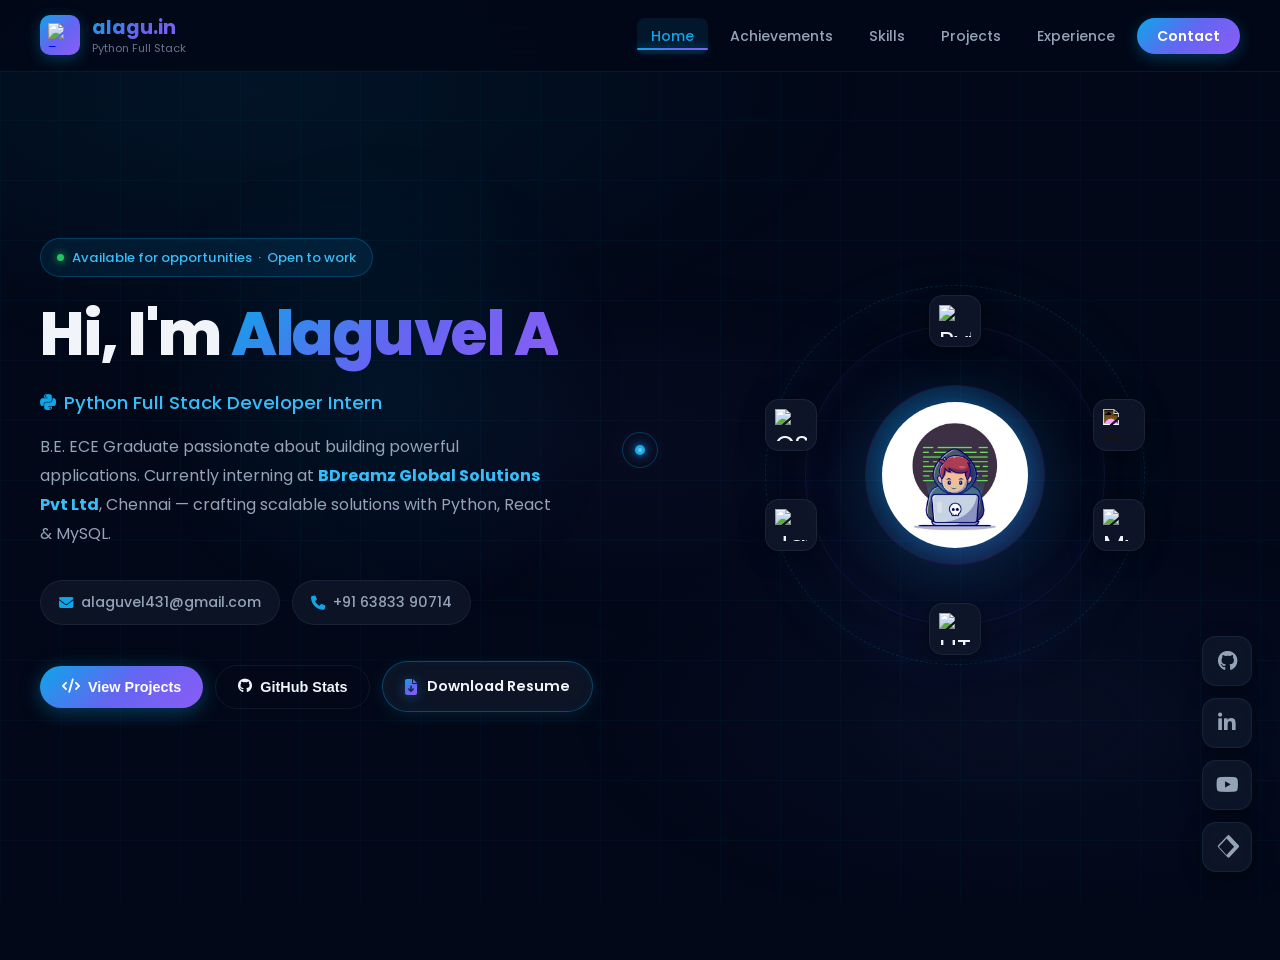
==== commit eaee67e2: "Update index.html" ====
--- a/index.html
+++ b/index.html
@@ -3,12 +3,11 @@
 <!-- new code -->
 
 <head>
-    <!-- <script async src="https://www.googletagmanager.com/gtag/js?id=G-9976V7XWW5"></script> -->
-    <!-- <script>function gtag() { dataLayer.push(arguments) } window.dataLayer = window.dataLayer || [], gtag("js", new Date), gtag("config", "G-9976V7XWW5")</script> -->
+    <script async src="https://www.googletagmanager.com/gtag/js?id=G-9976V7XWW5"></script>
+    <script>function gtag() { dataLayer.push(arguments) } window.dataLayer = window.dataLayer || [], gtag("js", new Date), gtag("config", "G-9976V7XWW5")</script>
     <meta charset="UTF-8">
     <meta name="viewport" content="width=device-width,initial-scale=1">
-    <meta name="description"
-        content="Alaguvel A. — Python Full Stack Developer Portfolio. B.E. ECE Graduate & Intern at BDreamz Global Solutions Pvt Ltd. Skilled in Python, React, MySQL, HTML, CSS & JavaScript. Search: Alaguvel Portfolio, Alaguvel Python Developer, Alaguvel BDreamz, Alaguvel Full Stack Developer.">
+    <meta name="description" content="Alaguvel A. – Python Full Stack Developer Portfolio. B.E. ECE Graduate & Intern at BDreamz Global Solutions Pvt Ltd. Skilled in Python, React, MySQL, HTML, CSS & JavaScript.">
     <meta name="keywords"
         content="Alaguvel, Alaguvel A, Alaguvel Portfolio, alaguvel, Alaguvel Python Developer,Python Developer portfolio, Alaguvel Udangudi, Alaguvel GitHub, alaguvel2410, alaguveldaa, alagudaa, Alaguvel PSN College, Alaguvel B.E ECE Graduate,Alaguvel LinkedIn, Alaguvel YouTube, Python Developer Portfolio 2026, GitHub Pages Portfolio India, Mental Health Management System using Python, Addiction Recovery Database using MySQL">
     <meta name="author" content="Alaguvel A.">
@@ -34,6 +33,7 @@
     <meta property="og:type" content="website">
     <meta property="og:url" content="https://alaguvel2410.github.io/">
     <meta property="og:image" content="https://alaguvel2410.github.io/assets/images/portfolio-preview-v2.png">
+    <meta property="og:image:alt" content="Alaguvel A. – Python Full Stack Developer Portfolio Preview">
     <meta property="og:image:secure_url"
         content="https://alaguvel2410.github.io/assets/images/portfolio-preview-v2.png">
     <meta property="og:image:width" content="1200">
@@ -70,7 +70,6 @@
         "alternateName": [
             "Alaguvel",
             "alaguvel2410",
-            "alagu2410",
             "Alaguvel Python Developer",
             "Alaguvel Developer",
             "Alaguvel Full Stack Developer",
@@ -79,7 +78,7 @@
         ],
         "url": "https://alaguvel2410.github.io/",
         "image": "https://alaguvel2410.github.io/assets/images/portfolio-preview-v2.png",
-        "jobTitle": "Python Full Stack Developer Intern",
+        "jobTitle": "Python Full Stack Developer Intern"
         "description": "B.E. ECE Graduate and Python Full Stack Developer Intern at BDreamz Global Solutions Pvt Ltd, Chennai. Skilled in Python, React, MySQL, HTML, CSS and JavaScript.",
         "worksFor": {
             "@type": "Organization",
@@ -7130,7 +7129,7 @@
                             GitHub Stats
                         </button>
                         <a href="/assets/pdfs/resume.pdf"
-                            download="Alaguvel A,2022 -2026 , ECE, Python full stack developer.pdf" class="btn-resume"
+                            download="Alaguvel A,2022 -2026 , ECE, Python full stack developer.pdf" class="btn-resume" rel="noopener noreferrer"
                             title="Download my resume PDF">
                             <i class="fas fa-file-arrow-down"></i>
                             Download Resume
@@ -7147,23 +7146,23 @@
                         </div>
                         <div class="floating-tech ft-1"><img
                                 src="https://cdn.jsdelivr.net/gh/devicons/devicon/icons/python/python-original.svg"
-                                width="28" height="28" alt="Python" style="object-fit:contain"></div>
+                                width="28" height="28" alt="Python programming language logo – Alaguvel A. portfolio" style="object-fit:contain" fetchpriority="high"></div>
                         <div class="floating-tech ft-2"><img
                                 src="https://cdn.jsdelivr.net/gh/devicons/devicon/icons/django/django-plain.svg"
-                                width="28" height="28" alt="Django"
+                                width="28" height="28" alt="Django web framework logo – Alaguvel A. full stack developer"
                                 style="object-fit:contain; filter: invert(1) brightness(2);"></div>
                         <div class="floating-tech ft-3"><img
                                 src="https://cdn.jsdelivr.net/gh/devicons/devicon/icons/mysql/mysql-original.svg"
-                                width="28" height="28" alt="MySQL" style="object-fit:contain"></div>
+                                width="28" height="28" alt="MySQL database logo – Alaguvel A. developer" style="object-fit:contain"></div>
                         <div class="floating-tech ft-4"><img
                                 src="https://cdn.jsdelivr.net/gh/devicons/devicon/icons/html5/html5-original.svg"
-                                width="28" height="28" alt="HTML" style="object-fit:contain"></div>
+                                width="28" height="28" alt="HTML5 markup language logo – Alaguvel A. web developer" style="object-fit:contain"></div>
                         <div class="floating-tech ft-5"><img
                                 src="https://cdn.jsdelivr.net/gh/devicons/devicon/icons/javascript/javascript-original.svg"
-                                width="28" height="28" alt="JS" style="object-fit:contain"></div>
+                                width="28" height="28" alt="JavaScript programming language logo – Alaguvel A. developer" style="object-fit:contain"></div>
                         <div class="floating-tech ft-6"><img
                                 src="https://cdn.jsdelivr.net/gh/devicons/devicon/icons/css3/css3-original.svg"
-                                width="28" height="28" alt="CSS" style="object-fit:contain"></div>
+                                width="28" height="28" alt="CSS3 styling language logo – Alaguvel A. portfolio" style="object-fit:contain"></div>
                     </div>
                 </div>
             </div>
@@ -7185,7 +7184,7 @@
                         <div class="achievement-card stagger-item delay-1">
                             <div class="achievement-icon"><i class="fas fa-code-branch"></i></div>
                             <div class="achievement-number counter" data-target="113">0</div>
-                            <div class="achievement-label">GitHub Contributions</div>
+                            <h4 class="achievement-label">GitHub Contributions</h4>
                         </div>
                     </a>
                     <a href="https://github.com/Alaguvel2410?tab=repositories" target="_blank" rel="noopener noreferrer"
@@ -7681,7 +7680,7 @@
             <div class="ref-footer-divider"></div>
             <div class="ref-footer-bottom">
                 <div class="ref-footer-brand">
-                    <div class="ref-footer-logo-sym"><img
+                    <div class="ref-footer-logo-sym" id="pythonLogo"><img
                             src="https://cdn.jsdelivr.net/gh/devicons/devicon/icons/python/python-original.svg"
                             width="18" height="18" alt="Python" style="object-fit:contain"></div><span
                         class="ref-footer-logo-name">alagu.in</span>
@@ -7690,7 +7689,7 @@
                         data-page="achievements">Achievements</a> <a href="#skills" data-page="skills">Skills</a> <a
                         href="#projects" data-page="projects">Projects</a> <a href="#experience"
                         data-page="experience">Experience</a></div>
-                <p class="ref-footer-copy">© 2025 <span>Alaguvel A.</span> All Rights Reserved.</p>
+                <p class="ref-footer-copy">© <span id="currentYear">2025</span> <span>Alaguvel A.</span> All Rights Reserved.</p>
             </div>
         </div>
 
@@ -7834,6 +7833,14 @@
         }
         document.addEventListener("click", function (e) { const t = e.target.closest("[data-page]"); if (!t) return; const n = t.getAttribute("data-page"); n && (t.closest(".nav-links") || t.closest(".mobile-menu") || (e.preventDefault(), "function" == typeof navigateTo && navigateTo(n))) }), window.addEventListener("load", function () { document.body.classList.add("loaded"), setTimeout(initVisitorCounter, 300), "function" == typeof gtag && gtag("event", "portfolio_view", { event_category: "engagement", event_label: "Portfolio Visit" }) }), "127.0.0.1" === window.location.hostname || "localhost" === window.location.hostname ? console.log("Local testing - Analytics disabled") : detectTrafficSource(); const LOOKER_URL = "https://datastudio.google.com/reporting/8e07e98c-8858-4564-b5c6-c7dc3fe0a80c", PASSCODE = "4693", cmdModal = document.getElementById("cmdModal"), cmdScreen = document.getElementById("cmdScreen"), cmdInput = document.getElementById("cmdInput"), cmdInputLine = document.getElementById("cmdInputLine"), cmdSubmit = document.getElementById("cmdSubmit"); let isProcessing = !1, animationInterval = null, animationTimeoutId = null, currentLoadingLine = 0; const quantumAudioCtx = new (window.AudioContext || window.webkitAudioContext); function quantum_playOsc(e) { quantumAudioCtx.resume && quantumAudioCtx.resume(); const { freq: t = 440, type: n = "sine", duration: a = .16, gain: i = .8, fade: o = .08, detune: s = 0, pan: r = 0 } = e, c = quantumAudioCtx.currentTime, l = quantumAudioCtx.createOscillator(), d = quantumAudioCtx.createGain(), u = quantumAudioCtx.createStereoPanner ? quantumAudioCtx.createStereoPanner() : null; l.type = n, l.frequency.setValueAtTime(t, c), s && l.detune.setValueAtTime(s, c), d.gain.setValueAtTime(i, c), d.gain.linearRampToValueAtTime(0, c + a - o), l.connect(d), u ? (u.pan.value = r, d.connect(u), u.connect(quantumAudioCtx.destination)) : d.connect(quantumAudioCtx.destination), l.start(c), l.stop(c + a) } function quantum_keypadClick() { quantum_playOsc({ freq: 1412, type: "square", duration: .036, gain: .8, fade: .02, detune: 7 }), quantum_playOsc({ freq: 208, type: "triangle", duration: .023, gain: .6, fade: .006, detune: -5, pan: -.09 }), setTimeout(() => { quantum_playOsc({ freq: 1900, type: "triangle", duration: .045, gain: .75, fade: .025, detune: 12, pan: .14 }) }, 16) } function quantum_processingBlip() { quantum_playOsc({ freq: 501 + 46 * Math.random(), type: "triangle", duration: .125, gain: .8, fade: .045, pan: .6 * (Math.random() - .5) }), setTimeout(() => quantum_playOsc({ freq: 2040 + 71 * Math.random(), type: "sine", duration: .04, gain: .07, fade: .014, pan: .25 * (Math.random() - .5) }), 22), setTimeout(() => quantum_playOsc({ freq: 120, type: "triangle", duration: .055, gain: .05, fade: .02, pan: -.35 * Math.random() }), 8) } function quantum_processingScanLine() { quantum_playOsc({ freq: 340, type: "triangle", duration: .11, gain: .15, fade: .055, pan: -.22 }), setTimeout(() => quantum_playOsc({ freq: 980, type: "sine", duration: .09, gain: .13, fade: .04, detune: 34, pan: .18 }), 24), setTimeout(() => quantum_playOsc({ freq: 1920, type: "sine", duration: .07, gain: .1, fade: .031, detune: -19 }), 66), setTimeout(() => quantum_playOsc({ freq: 1010, type: "triangle", duration: .08, gain: .11, fade: .024, pan: .08 }), 78) } function quantum_successChime() { quantum_playOsc({ freq: 521, type: "triangle", duration: .22, gain: .28, fade: .04 }), setTimeout(() => quantum_playOsc({ freq: 1310, type: "triangle", duration: .16, gain: .25, fade: .031 }), 38), setTimeout(() => quantum_playOsc({ freq: 1920, type: "triangle", duration: .09, gain: .22, fade: .021 }), 62), setTimeout(() => quantum_playOsc({ freq: 2400, type: "sine", duration: .13, gain: .36, fade: .041 }), 88) } function quantum_failedAccessChime() { quantum_playOsc({ freq: 128, type: "triangle", duration: .2, gain: .29, fade: .07 }), setTimeout(() => quantum_playOsc({ freq: 70, type: "sine", duration: .22, gain: .25, fade: .09 }), 54), setTimeout(() => quantum_playOsc({ freq: 310, type: "sawtooth", duration: .14, gain: .22, fade: .031 }), 75), setTimeout(() => quantum_playOsc({ freq: 175, type: "square", duration: .35, gain: .36, fade: .15 }), 110), setTimeout(() => { for (let e = 0; e < 4; e++)setTimeout(() => { quantum_playOsc({ freq: 54, type: "sine", duration: .09, gain: .19, fade: .06, pan: 0 }) }, 44 * e); setTimeout(() => { quantum_playOsc({ freq: 222, type: "square", duration: .095, gain: .1, fade: .04, pan: 0 }) }, 120); try { window.navigator.vibrate && window.navigator.vibrate(140) } catch (e) { } }, 295) } function writeLine(e, t = "") { const n = document.createElement("span"); n.className = t, n.textContent = e, cmdScreen.appendChild(n), cmdScreen.scrollTop = cmdScreen.scrollHeight } function updateLastLine(e, t = "") { const n = cmdScreen.getElementsByTagName("span"); if (n.length > 0) { const a = n[n.length - 1]; a.textContent = e, a.className = t } else writeLine(e, t); cmdScreen.scrollTop = cmdScreen.scrollHeight } function clearScreenContent() { cmdScreen.innerHTML = "" } const initialLoadingScripts = [{ text: "Initializing secure connection...", className: "cmd-info", delay: 700 }, { text: "Fetching critical dependencies...", className: "cmd-info", animateProgress: !0, total: 100, prefix: "[  ", suffix: "%] ", speed: 50 }, { text: "Scanning for system vulnerabilities...", className: "cmd-info", delay: 800 }, { text: "Verifying integrity of modules...", className: "cmd-info", animateProgressBar: !0, total: 20, barChar: "#", emptyChar: ".", barLength: 20, speed: 60, prefix: "" }, { text: "Establishing encrypted tunnel...", className: "cmd-info", delay: 750 }, { text: "Processing authentication protocols...", className: "cmd-info", animateProgressBar: !0, total: 10, barChar: ">", emptyChar: "-", barLength: 15, speed: 100, prefix: "" }, { text: "System ready. Awaiting command...", className: "cmd-success", delay: 1e3 }, { text: "Enter passcode:", className: "cmd-prompt", delay: 0 }]; function startInitialLoadingAnimation() { animationInterval && clearInterval(animationInterval), animationTimeoutId && clearTimeout(animationTimeoutId), clearScreenContent(), cmdInputLine.style.display = "none", isProcessing = !0, currentLoadingLine = 0, function e() { if (currentLoadingLine >= initialLoadingScripts.length) return clearInterval(animationInterval), animationInterval = null, isProcessing = !1, cmdInputLine.style.display = "flex", void cmdInput.focus(); const t = initialLoadingScripts[currentLoadingLine]; if (writeLine(t.text, t.className), quantum_processingBlip(), t.animateProgress || t.animateProgressBar) { let n = 0; const a = t.barChar || "#", i = t.emptyChar || ".", o = t.barLength || 20, s = t.speed || 80; animationInterval = setInterval(() => { if (t.animateProgressBar) { let e = Math.floor(n / t.total * o); updateLastLine(`[${a.repeat(e) + i.repeat(o - e)}] ${t.text.split("...")[0]}...`, t.className) } else updateLastLine(`${t.prefix}${String(Math.floor(n)).padStart(3, " ")}${t.suffix}${t.text.substring(t.text.indexOf("%]") + 1)}`, t.className); n += t.total / (2 * o || 20), n > t.total && (n = t.total, clearInterval(animationInterval), animationInterval = null, animationTimeoutId = setTimeout(() => { currentLoadingLine++, e() }, t.delay || 500)) }, s) } else animationTimeoutId = setTimeout(() => { currentLoadingLine++, e() }, t.delay || 700) }() } function showCmd() { cmdModal.style.display = "flex"; try { quantumAudioCtx.resume && quantumAudioCtx.resume() } catch (e) { } cmdInput.value = "", setTimeout(() => { startInitialLoadingAnimation() }, 50) } function hideCmd() { animationInterval && clearInterval(animationInterval), animationTimeoutId && clearTimeout(animationTimeoutId), cmdModal.style.display = "none", clearScreenContent(), cmdInputLine.style.display = "none", isProcessing = !1 } async function tryLogin() { if (isProcessing) return; const e = cmdInput.value; cmdInput.value = "", isProcessing = !0, cmdInputLine.style.display = "none", "4693" === e ? await handleSuccessfulLogin() : await handleFailedLogin(), isProcessing = !1, cmdInputLine.style.display = "flex", cmdInput.focus() } async function handleSuccessfulLogin() { clearScreenContent(), quantum_processingScanLine(), setTimeout(quantum_processingScanLine, 180), await typeAndScroll("Authentication successful", "cmd-success", 200), await typeAndScroll("Password matched", "cmd-success", 200), await typeAndScroll("Decrypting secure layer...", "cmd-info", 300), await typeAndScroll("Access granted...", "cmd-success", 400), await typeAndScroll("Initializing private session...", "cmd-info", 300), await animateFullProgress("Loading dashboard modules: ", 2800, "cmd-info"), await typeAndScroll("System processes completed successfully.", "cmd-success", 100), await typeAndScroll("Session ready.", "cmd-success", 100); const e = document.createElement("span"); e.className = "cmd-success", e.innerHTML = `<br> ✔ Success...!<a href="${LOOKER_URL}" target="_blank" rel="noopener noreferrer" style="color:#0f0;text-decoration:underline;font-weight:bold;cursor:pointer;" onclick="setTimeout(hideCmd,800)">Click↗</a>`, cmdScreen.appendChild(e), cmdScreen.scrollTop = cmdScreen.scrollHeight } async function handleFailedLogin() { clearScreenContent(), quantum_failedAccessChime(), setTimeout(quantum_processingScanLine, 160), await typeAndScroll("Authentication failed", "cmd-error", 200), await typeAndScroll("Password mismatch detected", "cmd-error", 200), await typeAndScroll("Access denied", "cmd-error", 300), await typeAndScroll("Retry required", "cmd-warning", 400), writeLine("Enter passcode:", "cmd-prompt") } async function typeAndScroll(e, t, n) { return new Promise(a => { writeLine("", t); let i = 0; const o = setInterval(() => { i < e.length ? (updateLastLine(e.substring(0, i + 1) + (i === e.length - 1 ? "" : "_"), t), i++) : (clearInterval(o), updateLastLine(e, t), cmdScreen.scrollTop = cmdScreen.scrollHeight, setTimeout(a, n)) }, 40) }) } async function animateFullProgress(e, t, n) { return new Promise(a => { writeLine(`${e}0%`, n); let i = 0; const o = setInterval(() => { i += 100 / (t / 50), i >= 100 ? (i = 100, clearInterval(o), updateLastLine(`${e}100%`, n), setTimeout(a, 500)) : updateLastLine(`${e}${Math.floor(i)}%`, n) }, 50) }) } document.addEventListener("keydown", e => { e.ctrlKey && e.shiftKey && "KeyA" === e.code && (e.preventDefault(), showCmd()), "Escape" === e.key && "flex" === cmdModal.style.display && hideCmd() }), cmdSubmit.addEventListener("click", tryLogin), cmdInput.addEventListener("keydown", e => { quantum_keypadClick(), "Enter" === e.key && tryLogin() })
 
+// Dynamic Year for Footer
+document.addEventListener('DOMContentLoaded', function() {
+    const yearSpan = document.getElementById('currentYear');
+    if (yearSpan) {
+        yearSpan.textContent = new Date().getFullYear();
+    }
+});
+
         // Go to Top Button - Show/Hide on Scroll
         const goToTopBtn = document.getElementById('goToTopBtn');
 
@@ -7852,6 +7859,36 @@
                 behavior: 'smooth'
             });
         });
+
+        (function () {
+            const logo = document.getElementById('pythonLogo');
+            if (!logo) return;
+
+            let clickCount = 0;
+            let clickTimer = null;
+
+            logo.addEventListener('click', function (e) {
+                e.stopPropagation();
+
+                clickCount++;
+
+                if (clickTimer) {
+                    clearTimeout(clickTimer);
+                }
+
+                clickTimer = setTimeout(function () {
+                    clickCount = 0;
+                }, 500);
+
+                if (clickCount >= 3) {
+                    clickCount = 0;
+                    clearTimeout(clickTimer);
+                    if (typeof showCmd === 'function') {
+                        showCmd();
+                    }
+                }
+            });
+        })();
 
         // Force cursor to follow mouse again (restart animation loop)
         let cursorLoopActive = false;
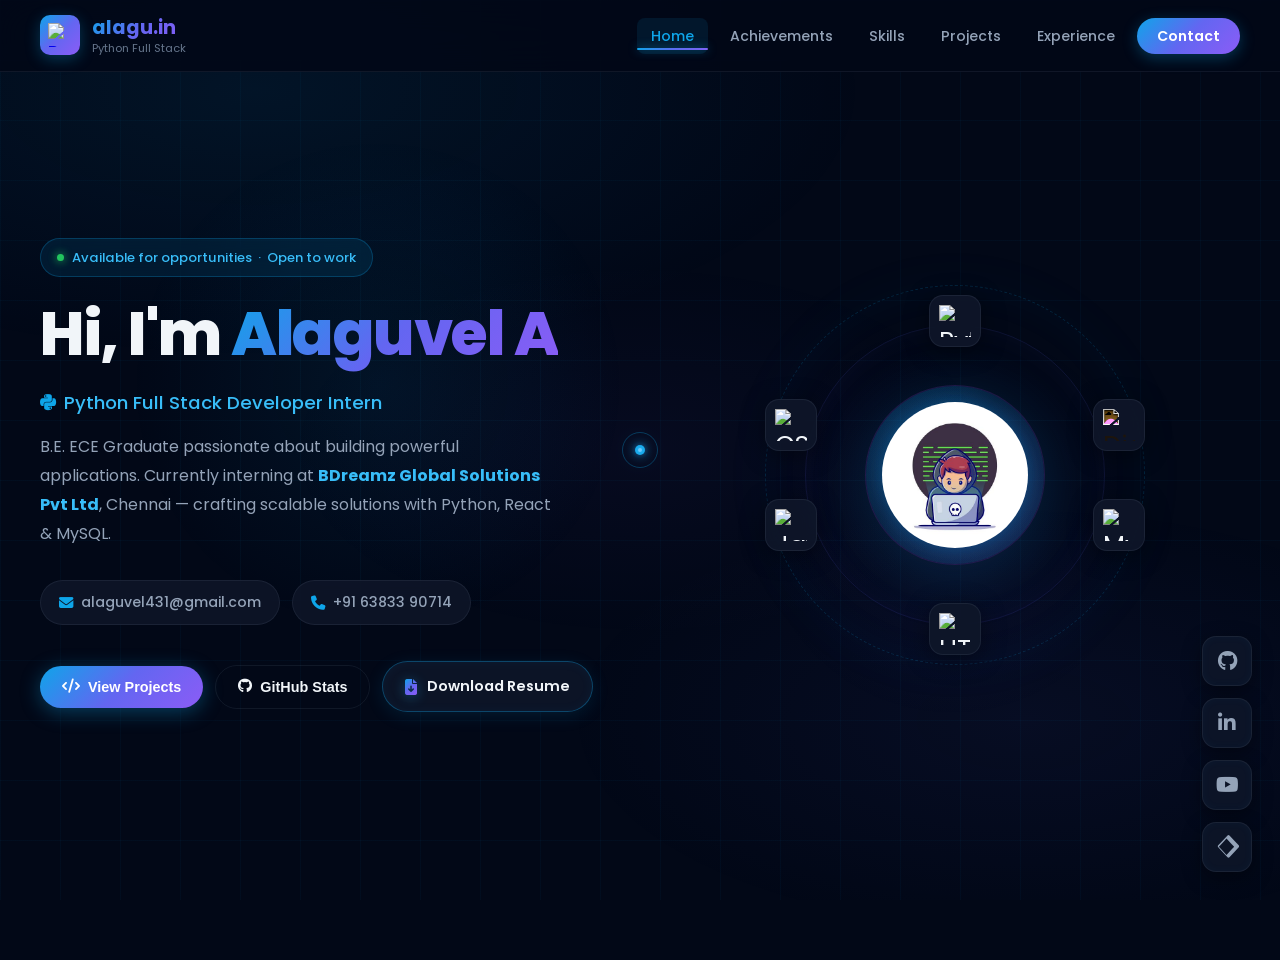
==== commit 14fd7e5d: "Update index.html" ====
--- a/index.html
+++ b/index.html
@@ -73,12 +73,11 @@
             "Alaguvel Python Developer",
             "Alaguvel Developer",
             "Alaguvel Full Stack Developer",
-            "Alaguvel BDreamz",
             "Alaguvel Udangudi"
         ],
         "url": "https://alaguvel2410.github.io/",
         "image": "https://alaguvel2410.github.io/assets/images/portfolio-preview-v2.png",
-        "jobTitle": "Python Full Stack Developer Intern"
+        "jobTitle": "Python Full Stack Developer Intern",
         "description": "B.E. ECE Graduate and Python Full Stack Developer Intern at BDreamz Global Solutions Pvt Ltd, Chennai. Skilled in Python, React, MySQL, HTML, CSS and JavaScript.",
         "worksFor": {
             "@type": "Organization",
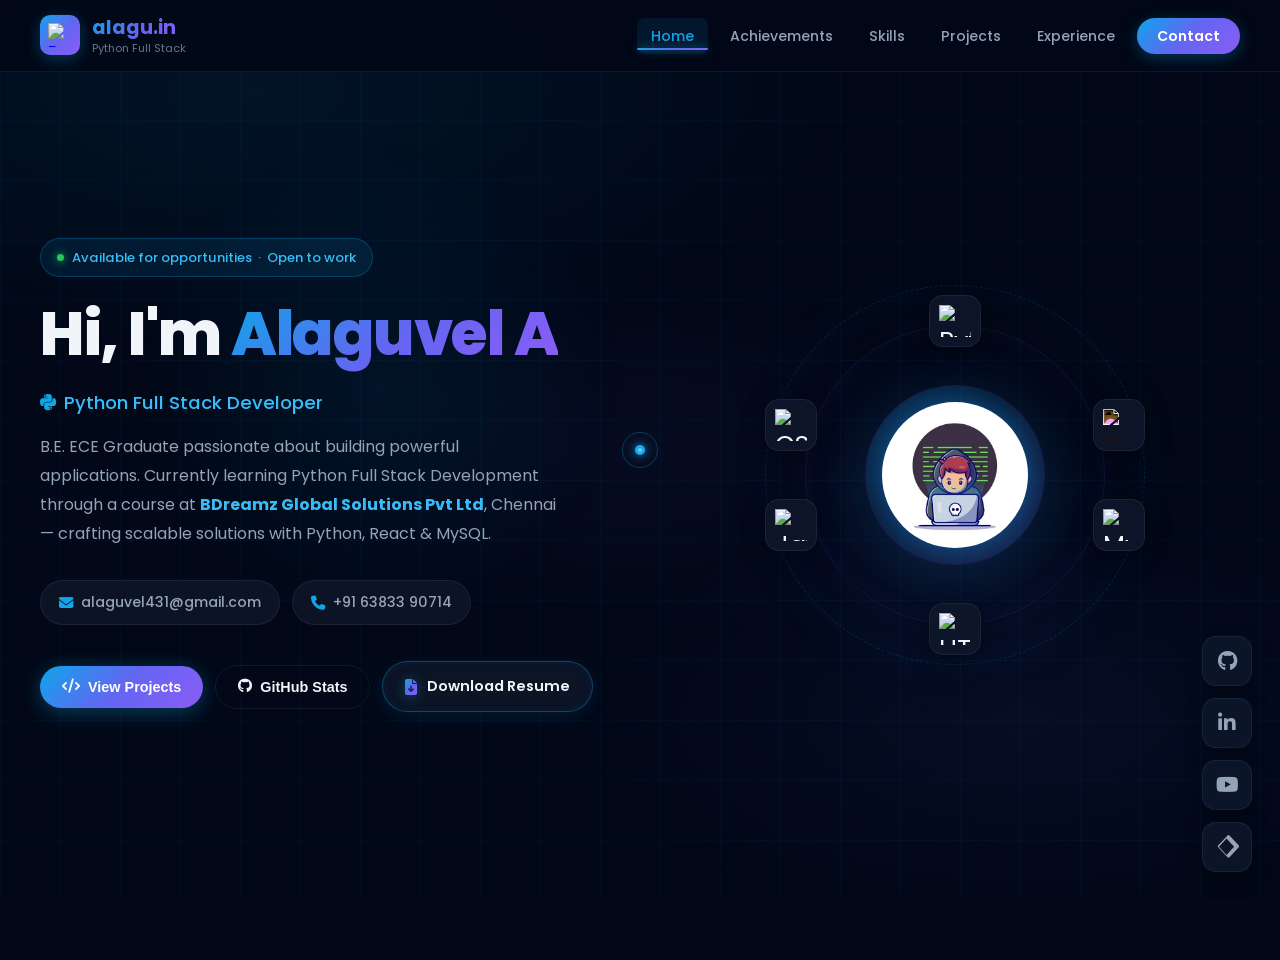
==== commit 312c9325: "Update index.html" ====
--- a/index.html
+++ b/index.html
@@ -7,7 +7,7 @@
     <script>function gtag() { dataLayer.push(arguments) } window.dataLayer = window.dataLayer || [], gtag("js", new Date), gtag("config", "G-9976V7XWW5")</script>
     <meta charset="UTF-8">
     <meta name="viewport" content="width=device-width,initial-scale=1">
-    <meta name="description" content="Alaguvel A. – Python Full Stack Developer Portfolio. B.E. ECE Graduate & Intern at BDreamz Global Solutions Pvt Ltd. Skilled in Python, React, MySQL, HTML, CSS & JavaScript.">
+    <meta name="description" content=<meta name="description" content="Alaguvel A. – Python Full Stack Developer Portfolio. B.E. ECE Graduate & currently learning Python Full Stack Development through a course at BDreamz Global Solutions Pvt Ltd. Skilled in Python, React, MySQL, HTML, CSS & JavaScript.">
     <meta name="keywords"
         content="Alaguvel, Alaguvel A, Alaguvel Portfolio, alaguvel, Alaguvel Python Developer,Python Developer portfolio, Alaguvel Udangudi, Alaguvel GitHub, alaguvel2410, alaguveldaa, alagudaa, Alaguvel PSN College, Alaguvel B.E ECE Graduate,Alaguvel LinkedIn, Alaguvel YouTube, Python Developer Portfolio 2026, GitHub Pages Portfolio India, Mental Health Management System using Python, Addiction Recovery Database using MySQL">
     <meta name="author" content="Alaguvel A.">
@@ -39,14 +39,14 @@
     <meta property="og:image:width" content="1200">
     <meta property="og:image:height" content="630">
     <meta property="og:description"
-        content="Python Full Stack Developer Intern at BDreamz Global Solutions Pvt Ltd. B.E. ECE Graduate. Skilled in Python, React, MySQL, HTML, CSS & JavaScript.">
+       content="Currently learning Python Full Stack Development through a course at BDreamz Global Solutions Pvt Ltd. B.E. ECE Graduate. Skilled in Python, React, MySQL, HTML, CSS & JavaScript."
     <meta property="og:site_name" content="Alaguvel A. Portfolio">
     <meta property="og:locale" content="en_IN">
 
     <meta name="twitter:card" content="summary_large_image">
     <meta name="twitter:title" content="Alaguvel A. — Python Full Stack Developer Portfolio">
     <meta name="twitter:description"
-        content="Python Full Stack Developer Intern at BDreamz Global Solutions Pvt Ltd. View projects, skills & experience.">
+        content="Currently learning Python Full Stack Development through a course at BDreamz Global Solutions Pvt Ltd. View projects, skills & experience."
     <meta name="twitter:image" content="https://alaguvel2410.github.io/assets/images/portfolio-preview-v2.png">
     <meta name="twitter:url" content="https://alaguvel2410.github.io/">
     <meta name="twitter:image:alt" content="Alaguvel A. - Python Full Stack Developer Portfolio">
@@ -77,8 +77,8 @@
         ],
         "url": "https://alaguvel2410.github.io/",
         "image": "https://alaguvel2410.github.io/assets/images/portfolio-preview-v2.png",
-        "jobTitle": "Python Full Stack Developer Intern",
-        "description": "B.E. ECE Graduate and Python Full Stack Developer Intern at BDreamz Global Solutions Pvt Ltd, Chennai. Skilled in Python, React, MySQL, HTML, CSS and JavaScript.",
+        "jobTitle": "Python Full Stack Developer",
+        "description": "B.E. ECE Graduate and currently learning Python Full Stack Development through a course at BDreamz Global Solutions Pvt Ltd, Chennai. Skilled in Python, React, MySQL, HTML, CSS and JavaScript.",
         "worksFor": {
             "@type": "Organization",
             "name": "BDreamz Global Solutions Pvt Ltd",
@@ -132,7 +132,7 @@
                 "name": "Alaguvel?",
                 "acceptedAnswer": {
                     "@type": "Answer",
-                    "text": "Alaguvel A. is currently interning as a Python Full Stack Developer at BDreamz Global Solutions Pvt Ltd, Velachery ,Chennai. And his portfolio website is https://alaguvel2410.github.io/"
+                    "text": "Alaguvel A. is currently learning Python Full Stack Development through a course at BDreamz Global Solutions Pvt Ltd, Velachery, Chennai. His portfolio website is https://alaguvel2410.github.io/"
                 }
             },
             {
@@ -140,7 +140,7 @@
                 "name": "Who is Alaguvel?",
                 "acceptedAnswer": {
                     "@type": "Answer",
-                    "text": "Alaguvel.A is a B.E. ECE Graduate and Python Full Stack Developer Intern at BDreamz Global Solutions Pvt Ltd, Chennai. He is skilled in Python, React, MySQL, HTML, CSS and JavaScript. And his portfolio website is https://alaguvel2410.github.io/"
+                    "text": "Alaguvel A. is a B.E. ECE Graduate and is currently learning Python Full Stack Development through a course at BDreamz Global Solutions Pvt Ltd, Chennai. He is skilled in Python, React, MySQL, HTML, CSS and JavaScript. His portfolio website is https://alaguvel2410.github.io/"
                 }
             },
             {
@@ -7100,8 +7100,9 @@
                     <div style="position:absolute;width:1px;height:1px;overflow:hidden;opacity:0;pointer-events:none;"
                         aria-hidden="true">
                         Alaguvel A.
+                        Alaguvel udangudi.
                         Python Full Stack Developer Portfolio.
-                        Python Developer
+                        Python Developer.
                         Alaguvel python Developer.
                         Alaguvel ECE Graduate PSN College Tirunelveli.
                     </div>
@@ -7109,9 +7110,9 @@
                         &nbsp;·&nbsp; Open to work</div>
                     <h1 class="hero-title">Hi, I'm <span class="gradient-text">Alaguvel A</span></h1>
                     <div class="hero-subtitle"><i class="fab fa-python" style="color:var(--primary)"></i> Python Full
-                        Stack Developer Intern</div>
-                    <p class="hero-desc">B.E. ECE Graduate passionate about building powerful applications. Currently
-                        interning at <strong style="color:var(--primary-light)">BDreamz Global Solutions Pvt
+                        Stack Developer </div>
+                  <p class="hero-desc">B.E. ECE Graduate passionate about building powerful applications. Currently
+                        learning Python Full Stack Development through a course at <strong style="color:var(--primary-light)">BDreamz Global Solutions Pvt
                             Ltd</strong>, Chennai —
                         crafting scalable solutions with Python, React &amp; MySQL.</p>
 
@@ -7451,8 +7452,8 @@
 
                         <div class="project-card stagger-item delay-2">
                             <span class="project-type" style="align-self: flex-start;"><i
-                                    class="fas fa-laptop-code"></i> Internship</span>
-                            <h3>Python Full Stack Developer Intern</h3>
+                                    class="fas fa-laptop-code"></i> Training</span>
+                            <h3>Python Full Stack Developer Learner</h3>
                             <div class="project-tech">
                                 <span class="tech-tag"><i class="fas fa-building"></i>BDreamz Global Solutions Pvt
                                     Ltd</span>
@@ -7619,7 +7620,7 @@
                         <p>Udangudi, Tamil Nadu, India</p>
                     </div>
                     <div class="ref-c-card"><i class="fas fa-briefcase"></i>
-                        <h4>Currently intern at</h4>
+                        <h4>Currently Learner at</h4>
                         <p>BDreamz Global Solutions Pvt Ltd, Velachery ,Chennai</p>
                     </div>
 
@@ -7638,7 +7639,7 @@
                         <div class="ref-available-row"><span class="ref-avail-dot"></span> <span
                                 class="ref-avail-text">Open to Opportunities</span></div>
                         <h3 class="ref-panel-heading">Python Full Stack <span class="ref-highlight">Developer
-                                Intern</span></h3>
+                                </span></h3>
                         <p class="ref-panel-desc">B.E. ECE Graduate passionate about building scalable, impactful
                             applications. Currently deepening expertise in React, MySQL and full-stack web development.
                             Looking for exciting roles where I can contribute and grow.</p>
